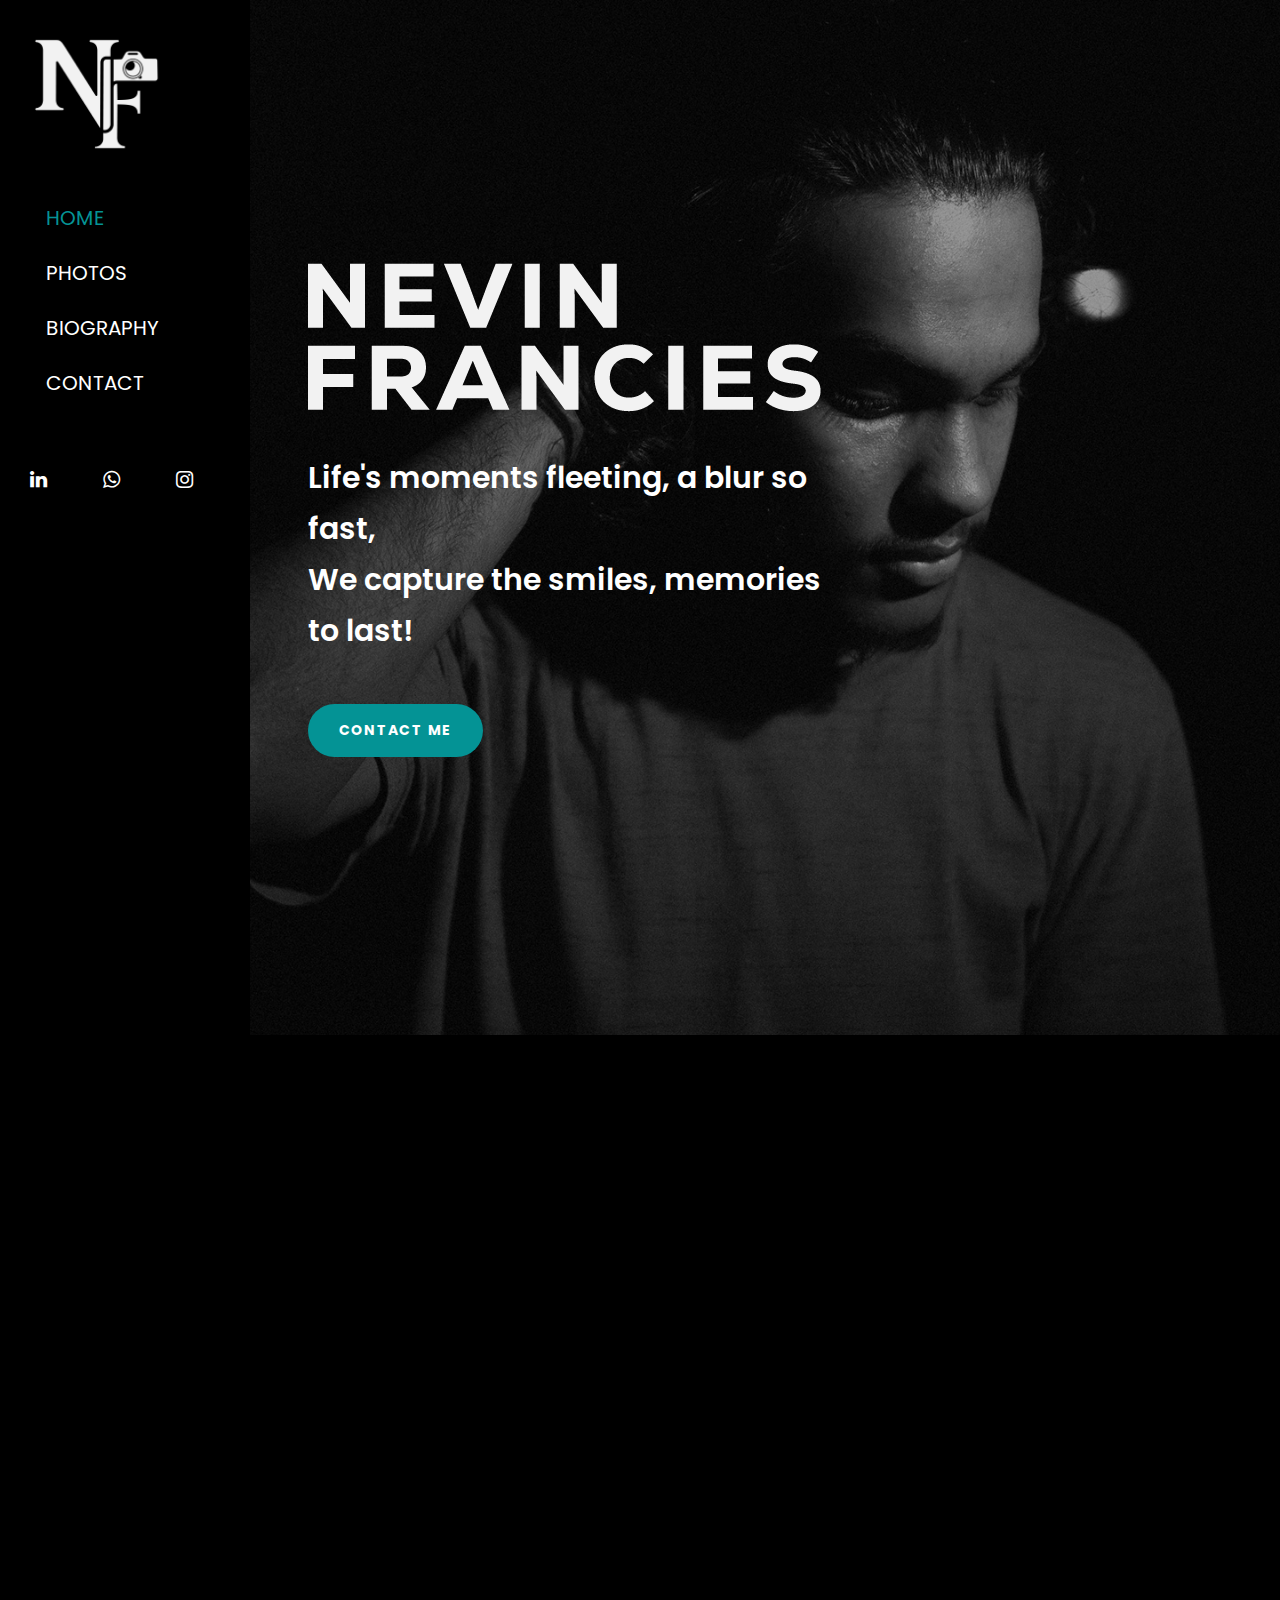
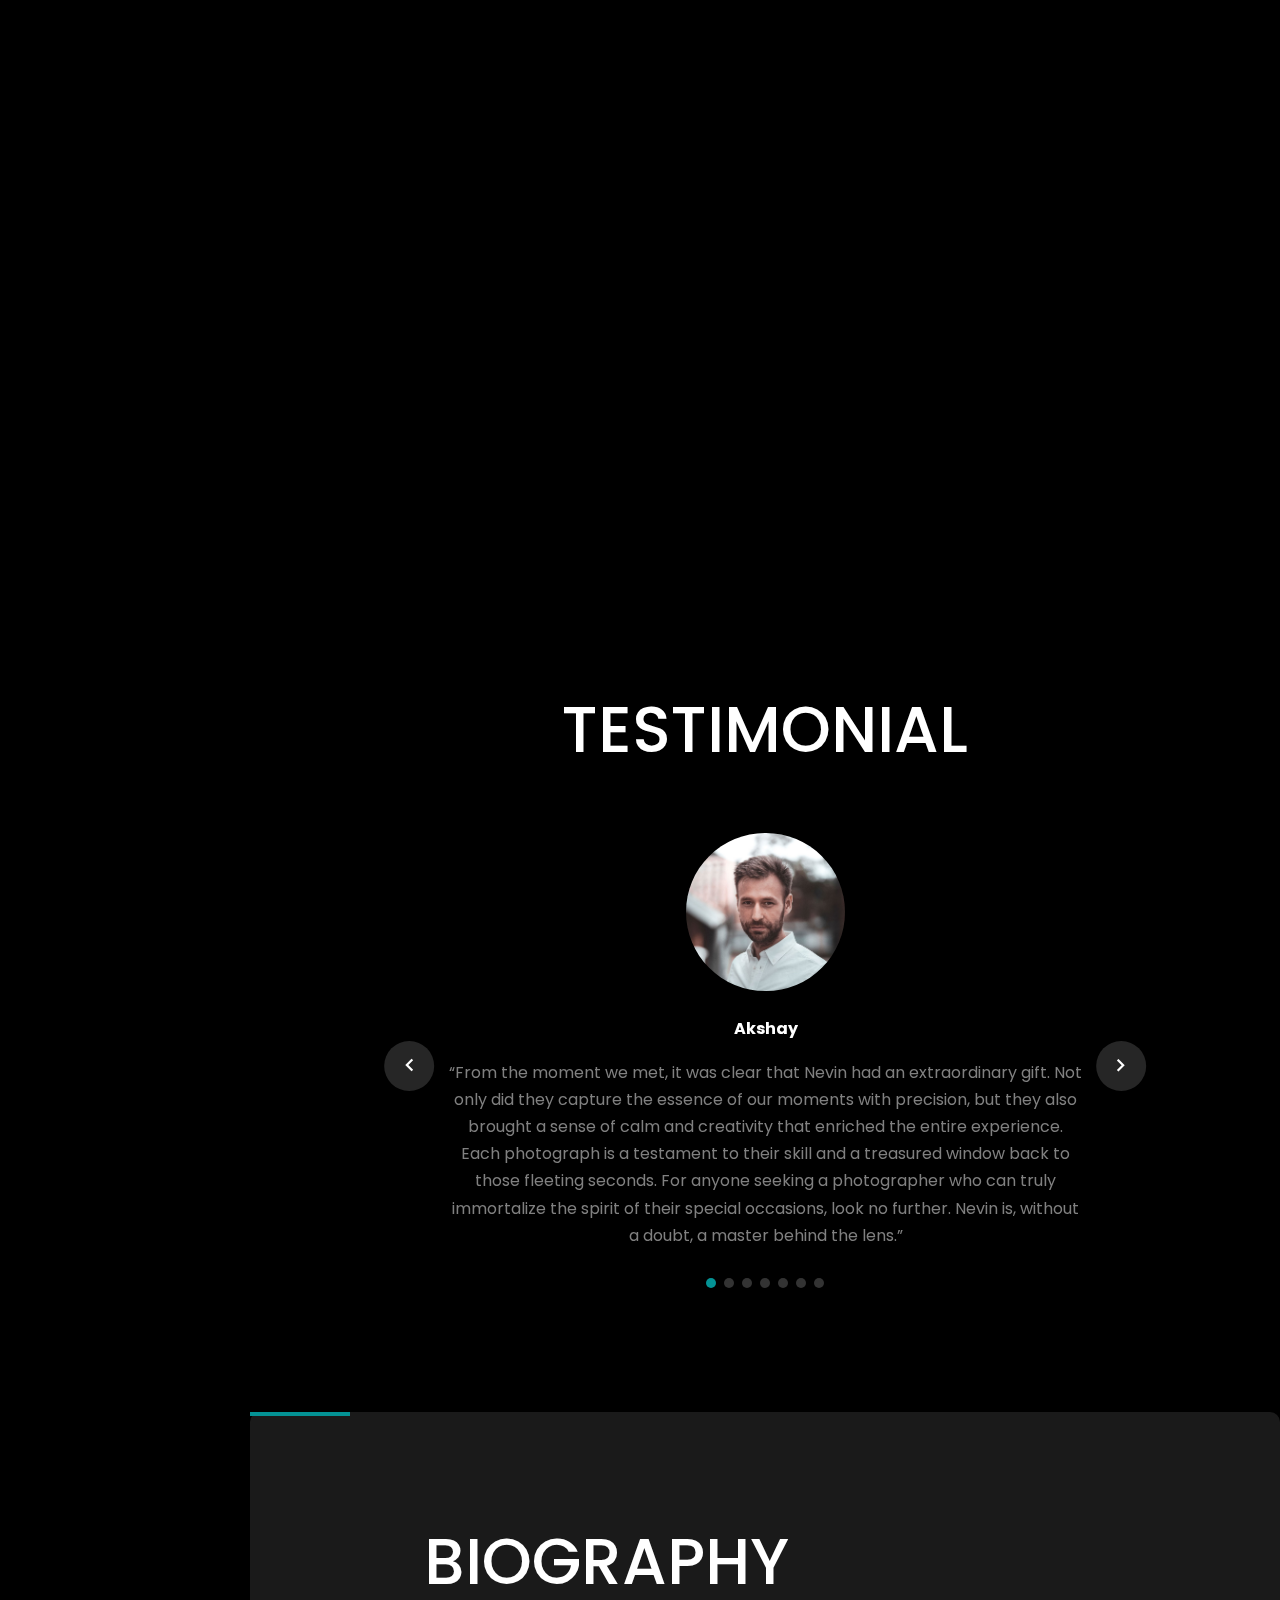
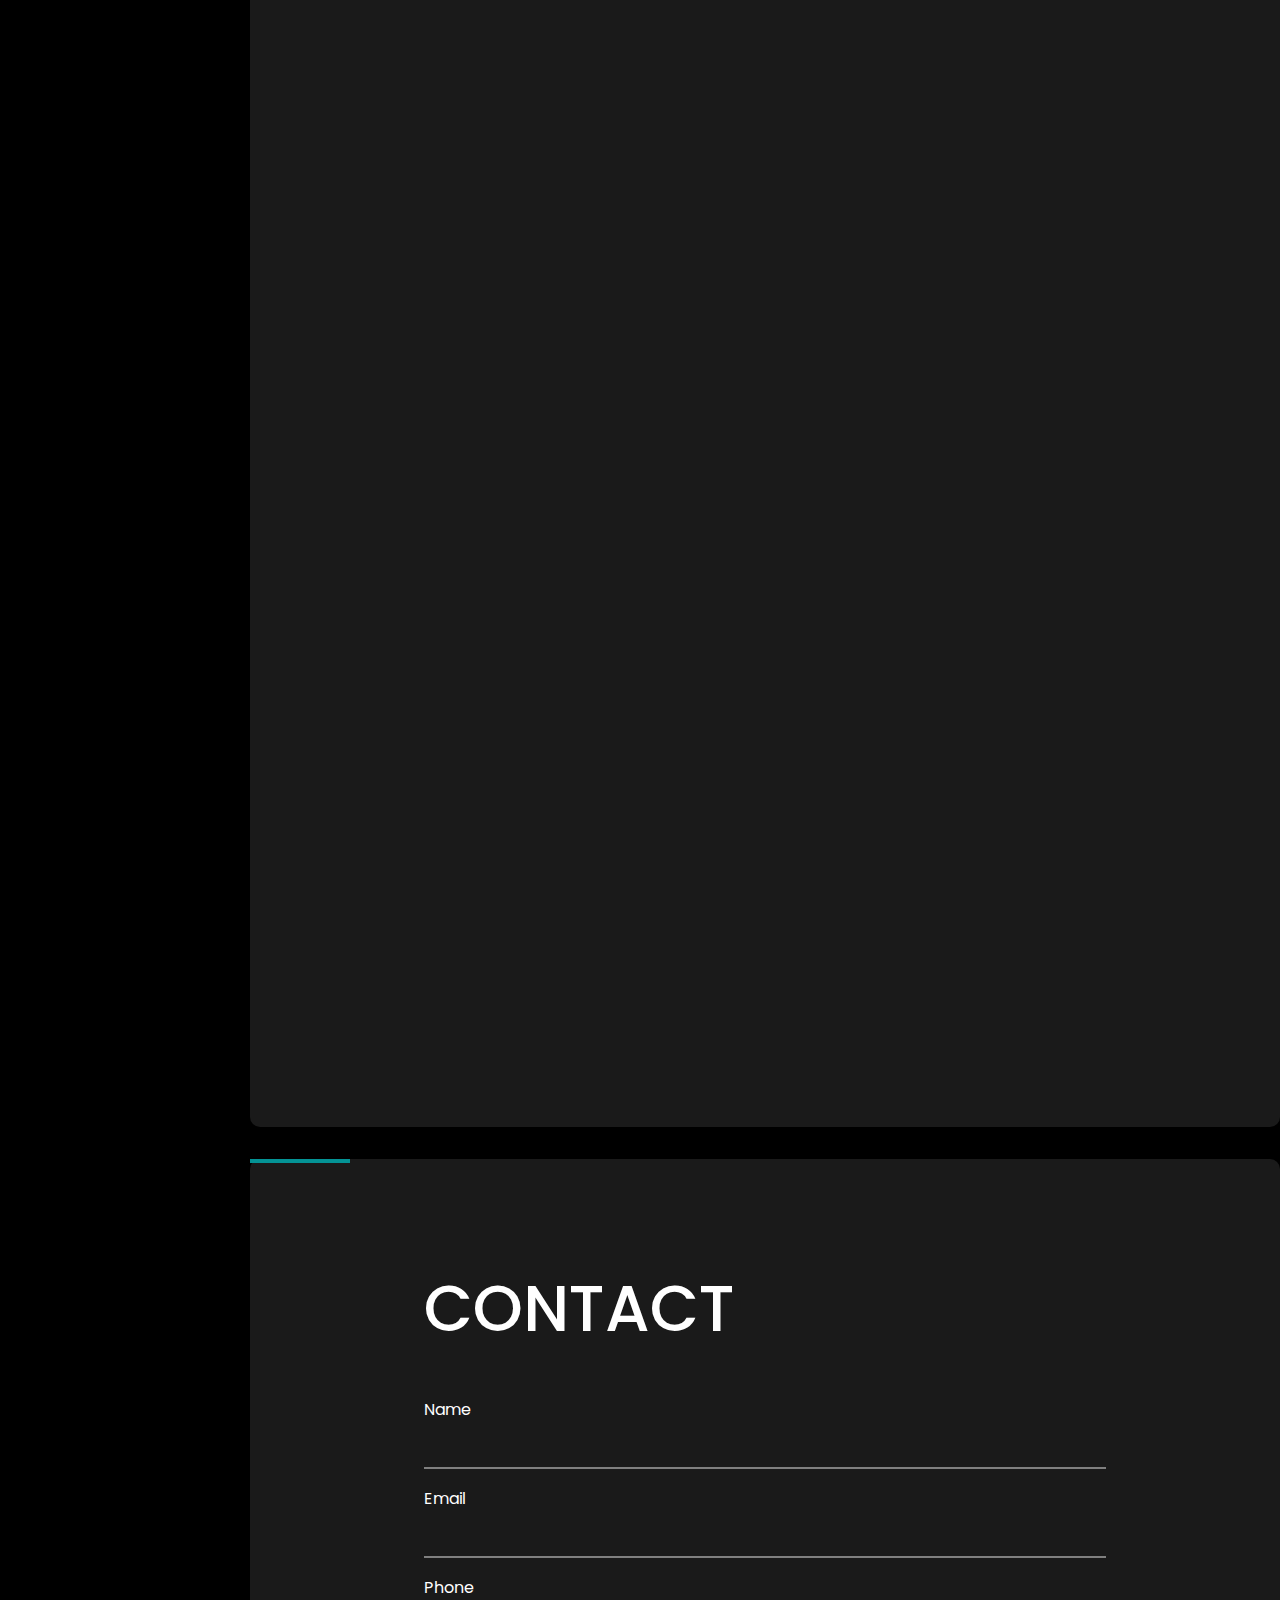
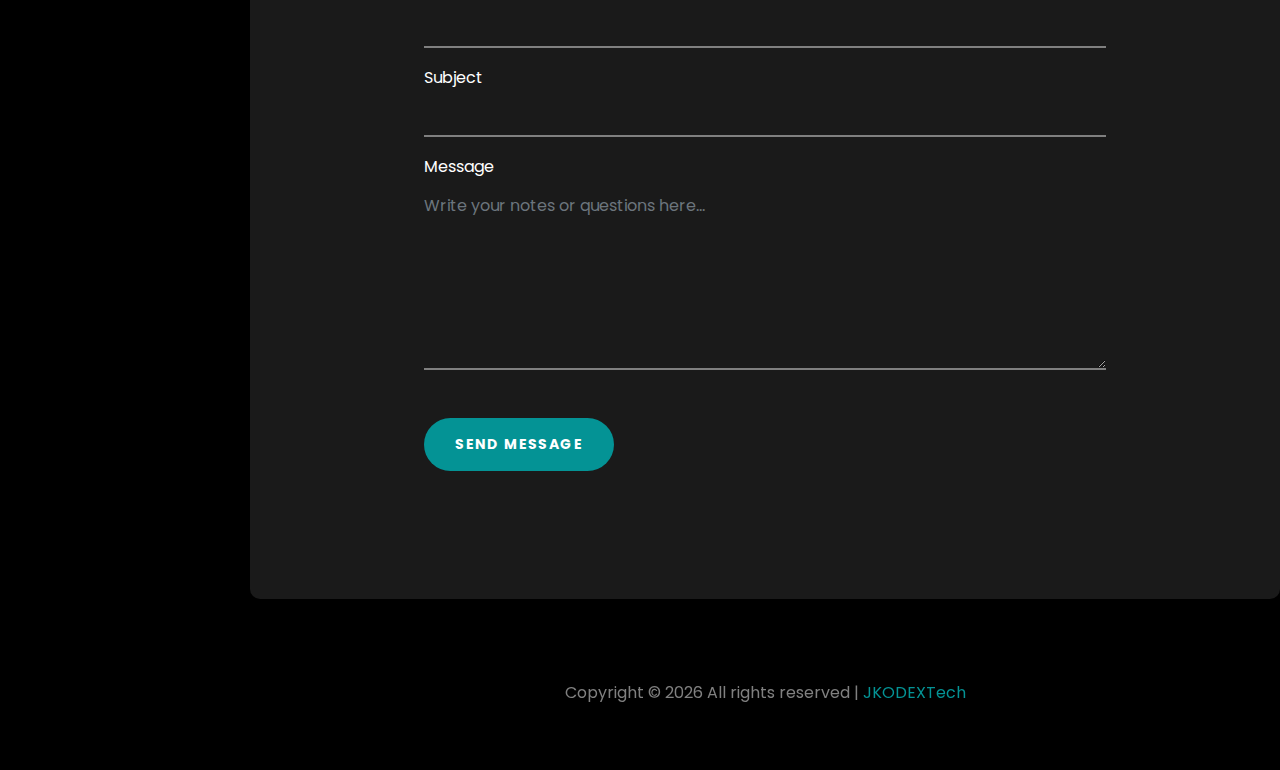
==== index.html @ c33f91d9 "Border radius added,gap added between sections and logo size reduced for mobile devices" ====
<!DOCTYPE html>
<html lang="en">
  <head>
    <title>NFJ Photography</title>
    <link rel="icon" type="image/x-icon" href="images/logo-01.ico" />
    <meta charset="utf-8" />
    <meta
      name="viewport"
      content="width=device-width, initial-scale=1, shrink-to-fit=no"
    />
    <link
      href="../../../fonts.googleapis.com/css9e35.css?family=Quicksand:300,400,500,700,900|Oswald:400,700"
      rel="stylesheet"
    />

    <link rel="preconnect" href="https://fonts.googleapis.com" />
    <link rel="preconnect" href="https://fonts.gstatic.com" crossorigin />
    <link
      href="https://fonts.googleapis.com/css2?family=Poppins:ital,wght@0,100;0,200;0,300;0,400;0,500;0,600;0,700;0,800;0,900;1,100;1,200;1,300;1,400;1,500;1,600;1,700;1,800;1,900&display=swap"
      rel="stylesheet"
    />
    <link
      href="https://fonts.googleapis.com/css2?family=Raleway:ital,wght@0,100..900;1,100..900&display=swap"
      rel="stylesheet"
    />

    <link rel="stylesheet" href="fonts/icomoon/style.css" />
    <link rel="stylesheet" href="css/bootstrap.min.css" />
    <link rel="stylesheet" href="css/magnific-popup.css" />
    <link rel="stylesheet" href="css/jquery-ui.css" />
    <link rel="stylesheet" href="css/owl.carousel.min.css" />
    <link rel="stylesheet" href="css/owl.theme.default.min.css" />
    <link rel="stylesheet" href="css/bootstrap-datepicker.css" />
    <link rel="stylesheet" href="fonts/flaticon/font/flaticon.css" />
    <link rel="stylesheet" href="css/aos.css" />
    <link rel="stylesheet" href="css/fancybox.min.css" />
    <link rel="stylesheet" href="css/style.css" />

    <script src="https://ajax.googleapis.com/ajax/libs/jquery/3.5.1/jquery.min.js"></script>
  </head>
  <body data-spy="scroll" data-target=".site-navbar-target" data-offset="200">
    <div class="site-wrap">
      <div class="site-mobile-menu site-navbar-target">
        <div class="site-mobile-menu-header">
          <div class="site-mobile-menu-close mt-3">
            <span class="icon-close2 js-menu-toggle"></span>
          </div>
        </div>
        <div class="site-mobile-menu-body"></div>
      </div>
      <header
        class="header-bar d-flex d-lg-block align-items-center site-navbar-target"
        data-aos="fade-right"
      >
        <a href="#section-home" class="smoothscroll"
          ><img src="images/logo-01.png" alt="Your Logo" class="main-logo"
        /></a>

        <div
          class="d-inline-block d-lg-none ml-md-0 ml-auto py-3"
          style="position: relative; top: 3px"
        >
          <a href="#" class="site-menu-toggle js-menu-toggle text-white"
            ><span class="icon-menu h3"></span
          ></a>
        </div>
        <div class="main-menu">
          <ul class="js-clone-nav">
            <li><a href="#section-home" class="nav-link">Home</a></li>
            <li><a href="#section-photos" class="nav-link">Photos</a></li>
            <li><a href="#section-bio" class="nav-link">Biography</a></li>
            <!-- <li><a href="#section-blog" class="nav-link">Blog</a></li> -->
            <li><a href="#section-contact" class="nav-link">Contact</a></li>
          </ul>
          <ul class="social js-clone-nav">
            <li>
              <a href="https://www.facebook.com/profile.php?id=61561003379955"><span class="icon-linkedin iconsz"></span></a>
            </li>
            <li>
              <a href="https://api.whatsapp.com/send/?phone=9961477968&text&type=phone_number&app_absent=0"><span class="icon-whatsapp iconsz"></span></a>
            </li>
            <li>
              <a href="https://www.instagram.com/nevin_francies/"><span class="icon-instagram iconsz"></span></a>
            </li>
          </ul>
        </div>
      </header>
      <main class="main-content">
        <section
          class="site-section-hero bg-image"
          style="background-image: url('images/website_bg_2.jpg')"
          data-stellar-background-ratio="0.5"
          id="section-home"
        >
          <div class="row justify-content-left align-items-center">
            <div class="col-md-7 text-logo-alig">
              <!-- align text to left and add padding left 50px -->

              <!-- <h1 class="text-white heading text-uppercase wel" data-aos="fade-up">
                Nevin FRANCIES
              </h1> -->

              <img
                class="text-logo"
                src="images/text_logo-01-03.png"
                alt="Your Logo"
                ;
              />
              <p
                align="left"
                class="lead text-white mb-5 wel-sub"
                data-aos="fade-up"
                data-aos-delay="100"
              >
                Life's moments fleeting, a blur so fast,
                <br />
                We capture the smiles, memories to last!
              </p>
              <p data-aos="fade-up" data-aos-delay="100">
                <a
                  href="#section-contact"
                  class="btn btn-primary btn-md smoothscroll"
                  >Contact Me</a
                >
              </p>
            </div>
          </div>
        </section>
        <div class="container-fluid">
          <section class="row align-items-stretch photos" id="section-photos">
            <div class="col-12">
              <div class="row align-items-stretch">
                <div class="col-6 col-md-6 col-lg-4" data-aos="fade-up">
                  <a
                    href="images/NFJ002.jpg"
                    class="d-block photo-item"
                    data-fancybox="gallery"
                  >
                    <img
                      src="images/NFJ002.jpg"
                      alt="Image"
                      class="img-fluid"
                      loading="lazy"
                    />
                    <div class="photo-text-more">
                      <span class="icon icon-search"></span>
                    </div>
                  </a>
                </div>
                <div
                  class="col-6 col-md-6 col-lg-4"
                  data-aos="fade-up"
                  data-aos-delay="100"
                >
                  <a
                    href="images/NFJ003.jpg"
                    class="d-block photo-item"
                    data-fancybox="gallery"
                  >
                    <img
                      src="images/NFJ003.jpg"
                      alt="Image"
                      class="img-fluid"
                      loading="lazy"
                    />
                    <div class="photo-text-more">
                      <span class="icon icon-search"></span>
                    </div>
                  </a>
                </div>
                <div
                  class="col-6 col-md-6 col-lg-4"
                  data-aos="fade-up"
                  data-aos-delay="200"
                >
                  <a
                    href="images/NFJ004.jpg"
                    class="d-block photo-item"
                    data-fancybox="gallery"
                  >
                    <img
                      src="images/NFJ004.jpg"
                      alt="Image"
                      class="img-fluid"
                      loading="lazy"
                    />
                    <div class="photo-text-more">
                      <span class="icon icon-search"></span>
                    </div>
                  </a>
                </div>
                <div class="col-6 col-md-6 col-lg-4" data-aos="fade-up">
                  <a
                    href="images/NFJ005.jpg"
                    class="d-block photo-item"
                    data-fancybox="gallery"
                  >
                    <img
                      src="images/NFJ005.jpg"
                      alt="Image"
                      class="img-fluid"
                      loading="lazy"
                    />
                    <div class="photo-text-more">
                      <span class="icon icon-search"></span>
                    </div>
                  </a>
                </div>
                <div
                  class="col-6 col-md-6 col-lg-4"
                  data-aos="fade-up"
                  data-aos-delay="100"
                >
                  <a
                    href="images/NFJ006.jpg"
                    class="d-block photo-item"
                    data-fancybox="gallery"
                  >
                    <img
                      src="images/NFJ006.jpg"
                      alt="Image"
                      class="img-fluid"
                      loading="lazy"
                    />
                    <div class="photo-text-more">
                      <span class="icon icon-search"></span>
                    </div>
                  </a>
                </div>
                <div
                  class="col-6 col-md-6 col-lg-4"
                  data-aos="fade-up"
                  data-aos-delay="200"
                >
                  <a
                    href="images/NFJ007.jpg"
                    class="d-block photo-item"
                    data-fancybox="gallery"
                  >
                    <img
                      src="images/NFJ007.jpg"
                      alt="Image"
                      class="img-fluid"
                      loading="lazy"
                    />
                    <div class="photo-text-more">
                      <span class="icon icon-search"></span>
                    </div>
                  </a>
                </div>
                <div class="col-6 col-md-6 col-lg-4" data-aos="fade-up">
                  <a
                    href="images/NFJ008.jpg"
                    class="d-block photo-item"
                    data-fancybox="gallery"
                  >
                    <img
                      src="images/NFJ008.jpg"
                      alt="Image"
                      class="img-fluid"
                      loading="lazy"
                    />
                    <div class="photo-text-more">
                      <span class="icon icon-search"></span>
                    </div>
                  </a>
                </div>
                <div
                  class="col-6 col-md-6 col-lg-4"
                  data-aos="fade-up"
                  data-aos-delay="100"
                >
                  <a
                    href="images/NFJ009.jpg"
                    class="d-block photo-item"
                    data-fancybox="gallery"
                  >
                    <img
                      src="images/NFJ009.jpg"
                      alt="Image"
                      class="img-fluid"
                      loading="lazy"
                    />
                    <div class="photo-text-more">
                      <span class="icon icon-search"></span>
                    </div>
                  </a>
                </div>
                <div
                  class="col-6 col-md-6 col-lg-4"
                  data-aos="fade-up"
                  data-aos-delay="200"
                >
                  <a
                    href="images/NFJ010.jpg"
                    class="d-block photo-item"
                    data-fancybox="gallery"
                  >
                    <img
                      src="images/NFJ010.jpg"
                      alt="Image"
                      class="img-fluid"
                      loading="lazy"
                    />
                    <div class="photo-text-more">
                      <span class="icon icon-search"></span>
                    </div>
                  </a>
                </div>
                <div class="col-6 col-md-6 col-lg-4" data-aos="fade-up">
                  <a
                    href="images/NFJ011.jpg"
                    class="d-block photo-item"
                    data-fancybox="gallery"
                  >
                    <img
                      src="images/NFJ011.jpg"
                      alt="Image"
                      class="img-fluid"
                      loading="lazy"
                    />
                    <div class="photo-text-more">
                      <span class="icon icon-search"></span>
                    </div>
                  </a>
                </div>
                <div
                  class="col-6 col-md-6 col-lg-4"
                  data-aos="fade-up"
                  data-aos-delay="100"
                >
                  <a
                    href="images/NFJ012.jpg"
                    class="d-block photo-item"
                    data-fancybox="gallery"
                  >
                    <img
                      src="images/NFJ012.jpg"
                      alt="Image"
                      class="img-fluid"
                      loading="lazy"
                    />
                    <div class="photo-text-more">
                      <span class="icon icon-search"></span>
                    </div>
                  </a>
                </div>
                <div
                  class="col-6 col-md-6 col-lg-4"
                  data-aos="fade-up"
                  data-aos-delay="200"
                >
                  <a
                    href="images/NFJ013.jpg"
                    class="d-block photo-item"
                    data-fancybox="gallery"
                  >
                    <img
                      src="images/NFJ013.jpg"
                      alt="Image"
                      class="img-fluid"
                      loading="lazy"
                    />
                    <div class="photo-text-more">
                      <span class="icon icon-search"></span>
                    </div>
                  </a>
                </div>
                <div class="col-6 col-md-6 col-lg-4" data-aos="fade-up">
                  <a
                    href="images/NFJ014.jpg"
                    class="d-block photo-item"
                    data-fancybox="gallery"
                  >
                    <img
                      src="images/NFJ014.jpg"
                      alt="Image"
                      class="img-fluid"
                      loading="lazy"
                    />
                    <div class="photo-text-more">
                      <span class="icon icon-search"></span>
                    </div>
                  </a>
                </div>
                <div
                  class="col-6 col-md-6 col-lg-4"
                  data-aos="fade-up"
                  data-aos-delay="100"
                >
                  <a
                    href="images/NFJ015.jpg"
                    class="d-block photo-item"
                    data-fancybox="gallery"
                  >
                    <img
                      src="images/NFJ015.jpg"
                      alt="Image"
                      class="img-fluid"
                      loading="lazy"
                    />
                    <div class="photo-text-more">
                      <span class="icon icon-search"></span>
                    </div>
                  </a>
                </div>
                <div
                  class="col-6 col-md-6 col-lg-4"
                  data-aos="fade-up"
                  data-aos-delay="200"
                >
                  <a
                    href="images/NFJ016.jpg"
                    class="d-block photo-item"
                    data-fancybox="gallery"
                  >
                    <img
                      src="images/NFJ016.jpg"
                      alt="Image"
                      class="img-fluid"
                      loading="lazy"
                    />
                    <div class="photo-text-more">
                      <span class="icon icon-search"></span>
                    </div>
                  </a>
                </div>
                <div class="col-6 col-md-6 col-lg-4" data-aos="fade-up">
                  <a
                    href="images/NFJ017.jpg"
                    class="d-block photo-item"
                    data-fancybox="gallery"
                  >
                    <img
                      src="images/NFJ017.jpg"
                      alt="Image"
                      class="img-fluid"
                      loading="lazy"
                    />
                    <div class="photo-text-more">
                      <span class="icon icon-search"></span>
                    </div>
                  </a>
                </div>
                <div
                  class="col-6 col-md-6 col-lg-4"
                  data-aos="fade-up"
                  data-aos-delay="200"
                >
                  <a
                    href="images/NFJ019.jpg"
                    class="d-block photo-item"
                    data-fancybox="gallery"
                  >
                    <img
                      src="images/NFJ019.jpg"
                      alt="Image"
                      class="img-fluid"
                      loading="lazy"
                    />
                    <div class="photo-text-more">
                      <span class="icon icon-search"></span>
                    </div>
                  </a>
                </div>
                <div
                  class="col-6 col-md-6 col-lg-4"
                  data-aos="fade-up"
                  data-aos-delay="100"
                >
                  <a
                    href="images/NFJ020.jpg"
                    class="d-block photo-item"
                    data-fancybox="gallery"
                  >
                    <img
                      src="images/NFJ020.jpg"
                      alt="Image"
                      class="img-fluid"
                      loading="lazy"
                    />
                    <div class="photo-text-more">
                      <span class="icon icon-search"></span>
                    </div>
                  </a>
                </div>
                <div
                  class="col-6 col-md-6 col-lg-4"
                  data-aos="fade-up"
                  data-aos-delay="100"
                >
                  <a
                    href="images/NFJ021.jpg"
                    class="d-block photo-item"
                    data-fancybox="gallery"
                  >
                    <img
                      src="images/NFJ021.jpg"
                      alt="Image"
                      class="img-fluid"
                      loading="lazy"
                    />
                    <div class="photo-text-more">
                      <span class="icon icon-search"></span>
                    </div>
                  </a>
                </div>
                <div
                  class="col-6 col-md-6 col-lg-4"
                  data-aos="fade-up"
                  data-aos-delay="200"
                >
                  <a
                    href="images/NFJ022.jpg"
                    class="d-block photo-item"
                    data-fancybox="gallery"
                  >
                    <img
                      src="images/NFJ022.jpg"
                      alt="Image"
                      class="img-fluid"
                      loading="lazy"
                    />
                    <div class="photo-text-more">
                      <span class="icon icon-search"></span>
                    </div>
                  </a>
                </div>
                <div
                  class="col-6 col-md-6 col-lg-4"
                  data-aos="fade-up"
                  data-aos-delay="100"
                >
                  <a
                    href="images/NFJ023.jpg"
                    class="d-block photo-item"
                    data-fancybox="gallery"
                  >
                    <img
                      src="images/NFJ023.jpg"
                      alt="Image"
                      class="img-fluid"
                      loading="lazy"
                    />
                    <div class="photo-text-more">
                      <span class="icon icon-search"></span>
                    </div>
                  </a>
                </div>
                <div
                  class="col-6 col-md-6 col-lg-4"
                  data-aos="fade-up"
                  data-aos-delay="100"
                >
                  <a
                    href="images/NFJ024.jpg"
                    class="d-block photo-item"
                    data-fancybox="gallery"
                  >
                    <img
                      src="images/NFJ024.jpg"
                      alt="Image"
                      class="img-fluid"
                      loading="lazy"
                    />
                    <div class="photo-text-more">
                      <span class="icon icon-search"></span>
                    </div>
                  </a>
                </div>
                <div
                  class="col-6 col-md-6 col-lg-4"
                  data-aos="fade-up"
                  data-aos-delay="100"
                >
                  <a
                    href="images/NFJ025.jpg"
                    class="d-block photo-item"
                    data-fancybox="gallery"
                  >
                    <img
                      src="images/NFJ025.jpg"
                      alt="Image"
                      class="img-fluid"
                      loading="lazy"
                    />
                    <div class="photo-text-more">
                      <span class="icon icon-search"></span>
                    </div>
                  </a>
                </div>
                <div
                  class="col-6 col-md-6 col-lg-4"
                  data-aos="fade-up"
                  data-aos-delay="100"
                >
                  <a
                    href="images/NFJ026.jpg"
                    class="d-block photo-item"
                    data-fancybox="gallery"
                  >
                    <img
                      src="images/NFJ026.jpg"
                      alt="Image"
                      class="img-fluid"
                      loading="lazy"
                    />
                    <div class="photo-text-more">
                      <span class="icon icon-search"></span>
                    </div>
                  </a>
                </div>
                <div
                  class="col-6 col-md-6 col-lg-4"
                  data-aos="fade-up"
                  data-aos-delay="100"
                >
                  <a
                    href="images/NFJ027.jpg"
                    class="d-block photo-item"
                    data-fancybox="gallery"
                  >
                    <img
                      src="images/NFJ027.jpg"
                      alt="Image"
                      class="img-fluid"
                      loading="lazy"
                    />
                    <div class="photo-text-more">
                      <span class="icon icon-search"></span>
                    </div>
                  </a>
                </div>
                <div
                  class="col-6 col-md-6 col-lg-4"
                  data-aos="fade-up"
                  data-aos-delay="100"
                >
                  <a
                    href="images/NFJ028.jpg"
                    class="d-block photo-item"
                    data-fancybox="gallery"
                  >
                    <img
                      src="images/NFJ028.jpg"
                      alt="Image"
                      class="img-fluid"
                      loading="lazy"
                    />
                    <div class="photo-text-more">
                      <span class="icon icon-search"></span>
                    </div>
                  </a>
                </div>
                <div
                  class="col-6 col-md-6 col-lg-4"
                  data-aos="fade-up"
                  data-aos-delay="100"
                >
                  <a
                    href="images/NFJ029.jpg"
                    class="d-block photo-item"
                    data-fancybox="gallery"
                  >
                    <img
                      src="images/NFJ029.jpg"
                      alt="Image"
                      class="img-fluid"
                      loading="lazy"
                    />
                    <div class="photo-text-more">
                      <span class="icon icon-search"></span>
                    </div>
                  </a>
                </div>
              </div>
            </div>
          </section>
          <section class="site-section" id="section-testimonial">
            <div class="container">
              <div class="row justify-content-center">
                <div class="col-md-8 text-center">
                  <h2 class="heading text-uppercase text-white">Testimonial</h2>
                  <div class="row justify-content-center">
                    <div class="col-md-12">
                      <div class="owl-carousel slide-one-item home-slider">
                        <div class="testimony text-center px-md-4">
                          <figure class="mx-auto d-inline-block">
                            <img
                              src="images/person_3.jpg"
                              alt="Image"
                              class="mx-auto img-fluid w-25 rounded-circle"
                            />
                          </figure>
                          <p class="text-white"><strong>Akshay</strong></p>
                          <blockquote>
                            <p>
                              “From the moment we met, it was clear that Nevin
                              had an extraordinary gift. Not only did they
                              capture the essence of our moments with precision,
                              but they also brought a sense of calm and
                              creativity that enriched the entire experience.
                              Each photograph is a testament to their skill and
                              a treasured window back to those fleeting seconds.
                              For anyone seeking a photographer who can truly
                              immortalize the spirit of their special occasions,
                              look no further. Nevin is, without a doubt, a
                              master behind the lens.”
                            </p>
                          </blockquote>
                        </div>
                        <div class="testimony text-center px-md-4">
                          <figure class="mx-auto d-inline-block">
                            <img
                              src="images/person_2.jpg"
                              alt="Image"
                              class="mx-auto img-fluid w-25 rounded-circle"
                            />
                          </figure>
                          <p class="text-white"><strong>Jumana</strong></p>
                          <blockquote>
                            <p>Very good photography</p>
                          </blockquote>
                        </div>
                        <div class="testimony text-center px-md-4">
                          <figure class="mx-auto d-inline-block">
                            <img
                              src="images/person_3.jpg"
                              alt="Image"
                              class="mx-auto img-fluid w-25 rounded-circle"
                            />
                          </figure>
                          <p class="text-white"><strong>Ancy</strong></p>
                          <blockquote>
                            <p>Awesome</p>
                          </blockquote>
                        </div>
                        <div class="testimony text-center px-md-4">
                          <figure class="mx-auto d-inline-block">
                            <img
                              src="images/person_3.jpg"
                              alt="Image"
                              class="mx-auto img-fluid w-25 rounded-circle"
                            />
                          </figure>
                          <p class="text-white"><strong>Minnu Paul </strong></p>
                          <blockquote>
                            <p>
                              Your photos are absolutely stunning, well-exposed
                              and perfectly focused.
                            </p>
                          </blockquote>
                        </div>
                        <div class="testimony text-center px-md-4">
                          <figure class="mx-auto d-inline-block">
                            <img
                              src="images/person_3.jpg"
                              alt="Image"
                              class="mx-auto img-fluid w-25 rounded-circle"
                            />
                          </figure>
                          <p class="text-white">
                            <strong>Anagha Sunil </strong>
                          </p>
                          <blockquote>
                            <p>Very good</p>
                          </blockquote>
                        </div>
                        <div class="testimony text-center px-md-4">
                          <figure class="mx-auto d-inline-block">
                            <img
                              src="images/person_3.jpg"
                              alt="Image"
                              class="mx-auto img-fluid w-25 rounded-circle"
                            />
                          </figure>
                          <p class="text-white">
                            <strong>Reshma Joseph </strong>
                          </p>
                          <blockquote>
                            <p>
                              Your photos are absolutely beautiful and all
                              clicks are just awesome
                            </p>
                          </blockquote>
                        </div>
                        <div class="testimony text-center px-md-4">
                          <figure class="mx-auto d-inline-block">
                            <img
                              src="images/person_3.jpg"
                              alt="Image"
                              class="mx-auto img-fluid w-25 rounded-circle"
                            />
                          </figure>
                          <p class="text-white"><strong>Rose Mary </strong></p>
                          <blockquote>
                            <p>
                              Thank you for capturing the joy and happiness in
                              each picture 😘😘
                            </p>
                          </blockquote>
                        </div>
                      </div>
                    </div>
                  </div>
                </div>
              </div>
            </div>
          </section>
          <section class="site-section darken-bg" id="section-bio">
            <div class="container">
              <div class="row justify-content-center contact-align">
                <div class="col-md-8">
                  <h2 class="heading text-uppercase text-white">Biography</h2>
                  <figure class="mb-5" data-aos="fade-up">
                    <img
                      src="images/dp.jpg"
                      alt="Image"
                      class="img-fluid w-50 rounded"
                    />
                  </figure>
                  <div data-aos="fade-up" data-aos-delay="100">
                    <h2 class="text-white">Hi I'm Nevin</h2>
                    <p>
                      Hi, I'm Nevin, a passionate photographer based in
                      Ernakulam, Kerala. I thrive on capturing life's diverse
                      moments, from the vibrant energy of Ernakulam's streets to
                      the intimate connections in family portraits. With a keen
                      eye for detail, I craft candid shots that tell a story and
                      document precious memories, like those at birthday
                      celebrations. Fashion photography allows me to express my
                      creativity, while landscapes inspire awe.
                    </p>
                    <p>
                      I'm dedicated to pushing boundaries and sharing the
                      world's beauty, one frame at a time. Let's collaborate!
                    </p>
                    <h3 class="text-white mt-5">
                      Crafting Narratives Through Photography
                    </h3>
                    <div class="d-block d-md-flex mt-5">
                      <div class="mr-md-auto mr-2">
                        <ul class="ul-check list-unstyled success">
                          <li>Portrait photography</li>
                          <li>Fashion photography</li>
                          <li>Nature photography</li>
                        </ul>
                      </div>
                      <div class="mr-md-auto">
                        <ul class="ul-check list-unstyled success">
                          <li>Candid photography</li>
                          <li>Newborn photography</li>
                          <li>events photography</li>
                        </ul>
                      </div>
                    </div>
                  </div>
                </div>
              </div>
            </div>
          </section>
          
          <section class="site-section darken-bg" id="section-contact">
            <div class="container">
              <div class="row justify-content-center contact-align">
                <div class="col-md-8">
                  <h2 class="text-white mb-5 heading">Contact</h2>
                  <form id="submit-form" action="">
                    <div class="row form-group">
                      <div class="col-md-12 mb-3 mb-md-0">
                        <label class="text-white" for="name">Name</label>
                        <input
                          type="text"
                          id="name"
                          name="name"
                          class="form-control"
                        />
                      </div>
                    </div>
                    <div class="row form-group">
                      <div class="col-md-12">
                        <label class="text-white" for="email">Email</label>
                        <input
                          type="email"
                          id="email"
                          name="email"
                          class="form-control"
                        />
                      </div>
                    </div>
                    <div class="row form-group">
                      <div class="col-md-12">
                        <label class="text-white" for="phone">Phone</label>
                        <input
                          type="phone"
                          id="phone"
                          name="phone"
                          class="form-control"
                        />
                      </div>
                    </div>
                    <div class="row form-group">
                      <div class="col-md-12">
                        <label class="text-white" for="subject">Subject</label>
                        <input
                          type="subject"
                          id="subject"
                          name="subject"
                          class="form-control"
                        />
                      </div>
                    </div>
                    <div class="row form-group mb-5">
                      <div class="col-md-12">
                        <label class="text-white" for="message">Message</label>
                        <textarea
                          name="message"
                          id="message"
                          cols="30"
                          rows="7"
                          class="form-control"
                          placeholder="Write your notes or questions here..."
                        ></textarea>
                      </div>
                    </div>
                    <div class="row form-group">
                      <div class="col-md-12">
                        <input
                          type="submit"
                          value="Send Message"
                          class="btn btn-primary btn-md text-white"
                        />
                      </div>
                    </div>
                  </form>
                </div>
              </div>
            </div>
          </section>
          <div class="row justify-content-center">
            <div class="col-md-12 text-center py-5">
              <p>
                Copyright &copy;
                <script>
                  document.write(new Date().getFullYear());
                </script>
                All rights reserved | <a href="https://www.jkodextech.com">JKODEXTech</a>
              </p>
            </div>
          </div>
        </div>
      </main>
    </div>
    <script src="js/jquery-3.3.1.min.js"></script>
    <script src="js/jquery-migrate-3.0.1.min.js"></script>
    <script src="js/jquery.easing.1.3.js"></script>
    <script src="js/jquery-ui.js"></script>
    <script src="js/popper.min.js"></script>
    <script src="js/bootstrap.min.js"></script>
    <script src="js/owl.carousel.min.js"></script>
    <script src="js/jquery.stellar.min.js"></script>
    <script src="js/jquery.countdown.min.js"></script>
    <script src="js/jquery.magnific-popup.min.js"></script>
    <script src="js/bootstrap-datepicker.min.js"></script>
    <script src="js/aos.js"></script>
    <script src="js/jquery.fancybox.min.js"></script>
    <script src="js/main.js"></script>

    <script
      async
      src="https://www.googletagmanager.com/gtag/js?id=UA-23581568-13"
    ></script>
    <script>
      window.dataLayer = window.dataLayer || [];
      function gtag() {
        dataLayer.push(arguments);
      }
      gtag("js", new Date());

      gtag("config", "UA-23581568-13");
    </script>
    <script
      defer
      src="https://static.cloudflareinsights.com/beacon.min.js/vedd3670a3b1c4e178fdfb0cc912d969e1713874337387"
      integrity="sha512-EzCudv2gYygrCcVhu65FkAxclf3mYM6BCwiGUm6BEuLzSb5ulVhgokzCZED7yMIkzYVg65mxfIBNdNra5ZFNyQ=="
      data-cf-beacon='{"rayId":"88202d536ddb3d54","b":1,"version":"2024.4.1","token":"cd0b4b3a733644fc843ef0b185f98241"}'
      crossorigin="anonymous"
    ></script>

    <!-- Script after form submission -->
    <script>
      $("#submit-form").submit((e) => {
        e.preventDefault();
        $.ajax({
          url: "https://script.google.com/macros/s/AKfycbwB5C5xrIpTIA58jWBDSEsx_fPNNC9eyO7BMMleY-UmWCZhG5f9aoxW40RG9Nn7u8zSQg/exec",
          data: $("#submit-form").serialize(),
          method: "post",
          success: function (response) {
            // alert("Your Message has been Sent successfully");
            window.location.reload();
            //window.location.href="https://google.com"
          },
          error: function (err) {
            alert("Something Error");
          },
        });
      });
    </script>
  </body>
</html>
---- fonts/icomoon/style.css ----
@font-face {
  font-family: 'icomoon';
  src:  url('fonts/icomoon1a44.eot?10si43');
  src:  url('fonts/icomoon1a44.eot?10si43#iefix') format('embedded-opentype'),
    url('fonts/icomoon1a44.ttf?10si43') format('truetype'),
    url('fonts/icomoon1a44.woff?10si43') format('woff'),
    url('fonts/icomoon1a44.svg?10si43#icomoon') format('svg');
  font-weight: normal;
  font-style: normal;
}

[class^="icon-"], [class*=" icon-"] {
  /* use !important to prevent issues with browser extensions that change fonts */
  font-family: 'icomoon' !important;
  speak: none;
  font-style: normal;
  font-weight: normal;
  font-variant: normal;
  text-transform: none;
  line-height: 1;

  /* Better Font Rendering =========== */
  -webkit-font-smoothing: antialiased;
  -moz-osx-font-smoothing: grayscale;
}

.icon-asterisk:before {
  content: "\f069";
}
.icon-plus:before {
  content: "\f067";
}
.icon-question:before {
  content: "\f128";
}
.icon-minus:before {
  content: "\f068";
}
.icon-glass:before {
  content: "\f000";
}
.icon-music:before {
  content: "\f001";
}
.icon-search:before {
  content: "\f002";
}
.icon-envelope-o:before {
  content: "\f003";
}
.icon-heart:before {
  content: "\f004";
}
.icon-star:before {
  content: "\f005";
}
.icon-star-o:before {
  content: "\f006";
}
.icon-user:before {
  content: "\f007";
}
.icon-film:before {
  content: "\f008";
}
.icon-th-large:before {
  content: "\f009";
}
.icon-th:before {
  content: "\f00a";
}
.icon-th-list:before {
  content: "\f00b";
}
.icon-check:before {
  content: "\f00c";
}
.icon-close:before {
  content: "\f00d";
}
.icon-remove:before {
  content: "\f00d";
}
.icon-times:before {
  content: "\f00d";
}
.icon-search-plus:before {
  content: "\f00e";
}
.icon-search-minus:before {
  content: "\f010";
}
.icon-power-off:before {
  content: "\f011";
}
.icon-signal:before {
  content: "\f012";
}
.icon-cog:before {
  content: "\f013";
}
.icon-gear:before {
  content: "\f013";
}
.icon-trash-o:before {
  content: "\f014";
}
.icon-home:before {
  content: "\f015";
}
.icon-file-o:before {
  content: "\f016";
}
.icon-clock-o:before {
  content: "\f017";
}
.icon-road:before {
  content: "\f018";
}
.icon-download:before {
  content: "\f019";
}
.icon-arrow-circle-o-down:before {
  content: "\f01a";
}
.icon-arrow-circle-o-up:before {
  content: "\f01b";
}
.icon-inbox:before {
  content: "\f01c";
}
.icon-play-circle-o:before {
  content: "\f01d";
}
.icon-repeat:before {
  content: "\f01e";
}
.icon-rotate-right:before {
  content: "\f01e";
}
.icon-refresh:before {
  content: "\f021";
}
.icon-list-alt:before {
  content: "\f022";
}
.icon-lock:before {
  content: "\f023";
}
.icon-flag:before {
  content: "\f024";
}
.icon-headphones:before {
  content: "\f025";
}
.icon-volume-off:before {
  content: "\f026";
}
.icon-volume-down:before {
  content: "\f027";
}
.icon-volume-up:before {
  content: "\f028";
}
.icon-qrcode:before {
  content: "\f029";
}
.icon-barcode:before {
  content: "\f02a";
}
.icon-tag:before {
  content: "\f02b";
}
.icon-tags:before {
  content: "\f02c";
}
.icon-book:before {
  content: "\f02d";
}
.icon-bookmark:before {
  content: "\f02e";
}
.icon-print:before {
  content: "\f02f";
}
.icon-camera:before {
  content: "\f030";
}
.icon-font:before {
  content: "\f031";
}
.icon-bold:before {
  content: "\f032";
}
.icon-italic:before {
  content: "\f033";
}
.icon-text-height:before {
  content: "\f034";
}
.icon-text-width:before {
  content: "\f035";
}
.icon-align-left:before {
  content: "\f036";
}
.icon-align-center:before {
  content: "\f037";
}
.icon-align-right:before {
  content: "\f038";
}
.icon-align-justify:before {
  content: "\f039";
}
.icon-list:before {
  content: "\f03a";
}
.icon-dedent:before {
  content: "\f03b";
}
.icon-outdent:before {
  content: "\f03b";
}
.icon-indent:before {
  content: "\f03c";
}
.icon-video-camera:before {
  content: "\f03d";
}
.icon-image:before {
  content: "\f03e";
}
.icon-photo:before {
  content: "\f03e";
}
.icon-picture-o:before {
  content: "\f03e";
}
.icon-pencil:before {
  content: "\f040";
}
.icon-map-marker:before {
  content: "\f041";
}
.icon-adjust:before {
  content: "\f042";
}
.icon-tint:before {
  content: "\f043";
}
.icon-edit:before {
  content: "\f044";
}
.icon-pencil-square-o:before {
  content: "\f044";
}
.icon-share-square-o:before {
  content: "\f045";
}
.icon-check-square-o:before {
  content: "\f046";
}
.icon-arrows:before {
  content: "\f047";
}
.icon-step-backward:before {
  content: "\f048";
}
.icon-fast-backward:before {
  content: "\f049";
}
.icon-backward:before {
  content: "\f04a";
}
.icon-play:before {
  content: "\f04b";
}
.icon-pause:before {
  content: "\f04c";
}
.icon-stop:before {
  content: "\f04d";
}
.icon-forward:before {
  content: "\f04e";
}
.icon-fast-forward:before {
  content: "\f050";
}
.icon-step-forward:before {
  content: "\f051";
}
.icon-eject:before {
  content: "\f052";
}
.icon-chevron-left:before {
  content: "\f053";
}
.icon-chevron-right:before {
  content: "\f054";
}
.icon-plus-circle:before {
  content: "\f055";
}
.icon-minus-circle:before {
  content: "\f056";
}
.icon-times-circle:before {
  content: "\f057";
}
.icon-check-circle:before {
  content: "\f058";
}
.icon-question-circle:before {
  content: "\f059";
}
.icon-info-circle:before {
  content: "\f05a";
}
.icon-crosshairs:before {
  content: "\f05b";
}
.icon-times-circle-o:before {
  content: "\f05c";
}
.icon-check-circle-o:before {
  content: "\f05d";
}
.icon-ban:before {
  content: "\f05e";
}
.icon-arrow-left:before {
  content: "\f060";
}
.icon-arrow-right:before {
  content: "\f061";
}
.icon-arrow-up:before {
  content: "\f062";
}
.icon-arrow-down:before {
  content: "\f063";
}
.icon-mail-forward:before {
  content: "\f064";
}
.icon-share:before {
  content: "\f064";
}
.icon-expand:before {
  content: "\f065";
}
.icon-compress:before {
  content: "\f066";
}
.icon-exclamation-circle:before {
  content: "\f06a";
}
.icon-gift:before {
  content: "\f06b";
}
.icon-leaf:before {
  content: "\f06c";
}
.icon-fire:before {
  content: "\f06d";
}
.icon-eye:before {
  content: "\f06e";
}
.icon-eye-slash:before {
  content: "\f070";
}
.icon-exclamation-triangle:before {
  content: "\f071";
}
.icon-warning:before {
  content: "\f071";
}
.icon-plane:before {
  content: "\f072";
}
.icon-calendar:before {
  content: "\f073";
}
.icon-random:before {
  content: "\f074";
}
.icon-comment:before {
  content: "\f075";
}
.icon-magnet:before {
  content: "\f076";
}
.icon-chevron-up:before {
  content: "\f077";
}
.icon-chevron-down:before {
  content: "\f078";
}
.icon-retweet:before {
  content: "\f079";
}
.icon-shopping-cart:before {
  content: "\f07a";
}
.icon-folder:before {
  content: "\f07b";
}
.icon-folder-open:before {
  content: "\f07c";
}
.icon-arrows-v:before {
  content: "\f07d";
}
.icon-arrows-h:before {
  content: "\f07e";
}
.icon-bar-chart:before {
  content: "\f080";
}
.icon-bar-chart-o:before {
  content: "\f080";
}
.icon-twitter-square:before {
  content: "\f081";
}
.icon-facebook-square:before {
  content: "\f082";
}
.icon-camera-retro:before {
  content: "\f083";
}
.icon-key:before {
  content: "\f084";
}
.icon-cogs:before {
  content: "\f085";
}
.icon-gears:before {
  content: "\f085";
}
.icon-comments:before {
  content: "\f086";
}
.icon-thumbs-o-up:before {
  content: "\f087";
}
.icon-thumbs-o-down:before {
  content: "\f088";
}
.icon-star-half:before {
  content: "\f089";
}
.icon-heart-o:before {
  content: "\f08a";
}
.icon-sign-out:before {
  content: "\f08b";
}
.icon-linkedin-square:before {
  content: "\f08c";
}
.icon-thumb-tack:before {
  content: "\f08d";
}
.icon-external-link:before {
  content: "\f08e";
}
.icon-sign-in:before {
  content: "\f090";
}
.icon-trophy:before {
  content: "\f091";
}
.icon-github-square:before {
  content: "\f092";
}
.icon-upload:before {
  content: "\f093";
}
.icon-lemon-o:before {
  content: "\f094";
}
.icon-phone:before {
  content: "\f095";
}
.icon-square-o:before {
  content: "\f096";
}
.icon-bookmark-o:before {
  content: "\f097";
}
.icon-phone-square:before {
  content: "\f098";
}
.icon-twitter:before {
  content: "\f099";
}
.icon-facebook:before {
  content: "\f09a";
}
.icon-facebook-f:before {
  content: "\f09a";
}
.icon-github:before {
  content: "\f09b";
}
.icon-unlock:before {
  content: "\f09c";
}
.icon-credit-card:before {
  content: "\f09d";
}
.icon-feed:before {
  content: "\f09e";
}
.icon-rss:before {
  content: "\f09e";
}
.icon-hdd-o:before {
  content: "\f0a0";
}
.icon-bullhorn:before {
  content: "\f0a1";
}
.icon-bell-o:before {
  content: "\f0a2";
}
.icon-certificate:before {
  content: "\f0a3";
}
.icon-hand-o-right:before {
  content: "\f0a4";
}
.icon-hand-o-left:before {
  content: "\f0a5";
}
.icon-hand-o-up:before {
  content: "\f0a6";
}
.icon-hand-o-down:before {
  content: "\f0a7";
}
.icon-arrow-circle-left:before {
  content: "\f0a8";
}
.icon-arrow-circle-right:before {
  content: "\f0a9";
}
.icon-arrow-circle-up:before {
  content: "\f0aa";
}
.icon-arrow-circle-down:before {
  content: "\f0ab";
}
.icon-globe:before {
  content: "\f0ac";
}
.icon-wrench:before {
  content: "\f0ad";
}
.icon-tasks:before {
  content: "\f0ae";
}
.icon-filter:before {
  content: "\f0b0";
}
.icon-briefcase:before {
  content: "\f0b1";
}
.icon-arrows-alt:before {
  content: "\f0b2";
}
.icon-group:before {
  content: "\f0c0";
}
.icon-users:before {
  content: "\f0c0";
}
.icon-chain:before {
  content: "\f0c1";
}
.icon-link:before {
  content: "\f0c1";
}
.icon-cloud:before {
  content: "\f0c2";
}
.icon-flask:before {
  content: "\f0c3";
}
.icon-cut:before {
  content: "\f0c4";
}
.icon-scissors:before {
  content: "\f0c4";
}
.icon-copy:before {
  content: "\f0c5";
}
.icon-files-o:before {
  content: "\f0c5";
}
.icon-paperclip:before {
  content: "\f0c6";
}
.icon-floppy-o:before {
  content: "\f0c7";
}
.icon-save:before {
  content: "\f0c7";
}
.icon-square:before {
  content: "\f0c8";
}
.icon-bars:before {
  content: "\f0c9";
}
.icon-navicon:before {
  content: "\f0c9";
}
.icon-reorder:before {
  content: "\f0c9";
}
.icon-list-ul:before {
  content: "\f0ca";
}
.icon-list-ol:before {
  content: "\f0cb";
}
.icon-strikethrough:before {
  content: "\f0cc";
}
.icon-underline:before {
  content: "\f0cd";
}
.icon-table:before {
  content: "\f0ce";
}
.icon-magic:before {
  content: "\f0d0";
}
.icon-truck:before {
  content: "\f0d1";
}
.icon-pinterest:before {
  content: "\f0d2";
}
.icon-pinterest-square:before {
  content: "\f0d3";
}
.icon-google-plus-square:before {
  content: "\f0d4";
}
.icon-google-plus:before {
  content: "\f0d5";
}
.icon-money:before {
  content: "\f0d6";
}
.icon-caret-down:before {
  content: "\f0d7";
}
.icon-caret-up:before {
  content: "\f0d8";
}
.icon-caret-left:before {
  content: "\f0d9";
}
.icon-caret-right:before {
  content: "\f0da";
}
.icon-columns:before {
  content: "\f0db";
}
.icon-sort:before {
  content: "\f0dc";
}
.icon-unsorted:before {
  content: "\f0dc";
}
.icon-sort-desc:before {
  content: "\f0dd";
}
.icon-sort-down:before {
  content: "\f0dd";
}
.icon-sort-asc:before {
  content: "\f0de";
}
.icon-sort-up:before {
  content: "\f0de";
}
.icon-envelope:before {
  content: "\f0e0";
}
.icon-linkedin:before {
  content: "\f0e1";
}
.icon-rotate-left:before {
  content: "\f0e2";
}
.icon-undo:before {
  content: "\f0e2";
}
.icon-gavel:before {
  content: "\f0e3";
}
.icon-legal:before {
  content: "\f0e3";
}
.icon-dashboard:before {
  content: "\f0e4";
}
.icon-tachometer:before {
  content: "\f0e4";
}
.icon-comment-o:before {
  content: "\f0e5";
}
.icon-comments-o:before {
  content: "\f0e6";
}
.icon-bolt:before {
  content: "\f0e7";
}
.icon-flash:before {
  content: "\f0e7";
}
.icon-sitemap:before {
  content: "\f0e8";
}
.icon-umbrella:before {
  content: "\f0e9";
}
.icon-clipboard:before {
  content: "\f0ea";
}
.icon-paste:before {
  content: "\f0ea";
}
.icon-lightbulb-o:before {
  content: "\f0eb";
}
.icon-exchange:before {
  content: "\f0ec";
}
.icon-cloud-download:before {
  content: "\f0ed";
}
.icon-cloud-upload:before {
  content: "\f0ee";
}
.icon-user-md:before {
  content: "\f0f0";
}
.icon-stethoscope:before {
  content: "\f0f1";
}
.icon-suitcase:before {
  content: "\f0f2";
}
.icon-bell:before {
  content: "\f0f3";
}
.icon-coffee:before {
  content: "\f0f4";
}
.icon-cutlery:before {
  content: "\f0f5";
}
.icon-file-text-o:before {
  content: "\f0f6";
}
.icon-building-o:before {
  content: "\f0f7";
}
.icon-hospital-o:before {
  content: "\f0f8";
}
.icon-ambulance:before {
  content: "\f0f9";
}
.icon-medkit:before {
  content: "\f0fa";
}
.icon-fighter-jet:before {
  content: "\f0fb";
}
.icon-beer:before {
  content: "\f0fc";
}
.icon-h-square:before {
  content: "\f0fd";
}
.icon-plus-square:before {
  content: "\f0fe";
}
.icon-angle-double-left:before {
  content: "\f100";
}
.icon-angle-double-right:before {
  content: "\f101";
}
.icon-angle-double-up:before {
  content: "\f102";
}
.icon-angle-double-down:before {
  content: "\f103";
}
.icon-angle-left:before {
  content: "\f104";
}
.icon-angle-right:before {
  content: "\f105";
}
.icon-angle-up:before {
  content: "\f106";
}
.icon-angle-down:before {
  content: "\f107";
}
.icon-desktop:before {
  content: "\f108";
}
.icon-laptop:before {
  content: "\f109";
}
.icon-tablet:before {
  content: "\f10a";
}
.icon-mobile:before {
  content: "\f10b";
}
.icon-mobile-phone:before {
  content: "\f10b";
}
.icon-circle-o:before {
  content: "\f10c";
}
.icon-quote-left:before {
  content: "\f10d";
}
.icon-quote-right:before {
  content: "\f10e";
}
.icon-spinner:before {
  content: "\f110";
}
.icon-circle:before {
  content: "\f111";
}
.icon-mail-reply:before {
  content: "\f112";
}
.icon-reply:before {
  content: "\f112";
}
.icon-github-alt:before {
  content: "\f113";
}
.icon-folder-o:before {
  content: "\f114";
}
.icon-folder-open-o:before {
  content: "\f115";
}
.icon-smile-o:before {
  content: "\f118";
}
.icon-frown-o:before {
  content: "\f119";
}
.icon-meh-o:before {
  content: "\f11a";
}
.icon-gamepad:before {
  content: "\f11b";
}
.icon-keyboard-o:before {
  content: "\f11c";
}
.icon-flag-o:before {
  content: "\f11d";
}
.icon-flag-checkered:before {
  content: "\f11e";
}
.icon-terminal:before {
  content: "\f120";
}
.icon-code:before {
  content: "\f121";
}
.icon-mail-reply-all:before {
  content: "\f122";
}
.icon-reply-all:before {
  content: "\f122";
}
.icon-star-half-empty:before {
  content: "\f123";
}
.icon-star-half-full:before {
  content: "\f123";
}
.icon-star-half-o:before {
  content: "\f123";
}
.icon-location-arrow:before {
  content: "\f124";
}
.icon-crop:before {
  content: "\f125";
}
.icon-code-fork:before {
  content: "\f126";
}
.icon-chain-broken:before {
  content: "\f127";
}
.icon-unlink:before {
  content: "\f127";
}
.icon-info:before {
  content: "\f129";
}
.icon-exclamation:before {
  content: "\f12a";
}
.icon-superscript:before {
  content: "\f12b";
}
.icon-subscript:before {
  content: "\f12c";
}
.icon-eraser:before {
  content: "\f12d";
}
.icon-puzzle-piece:before {
  content: "\f12e";
}
.icon-microphone:before {
  content: "\f130";
}
.icon-microphone-slash:before {
  content: "\f131";
}
.icon-shield:before {
  content: "\f132";
}
.icon-calendar-o:before {
  content: "\f133";
}
.icon-fire-extinguisher:before {
  content: "\f134";
}
.icon-rocket:before {
  content: "\f135";
}
.icon-maxcdn:before {
  content: "\f136";
}
.icon-chevron-circle-left:before {
  content: "\f137";
}
.icon-chevron-circle-right:before {
  content: "\f138";
}
.icon-chevron-circle-up:before {
  content: "\f139";
}
.icon-chevron-circle-down:before {
  content: "\f13a";
}
.icon-html5:before {
  content: "\f13b";
}
.icon-css3:before {
  content: "\f13c";
}
.icon-anchor:before {
  content: "\f13d";
}
.icon-unlock-alt:before {
  content: "\f13e";
}
.icon-bullseye:before {
  content: "\f140";
}
.icon-ellipsis-h:before {
  content: "\f141";
}
.icon-ellipsis-v:before {
  content: "\f142";
}
.icon-rss-square:before {
  content: "\f143";
}
.icon-play-circle:before {
  content: "\f144";
}
.icon-ticket:before {
  content: "\f145";
}
.icon-minus-square:before {
  content: "\f146";
}
.icon-minus-square-o:before {
  content: "\f147";
}
.icon-level-up:before {
  content: "\f148";
}
.icon-level-down:before {
  content: "\f149";
}
.icon-check-square:before {
  content: "\f14a";
}
.icon-pencil-square:before {
  content: "\f14b";
}
.icon-external-link-square:before {
  content: "\f14c";
}
.icon-share-square:before {
  content: "\f14d";
}
.icon-compass:before {
  content: "\f14e";
}
.icon-caret-square-o-down:before {
  content: "\f150";
}
.icon-toggle-down:before {
  content: "\f150";
}
.icon-caret-square-o-up:before {
  content: "\f151";
}
.icon-toggle-up:before {
  content: "\f151";
}
.icon-caret-square-o-right:before {
  content: "\f152";
}
.icon-toggle-right:before {
  content: "\f152";
}
.icon-eur:before {
  content: "\f153";
}
.icon-euro:before {
  content: "\f153";
}
.icon-gbp:before {
  content: "\f154";
}
.icon-dollar:before {
  content: "\f155";
}
.icon-usd:before {
  content: "\f155";
}
.icon-inr:before {
  content: "\f156";
}
.icon-rupee:before {
  content: "\f156";
}
.icon-cny:before {
  content: "\f157";
}
.icon-jpy:before {
  content: "\f157";
}
.icon-rmb:before {
  content: "\f157";
}
.icon-yen:before {
  content: "\f157";
}
.icon-rouble:before {
  content: "\f158";
}
.icon-rub:before {
  content: "\f158";
}
.icon-ruble:before {
  content: "\f158";
}
.icon-krw:before {
  content: "\f159";
}
.icon-won:before {
  content: "\f159";
}
.icon-bitcoin:before {
  content: "\f15a";
}
.icon-btc:before {
  content: "\f15a";
}
.icon-file:before {
  content: "\f15b";
}
.icon-file-text:before {
  content: "\f15c";
}
.icon-sort-alpha-asc:before {
  content: "\f15d";
}
.icon-sort-alpha-desc:before {
  content: "\f15e";
}
.icon-sort-amount-asc:before {
  content: "\f160";
}
.icon-sort-amount-desc:before {
  content: "\f161";
}
.icon-sort-numeric-asc:before {
  content: "\f162";
}
.icon-sort-numeric-desc:before {
  content: "\f163";
}
.icon-thumbs-up:before {
  content: "\f164";
}
.icon-thumbs-down:before {
  content: "\f165";
}
.icon-youtube-square:before {
  content: "\f166";
}
.icon-youtube:before {
  content: "\f167";
}
.icon-xing:before {
  content: "\f168";
}
.icon-xing-square:before {
  content: "\f169";
}
.icon-youtube-play:before {
  content: "\f16a";
}
.icon-dropbox:before {
  content: "\f16b";
}
.icon-stack-overflow:before {
  content: "\f16c";
}
.icon-instagram:before {
  content: "\f16d";
}
.icon-flickr:before {
  content: "\f16e";
}
.icon-adn:before {
  content: "\f170";
}
.icon-bitbucket:before {
  content: "\f171";
}
.icon-bitbucket-square:before {
  content: "\f172";
}
.icon-tumblr:before {
  content: "\f173";
}
.icon-tumblr-square:before {
  content: "\f174";
}
.icon-long-arrow-down:before {
  content: "\f175";
}
.icon-long-arrow-up:before {
  content: "\f176";
}
.icon-long-arrow-left:before {
  content: "\f177";
}
.icon-long-arrow-right:before {
  content: "\f178";
}
.icon-apple:before {
  content: "\f179";
}
.icon-windows:before {
  content: "\f17a";
}
.icon-android:before {
  content: "\f17b";
}
.icon-linux:before {
  content: "\f17c";
}
.icon-dribbble:before {
  content: "\f17d";
}
.icon-skype:before {
  content: "\f17e";
}
.icon-foursquare:before {
  content: "\f180";
}
.icon-trello:before {
  content: "\f181";
}
.icon-female:before {
  content: "\f182";
}
.icon-male:before {
  content: "\f183";
}
.icon-gittip:before {
  content: "\f184";
}
.icon-gratipay:before {
  content: "\f184";
}
.icon-sun-o:before {
  content: "\f185";
}
.icon-moon-o:before {
  content: "\f186";
}
.icon-archive:before {
  content: "\f187";
}
.icon-bug:before {
  content: "\f188";
}
.icon-vk:before {
  content: "\f189";
}
.icon-weibo:before {
  content: "\f18a";
}
.icon-renren:before {
  content: "\f18b";
}
.icon-pagelines:before {
  content: "\f18c";
}
.icon-stack-exchange:before {
  content: "\f18d";
}
.icon-arrow-circle-o-right:before {
  content: "\f18e";
}
.icon-arrow-circle-o-left:before {
  content: "\f190";
}
.icon-caret-square-o-left:before {
  content: "\f191";
}
.icon-toggle-left:before {
  content: "\f191";
}
.icon-dot-circle-o:before {
  content: "\f192";
}
.icon-wheelchair:before {
  content: "\f193";
}
.icon-vimeo-square:before {
  content: "\f194";
}
.icon-try:before {
  content: "\f195";
}
.icon-turkish-lira:before {
  content: "\f195";
}
.icon-plus-square-o:before {
  content: "\f196";
}
.icon-space-shuttle:before {
  content: "\f197";
}
.icon-slack:before {
  content: "\f198";
}
.icon-envelope-square:before {
  content: "\f199";
}
.icon-wordpress:before {
  content: "\f19a";
}
.icon-openid:before {
  content: "\f19b";
}
.icon-bank:before {
  content: "\f19c";
}
.icon-institution:before {
  content: "\f19c";
}
.icon-university:before {
  content: "\f19c";
}
.icon-graduation-cap:before {
  content: "\f19d";
}
.icon-mortar-board:before {
  content: "\f19d";
}
.icon-yahoo:before {
  content: "\f19e";
}
.icon-google:before {
  content: "\f1a0";
}
.icon-reddit:before {
  content: "\f1a1";
}
.icon-reddit-square:before {
  content: "\f1a2";
}
.icon-stumbleupon-circle:before {
  content: "\f1a3";
}
.icon-stumbleupon:before {
  content: "\f1a4";
}
.icon-delicious:before {
  content: "\f1a5";
}
.icon-digg:before {
  content: "\f1a6";
}
.icon-pied-piper-pp:before {
  content: "\f1a7";
}
.icon-pied-piper-alt:before {
  content: "\f1a8";
}
.icon-drupal:before {
  content: "\f1a9";
}
.icon-joomla:before {
  content: "\f1aa";
}
.icon-language:before {
  content: "\f1ab";
}
.icon-fax:before {
  content: "\f1ac";
}
.icon-building:before {
  content: "\f1ad";
}
.icon-child:before {
  content: "\f1ae";
}
.icon-paw:before {
  content: "\f1b0";
}
.icon-spoon:before {
  content: "\f1b1";
}
.icon-cube:before {
  content: "\f1b2";
}
.icon-cubes:before {
  content: "\f1b3";
}
.icon-behance:before {
  content: "\f1b4";
}
.icon-behance-square:before {
  content: "\f1b5";
}
.icon-steam:before {
  content: "\f1b6";
}
.icon-steam-square:before {
  content: "\f1b7";
}
.icon-recycle:before {
  content: "\f1b8";
}
.icon-automobile:before {
  content: "\f1b9";
}
.icon-car:before {
  content: "\f1b9";
}
.icon-cab:before {
  content: "\f1ba";
}
.icon-taxi:before {
  content: "\f1ba";
}
.icon-tree:before {
  content: "\f1bb";
}
.icon-spotify:before {
  content: "\f1bc";
}
.icon-deviantart:before {
  content: "\f1bd";
}
.icon-soundcloud:before {
  content: "\f1be";
}
.icon-database:before {
  content: "\f1c0";
}
.icon-file-pdf-o:before {
  content: "\f1c1";
}
.icon-file-word-o:before {
  content: "\f1c2";
}
.icon-file-excel-o:before {
  content: "\f1c3";
}
.icon-file-powerpoint-o:before {
  content: "\f1c4";
}
.icon-file-image-o:before {
  content: "\f1c5";
}
.icon-file-photo-o:before {
  content: "\f1c5";
}
.icon-file-picture-o:before {
  content: "\f1c5";
}
.icon-file-archive-o:before {
  content: "\f1c6";
}
.icon-file-zip-o:before {
  content: "\f1c6";
}
.icon-file-audio-o:before {
  content: "\f1c7";
}
.icon-file-sound-o:before {
  content: "\f1c7";
}
.icon-file-movie-o:before {
  content: "\f1c8";
}
.icon-file-video-o:before {
  content: "\f1c8";
}
.icon-file-code-o:before {
  content: "\f1c9";
}
.icon-vine:before {
  content: "\f1ca";
}
.icon-codepen:before {
  content: "\f1cb";
}
.icon-jsfiddle:before {
  content: "\f1cc";
}
.icon-life-bouy:before {
  content: "\f1cd";
}
.icon-life-buoy:before {
  content: "\f1cd";
}
.icon-life-ring:before {
  content: "\f1cd";
}
.icon-life-saver:before {
  content: "\f1cd";
}
.icon-support:before {
  content: "\f1cd";
}
.icon-circle-o-notch:before {
  content: "\f1ce";
}
.icon-ra:before {
  content: "\f1d0";
}
.icon-rebel:before {
  content: "\f1d0";
}
.icon-resistance:before {
  content: "\f1d0";
}
.icon-empire:before {
  content: "\f1d1";
}
.icon-ge:before {
  content: "\f1d1";
}
.icon-git-square:before {
  content: "\f1d2";
}
.icon-git:before {
  content: "\f1d3";
}
.icon-hacker-news:before {
  content: "\f1d4";
}
.icon-y-combinator-square:before {
  content: "\f1d4";
}
.icon-yc-square:before {
  content: "\f1d4";
}
.icon-tencent-weibo:before {
  content: "\f1d5";
}
.icon-qq:before {
  content: "\f1d6";
}
.icon-wechat:before {
  content: "\f1d7";
}
.icon-weixin:before {
  content: "\f1d7";
}
.icon-paper-plane:before {
  content: "\f1d8";
}
.icon-send:before {
  content: "\f1d8";
}
.icon-paper-plane-o:before {
  content: "\f1d9";
}
.icon-send-o:before {
  content: "\f1d9";
}
.icon-history:before {
  content: "\f1da";
}
.icon-circle-thin:before {
  content: "\f1db";
}
.icon-header:before {
  content: "\f1dc";
}
.icon-paragraph:before {
  content: "\f1dd";
}
.icon-sliders:before {
  content: "\f1de";
}
.icon-share-alt:before {
  content: "\f1e0";
}
.icon-share-alt-square:before {
  content: "\f1e1";
}
.icon-bomb:before {
  content: "\f1e2";
}
.icon-futbol-o:before {
  content: "\f1e3";
}
.icon-soccer-ball-o:before {
  content: "\f1e3";
}
.icon-tty:before {
  content: "\f1e4";
}
.icon-binoculars:before {
  content: "\f1e5";
}
.icon-plug:before {
  content: "\f1e6";
}
.icon-slideshare:before {
  content: "\f1e7";
}
.icon-twitch:before {
  content: "\f1e8";
}
.icon-yelp:before {
  content: "\f1e9";
}
.icon-newspaper-o:before {
  content: "\f1ea";
}
.icon-wifi:before {
  content: "\f1eb";
}
.icon-calculator:before {
  content: "\f1ec";
}
.icon-paypal:before {
  content: "\f1ed";
}
.icon-google-wallet:before {
  content: "\f1ee";
}
.icon-cc-visa:before {
  content: "\f1f0";
}
.icon-cc-mastercard:before {
  content: "\f1f1";
}
.icon-cc-discover:before {
  content: "\f1f2";
}
.icon-cc-amex:before {
  content: "\f1f3";
}
.icon-cc-paypal:before {
  content: "\f1f4";
}
.icon-cc-stripe:before {
  content: "\f1f5";
}
.icon-bell-slash:before {
  content: "\f1f6";
}
.icon-bell-slash-o:before {
  content: "\f1f7";
}
.icon-trash:before {
  content: "\f1f8";
}
.icon-copyright:before {
  content: "\f1f9";
}
.icon-at:before {
  content: "\f1fa";
}
.icon-eyedropper:before {
  content: "\f1fb";
}
.icon-paint-brush:before {
  content: "\f1fc";
}
.icon-birthday-cake:before {
  content: "\f1fd";
}
.icon-area-chart:before {
  content: "\f1fe";
}
.icon-pie-chart:before {
  content: "\f200";
}
.icon-line-chart:before {
  content: "\f201";
}
.icon-lastfm:before {
  content: "\f202";
}
.icon-lastfm-square:before {
  content: "\f203";
}
.icon-toggle-off:before {
  content: "\f204";
}
.icon-toggle-on:before {
  content: "\f205";
}
.icon-bicycle:before {
  content: "\f206";
}
.icon-bus:before {
  content: "\f207";
}
.icon-ioxhost:before {
  content: "\f208";
}
.icon-angellist:before {
  content: "\f209";
}
.icon-cc:before {
  content: "\f20a";
}
.icon-ils:before {
  content: "\f20b";
}
.icon-shekel:before {
  content: "\f20b";
}
.icon-sheqel:before {
  content: "\f20b";
}
.icon-meanpath:before {
  content: "\f20c";
}
.icon-buysellads:before {
  content: "\f20d";
}
.icon-connectdevelop:before {
  content: "\f20e";
}
.icon-dashcube:before {
  content: "\f210";
}
.icon-forumbee:before {
  content: "\f211";
}
.icon-leanpub:before {
  content: "\f212";
}
.icon-sellsy:before {
  content: "\f213";
}
.icon-shirtsinbulk:before {
  content: "\f214";
}
.icon-simplybuilt:before {
  content: "\f215";
}
.icon-skyatlas:before {
  content: "\f216";
}
.icon-cart-plus:before {
  content: "\f217";
}
.icon-cart-arrow-down:before {
  content: "\f218";
}
.icon-diamond:before {
  content: "\f219";
}
.icon-ship:before {
  content: "\f21a";
}
.icon-user-secret:before {
  content: "\f21b";
}
.icon-motorcycle:before {
  content: "\f21c";
}
.icon-street-view:before {
  content: "\f21d";
}
.icon-heartbeat:before {
  content: "\f21e";
}
.icon-venus:before {
  content: "\f221";
}
.icon-mars:before {
  content: "\f222";
}
.icon-mercury:before {
  content: "\f223";
}
.icon-intersex:before {
  content: "\f224";
}
.icon-transgender:before {
  content: "\f224";
}
.icon-transgender-alt:before {
  content: "\f225";
}
.icon-venus-double:before {
  content: "\f226";
}
.icon-mars-double:before {
  content: "\f227";
}
.icon-venus-mars:before {
  content: "\f228";
}
.icon-mars-stroke:before {
  content: "\f229";
}
.icon-mars-stroke-v:before {
  content: "\f22a";
}
.icon-mars-stroke-h:before {
  content: "\f22b";
}
.icon-neuter:before {
  content: "\f22c";
}
.icon-genderless:before {
  content: "\f22d";
}
.icon-facebook-official:before {
  content: "\f230";
}
.icon-pinterest-p:before {
  content: "\f231";
}
.icon-whatsapp:before {
  content: "\f232";
}
.icon-server:before {
  content: "\f233";
}
.icon-user-plus:before {
  content: "\f234";
}
.icon-user-times:before {
  content: "\f235";
}
.icon-bed:before {
  content: "\f236";
}
.icon-hotel:before {
  content: "\f236";
}
.icon-viacoin:before {
  content: "\f237";
}
.icon-train:before {
  content: "\f238";
}
.icon-subway:before {
  content: "\f239";
}
.icon-medium:before {
  content: "\f23a";
}
.icon-y-combinator:before {
  content: "\f23b";
}
.icon-yc:before {
  content: "\f23b";
}
.icon-optin-monster:before {
  content: "\f23c";
}
.icon-opencart:before {
  content: "\f23d";
}
.icon-expeditedssl:before {
  content: "\f23e";
}
.icon-battery:before {
  content: "\f240";
}
.icon-battery-4:before {
  content: "\f240";
}
.icon-battery-full:before {
  content: "\f240";
}
.icon-battery-3:before {
  content: "\f241";
}
.icon-battery-three-quarters:before {
  content: "\f241";
}
.icon-battery-2:before {
  content: "\f242";
}
.icon-battery-half:before {
  content: "\f242";
}
.icon-battery-1:before {
  content: "\f243";
}
.icon-battery-quarter:before {
  content: "\f243";
}
.icon-battery-0:before {
  content: "\f244";
}
.icon-battery-empty:before {
  content: "\f244";
}
.icon-mouse-pointer:before {
  content: "\f245";
}
.icon-i-cursor:before {
  content: "\f246";
}
.icon-object-group:before {
  content: "\f247";
}
.icon-object-ungroup:before {
  content: "\f248";
}
.icon-sticky-note:before {
  content: "\f249";
}
.icon-sticky-note-o:before {
  content: "\f24a";
}
.icon-cc-jcb:before {
  content: "\f24b";
}
.icon-cc-diners-club:before {
  content: "\f24c";
}
.icon-clone:before {
  content: "\f24d";
}
.icon-balance-scale:before {
  content: "\f24e";
}
.icon-hourglass-o:before {
  content: "\f250";
}
.icon-hourglass-1:before {
  content: "\f251";
}
.icon-hourglass-start:before {
  content: "\f251";
}
.icon-hourglass-2:before {
  content: "\f252";
}
.icon-hourglass-half:before {
  content: "\f252";
}
.icon-hourglass-3:before {
  content: "\f253";
}
.icon-hourglass-end:before {
  content: "\f253";
}
.icon-hourglass:before {
  content: "\f254";
}
.icon-hand-grab-o:before {
  content: "\f255";
}
.icon-hand-rock-o:before {
  content: "\f255";
}
.icon-hand-paper-o:before {
  content: "\f256";
}
.icon-hand-stop-o:before {
  content: "\f256";
}
.icon-hand-scissors-o:before {
  content: "\f257";
}
.icon-hand-lizard-o:before {
  content: "\f258";
}
.icon-hand-spock-o:before {
  content: "\f259";
}
.icon-hand-pointer-o:before {
  content: "\f25a";
}
.icon-hand-peace-o:before {
  content: "\f25b";
}
.icon-trademark:before {
  content: "\f25c";
}
.icon-registered:before {
  content: "\f25d";
}
.icon-creative-commons:before {
  content: "\f25e";
}
.icon-gg:before {
  content: "\f260";
}
.icon-gg-circle:before {
  content: "\f261";
}
.icon-tripadvisor:before {
  content: "\f262";
}
.icon-odnoklassniki:before {
  content: "\f263";
}
.icon-odnoklassniki-square:before {
  content: "\f264";
}
.icon-get-pocket:before {
  content: "\f265";
}
.icon-wikipedia-w:before {
  content: "\f266";
}
.icon-safari:before {
  content: "\f267";
}
.icon-chrome:before {
  content: "\f268";
}
.icon-firefox:before {
  content: "\f269";
}
.icon-opera:before {
  content: "\f26a";
}
.icon-internet-explorer:before {
  content: "\f26b";
}
.icon-television:before {
  content: "\f26c";
}
.icon-tv:before {
  content: "\f26c";
}
.icon-contao:before {
  content: "\f26d";
}
.icon-500px:before {
  content: "\f26e";
}
.icon-amazon:before {
  content: "\f270";
}
.icon-calendar-plus-o:before {
  content: "\f271";
}
.icon-calendar-minus-o:before {
  content: "\f272";
}
.icon-calendar-times-o:before {
  content: "\f273";
}
.icon-calendar-check-o:before {
  content: "\f274";
}
.icon-industry:before {
  content: "\f275";
}
.icon-map-pin:before {
  content: "\f276";
}
.icon-map-signs:before {
  content: "\f277";
}
.icon-map-o:before {
  content: "\f278";
}
.icon-map:before {
  content: "\f279";
}
.icon-commenting:before {
  content: "\f27a";
}
.icon-commenting-o:before {
  content: "\f27b";
}
.icon-houzz:before {
  content: "\f27c";
}
.icon-vimeo:before {
  content: "\f27d";
}
.icon-black-tie:before {
  content: "\f27e";
}
.icon-fonticons:before {
  content: "\f280";
}
.icon-reddit-alien:before {
  content: "\f281";
}
.icon-edge:before {
  content: "\f282";
}
.icon-credit-card-alt:before {
  content: "\f283";
}
.icon-codiepie:before {
  content: "\f284";
}
.icon-modx:before {
  content: "\f285";
}
.icon-fort-awesome:before {
  content: "\f286";
}
.icon-usb:before {
  content: "\f287";
}
.icon-product-hunt:before {
  content: "\f288";
}
.icon-mixcloud:before {
  content: "\f289";
}
.icon-scribd:before {
  content: "\f28a";
}
.icon-pause-circle:before {
  content: "\f28b";
}
.icon-pause-circle-o:before {
  content: "\f28c";
}
.icon-stop-circle:before {
  content: "\f28d";
}
.icon-stop-circle-o:before {
  content: "\f28e";
}
.icon-shopping-bag:before {
  content: "\f290";
}
.icon-shopping-basket:before {
  content: "\f291";
}
.icon-hashtag:before {
  content: "\f292";
}
.icon-bluetooth:before {
  content: "\f293";
}
.icon-bluetooth-b:before {
  content: "\f294";
}
.icon-percent:before {
  content: "\f295";
}
.icon-gitlab:before {
  content: "\f296";
}
.icon-wpbeginner:before {
  content: "\f297";
}
.icon-wpforms:before {
  content: "\f298";
}
.icon-envira:before {
  content: "\f299";
}
.icon-universal-access:before {
  content: "\f29a";
}
.icon-wheelchair-alt:before {
  content: "\f29b";
}
.icon-question-circle-o:before {
  content: "\f29c";
}
.icon-blind:before {
  content: "\f29d";
}
.icon-audio-description:before {
  content: "\f29e";
}
.icon-volume-control-phone:before {
  content: "\f2a0";
}
.icon-braille:before {
  content: "\f2a1";
}
.icon-assistive-listening-systems:before {
  content: "\f2a2";
}
.icon-american-sign-language-interpreting:before {
  content: "\f2a3";
}
.icon-asl-interpreting:before {
  content: "\f2a3";
}
.icon-deaf:before {
  content: "\f2a4";
}
.icon-deafness:before {
  content: "\f2a4";
}
.icon-hard-of-hearing:before {
  content: "\f2a4";
}
.icon-glide:before {
  content: "\f2a5";
}
.icon-glide-g:before {
  content: "\f2a6";
}
.icon-sign-language:before {
  content: "\f2a7";
}
.icon-signing:before {
  content: "\f2a7";
}
.icon-low-vision:before {
  content: "\f2a8";
}
.icon-viadeo:before {
  content: "\f2a9";
}
.icon-viadeo-square:before {
  content: "\f2aa";
}
.icon-snapchat:before {
  content: "\f2ab";
}
.icon-snapchat-ghost:before {
  content: "\f2ac";
}
.icon-snapchat-square:before {
  content: "\f2ad";
}
.icon-pied-piper:before {
  content: "\f2ae";
}
.icon-first-order:before {
  content: "\f2b0";
}
.icon-yoast:before {
  content: "\f2b1";
}
.icon-themeisle:before {
  content: "\f2b2";
}
.icon-google-plus-circle:before {
  content: "\f2b3";
}
.icon-google-plus-official:before {
  content: "\f2b3";
}
.icon-fa:before {
  content: "\f2b4";
}
.icon-font-awesome:before {
  content: "\f2b4";
}
.icon-handshake-o:before {
  content: "\f2b5";
}
.icon-envelope-open:before {
  content: "\f2b6";
}
.icon-envelope-open-o:before {
  content: "\f2b7";
}
.icon-linode:before {
  content: "\f2b8";
}
.icon-address-book:before {
  content: "\f2b9";
}
.icon-address-book-o:before {
  content: "\f2ba";
}
.icon-address-card:before {
  content: "\f2bb";
}
.icon-vcard:before {
  content: "\f2bb";
}
.icon-address-card-o:before {
  content: "\f2bc";
}
.icon-vcard-o:before {
  content: "\f2bc";
}
.icon-user-circle:before {
  content: "\f2bd";
}
.icon-user-circle-o:before {
  content: "\f2be";
}
.icon-user-o:before {
  content: "\f2c0";
}
.icon-id-badge:before {
  content: "\f2c1";
}
.icon-drivers-license:before {
  content: "\f2c2";
}
.icon-id-card:before {
  content: "\f2c2";
}
.icon-drivers-license-o:before {
  content: "\f2c3";
}
.icon-id-card-o:before {
  content: "\f2c3";
}
.icon-quora:before {
  content: "\f2c4";
}
.icon-free-code-camp:before {
  content: "\f2c5";
}
.icon-telegram:before {
  content: "\f2c6";
}
.icon-thermometer:before {
  content: "\f2c7";
}
.icon-thermometer-4:before {
  content: "\f2c7";
}
.icon-thermometer-full:before {
  content: "\f2c7";
}
.icon-thermometer-3:before {
  content: "\f2c8";
}
.icon-thermometer-three-quarters:before {
  content: "\f2c8";
}
.icon-thermometer-2:before {
  content: "\f2c9";
}
.icon-thermometer-half:before {
  content: "\f2c9";
}
.icon-thermometer-1:before {
  content: "\f2ca";
}
.icon-thermometer-quarter:before {
  content: "\f2ca";
}
.icon-thermometer-0:before {
  content: "\f2cb";
}
.icon-thermometer-empty:before {
  content: "\f2cb";
}
.icon-shower:before {
  content: "\f2cc";
}
.icon-bath:before {
  content: "\f2cd";
}
.icon-bathtub:before {
  content: "\f2cd";
}
.icon-s15:before {
  content: "\f2cd";
}
.icon-podcast:before {
  content: "\f2ce";
}
.icon-window-maximize:before {
  content: "\f2d0";
}
.icon-window-minimize:before {
  content: "\f2d1";
}
.icon-window-restore:before {
  content: "\f2d2";
}
.icon-times-rectangle:before {
  content: "\f2d3";
}
.icon-window-close:before {
  content: "\f2d3";
}
.icon-times-rectangle-o:before {
  content: "\f2d4";
}
.icon-window-close-o:before {
  content: "\f2d4";
}
.icon-bandcamp:before {
  content: "\f2d5";
}
.icon-grav:before {
  content: "\f2d6";
}
.icon-etsy:before {
  content: "\f2d7";
}
.icon-imdb:before {
  content: "\f2d8";
}
.icon-ravelry:before {
  content: "\f2d9";
}
.icon-eercast:before {
  content: "\f2da";
}
.icon-microchip:before {
  content: "\f2db";
}
.icon-snowflake-o:before {
  content: "\f2dc";
}
.icon-superpowers:before {
  content: "\f2dd";
}
.icon-wpexplorer:before {
  content: "\f2de";
}
.icon-meetup:before {
  content: "\f2e0";
}
.icon-3d_rotation:before {
  content: "\e84d";
}
.icon-ac_unit:before {
  content: "\eb3b";
}
.icon-alarm:before {
  content: "\e855";
}
.icon-access_alarms:before {
  content: "\e191";
}
.icon-schedule:before {
  content: "\e8b5";
}
.icon-accessibility:before {
  content: "\e84e";
}
.icon-accessible:before {
  content: "\e914";
}
.icon-account_balance:before {
  content: "\e84f";
}
.icon-account_balance_wallet:before {
  content: "\e850";
}
.icon-account_box:before {
  content: "\e851";
}
.icon-account_circle:before {
  content: "\e853";
}
.icon-adb:before {
  content: "\e60e";
}
.icon-add:before {
  content: "\e145";
}
.icon-add_a_photo:before {
  content: "\e439";
}
.icon-alarm_add:before {
  content: "\e856";
}
.icon-add_alert:before {
  content: "\e003";
}
.icon-add_box:before {
  content: "\e146";
}
.icon-add_circle:before {
  content: "\e147";
}
.icon-control_point:before {
  content: "\e3ba";
}
.icon-add_location:before {
  content: "\e567";
}
.icon-add_shopping_cart:before {
  content: "\e854";
}
.icon-queue:before {
  content: "\e03c";
}
.icon-add_to_queue:before {
  content: "\e05c";
}
.icon-adjust2:before {
  content: "\e39e";
}
.icon-airline_seat_flat:before {
  content: "\e630";
}
.icon-airline_seat_flat_angled:before {
  content: "\e631";
}
.icon-airline_seat_individual_suite:before {
  content: "\e632";
}
.icon-airline_seat_legroom_extra:before {
  content: "\e633";
}
.icon-airline_seat_legroom_normal:before {
  content: "\e634";
}
.icon-airline_seat_legroom_reduced:before {
  content: "\e635";
}
.icon-airline_seat_recline_extra:before {
  content: "\e636";
}
.icon-airline_seat_recline_normal:before {
  content: "\e637";
}
.icon-flight:before {
  content: "\e539";
}
.icon-airplanemode_inactive:before {
  content: "\e194";
}
.icon-airplay:before {
  content: "\e055";
}
.icon-airport_shuttle:before {
  content: "\eb3c";
}
.icon-alarm_off:before {
  content: "\e857";
}
.icon-alarm_on:before {
  content: "\e858";
}
.icon-album:before {
  content: "\e019";
}
.icon-all_inclusive:before {
  content: "\eb3d";
}
.icon-all_out:before {
  content: "\e90b";
}
.icon-android2:before {
  content: "\e859";
}
.icon-announcement:before {
  content: "\e85a";
}
.icon-apps:before {
  content: "\e5c3";
}
.icon-archive2:before {
  content: "\e149";
}
.icon-arrow_back:before {
  content: "\e5c4";
}
.icon-arrow_downward:before {
  content: "\e5db";
}
.icon-arrow_drop_down:before {
  content: "\e5c5";
}
.icon-arrow_drop_down_circle:before {
  content: "\e5c6";
}
.icon-arrow_drop_up:before {
  content: "\e5c7";
}
.icon-arrow_forward:before {
  content: "\e5c8";
}
.icon-arrow_upward:before {
  content: "\e5d8";
}
.icon-art_track:before {
  content: "\e060";
}
.icon-aspect_ratio:before {
  content: "\e85b";
}
.icon-poll:before {
  content: "\e801";
}
.icon-assignment:before {
  content: "\e85d";
}
.icon-assignment_ind:before {
  content: "\e85e";
}
.icon-assignment_late:before {
  content: "\e85f";
}
.icon-assignment_return:before {
  content: "\e860";
}
.icon-assignment_returned:before {
  content: "\e861";
}
.icon-assignment_turned_in:before {
  content: "\e862";
}
.icon-assistant:before {
  content: "\e39f";
}
.icon-flag2:before {
  content: "\e153";
}
.icon-attach_file:before {
  content: "\e226";
}
.icon-attach_money:before {
  content: "\e227";
}
.icon-attachment:before {
  content: "\e2bc";
}
.icon-audiotrack:before {
  content: "\e3a1";
}
.icon-autorenew:before {
  content: "\e863";
}
.icon-av_timer:before {
  content: "\e01b";
}
.icon-backspace:before {
  content: "\e14a";
}
.icon-cloud_upload:before {
  content: "\e2c3";
}
.icon-battery_alert:before {
  content: "\e19c";
}
.icon-battery_charging_full:before {
  content: "\e1a3";
}
.icon-battery_std:before {
  content: "\e1a5";
}
.icon-battery_unknown:before {
  content: "\e1a6";
}
.icon-beach_access:before {
  content: "\eb3e";
}
.icon-beenhere:before {
  content: "\e52d";
}
.icon-block:before {
  content: "\e14b";
}
.icon-bluetooth2:before {
  content: "\e1a7";
}
.icon-bluetooth_searching:before {
  content: "\e1aa";
}
.icon-bluetooth_connected:before {
  content: "\e1a8";
}
.icon-bluetooth_disabled:before {
  content: "\e1a9";
}
.icon-blur_circular:before {
  content: "\e3a2";
}
.icon-blur_linear:before {
  content: "\e3a3";
}
.icon-blur_off:before {
  content: "\e3a4";
}
.icon-blur_on:before {
  content: "\e3a5";
}
.icon-class:before {
  content: "\e86e";
}
.icon-turned_in:before {
  content: "\e8e6";
}
.icon-turned_in_not:before {
  content: "\e8e7";
}
.icon-border_all:before {
  content: "\e228";
}
.icon-border_bottom:before {
  content: "\e229";
}
.icon-border_clear:before {
  content: "\e22a";
}
.icon-border_color:before {
  content: "\e22b";
}
.icon-border_horizontal:before {
  content: "\e22c";
}
.icon-border_inner:before {
  content: "\e22d";
}
.icon-border_left:before {
  content: "\e22e";
}
.icon-border_outer:before {
  content: "\e22f";
}
.icon-border_right:before {
  content: "\e230";
}
.icon-border_style:before {
  content: "\e231";
}
.icon-border_top:before {
  content: "\e232";
}
.icon-border_vertical:before {
  content: "\e233";
}
.icon-branding_watermark:before {
  content: "\e06b";
}
.icon-brightness_1:before {
  content: "\e3a6";
}
.icon-brightness_2:before {
  content: "\e3a7";
}
.icon-brightness_3:before {
  content: "\e3a8";
}
.icon-brightness_4:before {
  content: "\e3a9";
}
.icon-brightness_low:before {
  content: "\e1ad";
}
.icon-brightness_medium:before {
  content: "\e1ae";
}
.icon-brightness_high:before {
  content: "\e1ac";
}
.icon-brightness_auto:before {
  content: "\e1ab";
}
.icon-broken_image:before {
  content: "\e3ad";
}
.icon-brush:before {
  content: "\e3ae";
}
.icon-bubble_chart:before {
  content: "\e6dd";
}
.icon-bug_report:before {
  content: "\e868";
}
.icon-build:before {
  content: "\e869";
}
.icon-burst_mode:before {
  content: "\e43c";
}
.icon-domain:before {
  content: "\e7ee";
}
.icon-business_center:before {
  content: "\eb3f";
}
.icon-cached:before {
  content: "\e86a";
}
.icon-cake:before {
  content: "\e7e9";
}
.icon-phone2:before {
  content: "\e0cd";
}
.icon-call_end:before {
  content: "\e0b1";
}
.icon-call_made:before {
  content: "\e0b2";
}
.icon-merge_type:before {
  content: "\e252";
}
.icon-call_missed:before {
  content: "\e0b4";
}
.icon-call_missed_outgoing:before {
  content: "\e0e4";
}
.icon-call_received:before {
  content: "\e0b5";
}
.icon-call_split:before {
  content: "\e0b6";
}
.icon-call_to_action:before {
  content: "\e06c";
}
.icon-camera2:before {
  content: "\e3af";
}
.icon-photo_camera:before {
  content: "\e412";
}
.icon-camera_enhance:before {
  content: "\e8fc";
}
.icon-camera_front:before {
  content: "\e3b1";
}
.icon-camera_rear:before {
  content: "\e3b2";
}
.icon-camera_roll:before {
  content: "\e3b3";
}
.icon-cancel:before {
  content: "\e5c9";
}
.icon-redeem:before {
  content: "\e8b1";
}
.icon-card_membership:before {
  content: "\e8f7";
}
.icon-card_travel:before {
  content: "\e8f8";
}
.icon-casino:before {
  content: "\eb40";
}
.icon-cast:before {
  content: "\e307";
}
.icon-cast_connected:before {
  content: "\e308";
}
.icon-center_focus_strong:before {
  content: "\e3b4";
}
.icon-center_focus_weak:before {
  content: "\e3b5";
}
.icon-change_history:before {
  content: "\e86b";
}
.icon-chat:before {
  content: "\e0b7";
}
.icon-chat_bubble:before {
  content: "\e0ca";
}
.icon-chat_bubble_outline:before {
  content: "\e0cb";
}
.icon-check2:before {
  content: "\e5ca";
}
.icon-check_box:before {
  content: "\e834";
}
.icon-check_box_outline_blank:before {
  content: "\e835";
}
.icon-check_circle:before {
  content: "\e86c";
}
.icon-navigate_before:before {
  content: "\e408";
}
.icon-navigate_next:before {
  content: "\e409";
}
.icon-child_care:before {
  content: "\eb41";
}
.icon-child_friendly:before {
  content: "\eb42";
}
.icon-chrome_reader_mode:before {
  content: "\e86d";
}
.icon-close2:before {
  content: "\e5cd";
}
.icon-clear_all:before {
  content: "\e0b8";
}
.icon-closed_caption:before {
  content: "\e01c";
}
.icon-wb_cloudy:before {
  content: "\e42d";
}
.icon-cloud_circle:before {
  content: "\e2be";
}
.icon-cloud_done:before {
  content: "\e2bf";
}
.icon-cloud_download:before {
  content: "\e2c0";
}
.icon-cloud_off:before {
  content: "\e2c1";
}
.icon-cloud_queue:before {
  content: "\e2c2";
}
.icon-code2:before {
  content: "\e86f";
}
.icon-photo_library:before {
  content: "\e413";
}
.icon-collections_bookmark:before {
  content: "\e431";
}
.icon-palette:before {
  content: "\e40a";
}
.icon-colorize:before {
  content: "\e3b8";
}
.icon-comment2:before {
  content: "\e0b9";
}
.icon-compare:before {
  content: "\e3b9";
}
.icon-compare_arrows:before {
  content: "\e915";
}
.icon-laptop2:before {
  content: "\e31e";
}
.icon-confirmation_number:before {
  content: "\e638";
}
.icon-contact_mail:before {
  content: "\e0d0";
}
.icon-contact_phone:before {
  content: "\e0cf";
}
.icon-contacts:before {
  content: "\e0ba";
}
.icon-content_copy:before {
  content: "\e14d";
}
.icon-content_cut:before {
  content: "\e14e";
}
.icon-content_paste:before {
  content: "\e14f";
}
.icon-control_point_duplicate:before {
  content: "\e3bb";
}
.icon-copyright2:before {
  content: "\e90c";
}
.icon-mode_edit:before {
  content: "\e254";
}
.icon-create_new_folder:before {
  content: "\e2cc";
}
.icon-payment:before {
  content: "\e8a1";
}
.icon-crop2:before {
  content: "\e3be";
}
.icon-crop_16_9:before {
  content: "\e3bc";
}
.icon-crop_3_2:before {
  content: "\e3bd";
}
.icon-crop_landscape:before {
  content: "\e3c3";
}
.icon-crop_7_5:before {
  content: "\e3c0";
}
.icon-crop_din:before {
  content: "\e3c1";
}
.icon-crop_free:before {
  content: "\e3c2";
}
.icon-crop_original:before {
  content: "\e3c4";
}
.icon-crop_portrait:before {
  content: "\e3c5";
}
.icon-crop_rotate:before {
  content: "\e437";
}
.icon-crop_square:before {
  content: "\e3c6";
}
.icon-dashboard2:before {
  content: "\e871";
}
.icon-data_usage:before {
  content: "\e1af";
}
.icon-date_range:before {
  content: "\e916";
}
.icon-dehaze:before {
  content: "\e3c7";
}
.icon-delete:before {
  content: "\e872";
}
.icon-delete_forever:before {
  content: "\e92b";
}
.icon-delete_sweep:before {
  content: "\e16c";
}
.icon-description:before {
  content: "\e873";
}
.icon-desktop_mac:before {
  content: "\e30b";
}
.icon-desktop_windows:before {
  content: "\e30c";
}
.icon-details:before {
  content: "\e3c8";
}
.icon-developer_board:before {
  content: "\e30d";
}
.icon-developer_mode:before {
  content: "\e1b0";
}
.icon-device_hub:before {
  content: "\e335";
}
.icon-phonelink:before {
  content: "\e326";
}
.icon-devices_other:before {
  content: "\e337";
}
.icon-dialer_sip:before {
  content: "\e0bb";
}
.icon-dialpad:before {
  content: "\e0bc";
}
.icon-directions:before {
  content: "\e52e";
}
.icon-directions_bike:before {
  content: "\e52f";
}
.icon-directions_boat:before {
  content: "\e532";
}
.icon-directions_bus:before {
  content: "\e530";
}
.icon-directions_car:before {
  content: "\e531";
}
.icon-directions_railway:before {
  content: "\e534";
}
.icon-directions_run:before {
  content: "\e566";
}
.icon-directions_transit:before {
  content: "\e535";
}
.icon-directions_walk:before {
  content: "\e536";
}
.icon-disc_full:before {
  content: "\e610";
}
.icon-dns:before {
  content: "\e875";
}
.icon-not_interested:before {
  content: "\e033";
}
.icon-do_not_disturb_alt:before {
  content: "\e611";
}
.icon-do_not_disturb_off:before {
  content: "\e643";
}
.icon-remove_circle:before {
  content: "\e15c";
}
.icon-dock:before {
  content: "\e30e";
}
.icon-done:before {
  content: "\e876";
}
.icon-done_all:before {
  content: "\e877";
}
.icon-donut_large:before {
  content: "\e917";
}
.icon-donut_small:before {
  content: "\e918";
}
.icon-drafts:before {
  content: "\e151";
}
.icon-drag_handle:before {
  content: "\e25d";
}
.icon-time_to_leave:before {
  content: "\e62c";
}
.icon-dvr:before {
  content: "\e1b2";
}
.icon-edit_location:before {
  content: "\e568";
}
.icon-eject2:before {
  content: "\e8fb";
}
.icon-markunread:before {
  content: "\e159";
}
.icon-enhanced_encryption:before {
  content: "\e63f";
}
.icon-equalizer:before {
  content: "\e01d";
}
.icon-error:before {
  content: "\e000";
}
.icon-error_outline:before {
  content: "\e001";
}
.icon-euro_symbol:before {
  content: "\e926";
}
.icon-ev_station:before {
  content: "\e56d";
}
.icon-insert_invitation:before {
  content: "\e24f";
}
.icon-event_available:before {
  content: "\e614";
}
.icon-event_busy:before {
  content: "\e615";
}
.icon-event_note:before {
  content: "\e616";
}
.icon-event_seat:before {
  content: "\e903";
}
.icon-exit_to_app:before {
  content: "\e879";
}
.icon-expand_less:before {
  content: "\e5ce";
}
.icon-expand_more:before {
  content: "\e5cf";
}
.icon-explicit:before {
  content: "\e01e";
}
.icon-explore:before {
  content: "\e87a";
}
.icon-exposure:before {
  content: "\e3ca";
}
.icon-exposure_neg_1:before {
  content: "\e3cb";
}
.icon-exposure_neg_2:before {
  content: "\e3cc";
}
.icon-exposure_plus_1:before {
  content: "\e3cd";
}
.icon-exposure_plus_2:before {
  content: "\e3ce";
}
.icon-exposure_zero:before {
  content: "\e3cf";
}
.icon-extension:before {
  content: "\e87b";
}
.icon-face:before {
  content: "\e87c";
}
.icon-fast_forward:before {
  content: "\e01f";
}
.icon-fast_rewind:before {
  content: "\e020";
}
.icon-favorite:before {
  content: "\e87d";
}
.icon-favorite_border:before {
  content: "\e87e";
}
.icon-featured_play_list:before {
  content: "\e06d";
}
.icon-featured_video:before {
  content: "\e06e";
}
.icon-sms_failed:before {
  content: "\e626";
}
.icon-fiber_dvr:before {
  content: "\e05d";
}
.icon-fiber_manual_record:before {
  content: "\e061";
}
.icon-fiber_new:before {
  content: "\e05e";
}
.icon-fiber_pin:before {
  content: "\e06a";
}
.icon-fiber_smart_record:before {
  content: "\e062";
}
.icon-get_app:before {
  content: "\e884";
}
.icon-file_upload:before {
  content: "\e2c6";
}
.icon-filter2:before {
  content: "\e3d3";
}
.icon-filter_1:before {
  content: "\e3d0";
}
.icon-filter_2:before {
  content: "\e3d1";
}
.icon-filter_3:before {
  content: "\e3d2";
}
.icon-filter_4:before {
  content: "\e3d4";
}
.icon-filter_5:before {
  content: "\e3d5";
}
.icon-filter_6:before {
  content: "\e3d6";
}
.icon-filter_7:before {
  content: "\e3d7";
}
.icon-filter_8:before {
  content: "\e3d8";
}
.icon-filter_9:before {
  content: "\e3d9";
}
.icon-filter_9_plus:before {
  content: "\e3da";
}
.icon-filter_b_and_w:before {
  content: "\e3db";
}
.icon-filter_center_focus:before {
  content: "\e3dc";
}
.icon-filter_drama:before {
  content: "\e3dd";
}
.icon-filter_frames:before {
  content: "\e3de";
}
.icon-terrain:before {
  content: "\e564";
}
.icon-filter_list:before {
  content: "\e152";
}
.icon-filter_none:before {
  content: "\e3e0";
}
.icon-filter_tilt_shift:before {
  content: "\e3e2";
}
.icon-filter_vintage:before {
  content: "\e3e3";
}
.icon-find_in_page:before {
  content: "\e880";
}
.icon-find_replace:before {
  content: "\e881";
}
.icon-fingerprint:before {
  content: "\e90d";
}
.icon-first_page:before {
  content: "\e5dc";
}
.icon-fitness_center:before {
  content: "\eb43";
}
.icon-flare:before {
  content: "\e3e4";
}
.icon-flash_auto:before {
  content: "\e3e5";
}
.icon-flash_off:before {
  content: "\e3e6";
}
.icon-flash_on:before {
  content: "\e3e7";
}
.icon-flight_land:before {
  content: "\e904";
}
.icon-flight_takeoff:before {
  content: "\e905";
}
.icon-flip:before {
  content: "\e3e8";
}
.icon-flip_to_back:before {
  content: "\e882";
}
.icon-flip_to_front:before {
  content: "\e883";
}
.icon-folder2:before {
  content: "\e2c7";
}
.icon-folder_open:before {
  content: "\e2c8";
}
.icon-folder_shared:before {
  content: "\e2c9";
}
.icon-folder_special:before {
  content: "\e617";
}
.icon-font_download:before {
  content: "\e167";
}
.icon-format_align_center:before {
  content: "\e234";
}
.icon-format_align_justify:before {
  content: "\e235";
}
.icon-format_align_left:before {
  content: "\e236";
}
.icon-format_align_right:before {
  content: "\e237";
}
.icon-format_bold:before {
  content: "\e238";
}
.icon-format_clear:before {
  content: "\e239";
}
.icon-format_color_fill:before {
  content: "\e23a";
}
.icon-format_color_reset:before {
  content: "\e23b";
}
.icon-format_color_text:before {
  content: "\e23c";
}
.icon-format_indent_decrease:before {
  content: "\e23d";
}
.icon-format_indent_increase:before {
  content: "\e23e";
}
.icon-format_italic:before {
  content: "\e23f";
}
.icon-format_line_spacing:before {
  content: "\e240";
}
.icon-format_list_bulleted:before {
  content: "\e241";
}
.icon-format_list_numbered:before {
  content: "\e242";
}
.icon-format_paint:before {
  content: "\e243";
}
.icon-format_quote:before {
  content: "\e244";
}
.icon-format_shapes:before {
  content: "\e25e";
}
.icon-format_size:before {
  content: "\e245";
}
.icon-format_strikethrough:before {
  content: "\e246";
}
.icon-format_textdirection_l_to_r:before {
  content: "\e247";
}
.icon-format_textdirection_r_to_l:before {
  content: "\e248";
}
.icon-format_underlined:before {
  content: "\e249";
}
.icon-question_answer:before {
  content: "\e8af";
}
.icon-forward2:before {
  content: "\e154";
}
.icon-forward_10:before {
  content: "\e056";
}
.icon-forward_30:before {
  content: "\e057";
}
.icon-forward_5:before {
  content: "\e058";
}
.icon-free_breakfast:before {
  content: "\eb44";
}
.icon-fullscreen:before {
  content: "\e5d0";
}
.icon-fullscreen_exit:before {
  content: "\e5d1";
}
.icon-functions:before {
  content: "\e24a";
}
.icon-g_translate:before {
  content: "\e927";
}
.icon-games:before {
  content: "\e021";
}
.icon-gavel2:before {
  content: "\e90e";
}
.icon-gesture:before {
  content: "\e155";
}
.icon-gif:before {
  content: "\e908";
}
.icon-goat:before {
  content: "\e900";
}
.icon-golf_course:before {
  content: "\eb45";
}
.icon-my_location:before {
  content: "\e55c";
}
.icon-location_searching:before {
  content: "\e1b7";
}
.icon-location_disabled:before {
  content: "\e1b6";
}
.icon-star2:before {
  content: "\e838";
}
.icon-gradient:before {
  content: "\e3e9";
}
.icon-grain:before {
  content: "\e3ea";
}
.icon-graphic_eq:before {
  content: "\e1b8";
}
.icon-grid_off:before {
  content: "\e3eb";
}
.icon-grid_on:before {
  content: "\e3ec";
}
.icon-people:before {
  content: "\e7fb";
}
.icon-group_add:before {
  content: "\e7f0";
}
.icon-group_work:before {
  content: "\e886";
}
.icon-hd:before {
  content: "\e052";
}
.icon-hdr_off:before {
  content: "\e3ed";
}
.icon-hdr_on:before {
  content: "\e3ee";
}
.icon-hdr_strong:before {
  content: "\e3f1";
}
.icon-hdr_weak:before {
  content: "\e3f2";
}
.icon-headset:before {
  content: "\e310";
}
.icon-headset_mic:before {
  content: "\e311";
}
.icon-healing:before {
  content: "\e3f3";
}
.icon-hearing:before {
  content: "\e023";
}
.icon-help:before {
  content: "\e887";
}
.icon-help_outline:before {
  content: "\e8fd";
}
.icon-high_quality:before {
  content: "\e024";
}
.icon-highlight:before {
  content: "\e25f";
}
.icon-highlight_off:before {
  content: "\e888";
}
.icon-restore:before {
  content: "\e8b3";
}
.icon-home2:before {
  content: "\e88a";
}
.icon-hot_tub:before {
  content: "\eb46";
}
.icon-local_hotel:before {
  content: "\e549";
}
.icon-hourglass_empty:before {
  content: "\e88b";
}
.icon-hourglass_full:before {
  content: "\e88c";
}
.icon-http:before {
  content: "\e902";
}
.icon-lock2:before {
  content: "\e897";
}
.icon-photo2:before {
  content: "\e410";
}
.icon-image_aspect_ratio:before {
  content: "\e3f5";
}
.icon-import_contacts:before {
  content: "\e0e0";
}
.icon-import_export:before {
  content: "\e0c3";
}
.icon-important_devices:before {
  content: "\e912";
}
.icon-inbox2:before {
  content: "\e156";
}
.icon-indeterminate_check_box:before {
  content: "\e909";
}
.icon-info2:before {
  content: "\e88e";
}
.icon-info_outline:before {
  content: "\e88f";
}
.icon-input:before {
  content: "\e890";
}
.icon-insert_comment:before {
  content: "\e24c";
}
.icon-insert_drive_file:before {
  content: "\e24d";
}
.icon-tag_faces:before {
  content: "\e420";
}
.icon-link2:before {
  content: "\e157";
}
.icon-invert_colors:before {
  content: "\e891";
}
.icon-invert_colors_off:before {
  content: "\e0c4";
}
.icon-iso:before {
  content: "\e3f6";
}
.icon-keyboard:before {
  content: "\e312";
}
.icon-keyboard_arrow_down:before {
  content: "\e313";
}
.icon-keyboard_arrow_left:before {
  content: "\e314";
}
.icon-keyboard_arrow_right:before {
  content: "\e315";
}
.icon-keyboard_arrow_up:before {
  content: "\e316";
}
.icon-keyboard_backspace:before {
  content: "\e317";
}
.icon-keyboard_capslock:before {
  content: "\e318";
}
.icon-keyboard_hide:before {
  content: "\e31a";
}
.icon-keyboard_return:before {
  content: "\e31b";
}
.icon-keyboard_tab:before {
  content: "\e31c";
}
.icon-keyboard_voice:before {
  content: "\e31d";
}
.icon-kitchen:before {
  content: "\eb47";
}
.icon-label:before {
  content: "\e892";
}
.icon-label_outline:before {
  content: "\e893";
}
.icon-language2:before {
  content: "\e894";
}
.icon-laptop_chromebook:before {
  content: "\e31f";
}
.icon-laptop_mac:before {
  content: "\e320";
}
.icon-laptop_windows:before {
  content: "\e321";
}
.icon-last_page:before {
  content: "\e5dd";
}
.icon-open_in_new:before {
  content: "\e89e";
}
.icon-layers:before {
  content: "\e53b";
}
.icon-layers_clear:before {
  content: "\e53c";
}
.icon-leak_add:before {
  content: "\e3f8";
}
.icon-leak_remove:before {
  content: "\e3f9";
}
.icon-lens:before {
  content: "\e3fa";
}
.icon-library_books:before {
  content: "\e02f";
}
.icon-library_music:before {
  content: "\e030";
}
.icon-lightbulb_outline:before {
  content: "\e90f";
}
.icon-line_style:before {
  content: "\e919";
}
.icon-line_weight:before {
  content: "\e91a";
}
.icon-linear_scale:before {
  content: "\e260";
}
.icon-linked_camera:before {
  content: "\e438";
}
.icon-list2:before {
  content: "\e896";
}
.icon-live_help:before {
  content: "\e0c6";
}
.icon-live_tv:before {
  content: "\e639";
}
.icon-local_play:before {
  content: "\e553";
}
.icon-local_airport:before {
  content: "\e53d";
}
.icon-local_atm:before {
  content: "\e53e";
}
.icon-local_bar:before {
  content: "\e540";
}
.icon-local_cafe:before {
  content: "\e541";
}
.icon-local_car_wash:before {
  content: "\e542";
}
.icon-local_convenience_store:before {
  content: "\e543";
}
.icon-restaurant_menu:before {
  content: "\e561";
}
.icon-local_drink:before {
  content: "\e544";
}
.icon-local_florist:before {
  content: "\e545";
}
.icon-local_gas_station:before {
  content: "\e546";
}
.icon-shopping_cart:before {
  content: "\e8cc";
}
.icon-local_hospital:before {
  content: "\e548";
}
.icon-local_laundry_service:before {
  content: "\e54a";
}
.icon-local_library:before {
  content: "\e54b";
}
.icon-local_mall:before {
  content: "\e54c";
}
.icon-theaters:before {
  content: "\e8da";
}
.icon-local_offer:before {
  content: "\e54e";
}
.icon-local_parking:before {
  content: "\e54f";
}
.icon-local_pharmacy:before {
  content: "\e550";
}
.icon-local_pizza:before {
  content: "\e552";
}
.icon-print2:before {
  content: "\e8ad";
}
.icon-local_shipping:before {
  content: "\e558";
}
.icon-local_taxi:before {
  content: "\e559";
}
.icon-location_city:before {
  content: "\e7f1";
}
.icon-location_off:before {
  content: "\e0c7";
}
.icon-room:before {
  content: "\e8b4";
}
.icon-lock_open:before {
  content: "\e898";
}
.icon-lock_outline:before {
  content: "\e899";
}
.icon-looks:before {
  content: "\e3fc";
}
.icon-looks_3:before {
  content: "\e3fb";
}
.icon-looks_4:before {
  content: "\e3fd";
}
.icon-looks_5:before {
  content: "\e3fe";
}
.icon-looks_6:before {
  content: "\e3ff";
}
.icon-looks_one:before {
  content: "\e400";
}
.icon-looks_two:before {
  content: "\e401";
}
.icon-sync:before {
  content: "\e627";
}
.icon-loupe:before {
  content: "\e402";
}
.icon-low_priority:before {
  content: "\e16d";
}
.icon-loyalty:before {
  content: "\e89a";
}
.icon-mail_outline:before {
  content: "\e0e1";
}
.icon-map2:before {
  content: "\e55b";
}
.icon-markunread_mailbox:before {
  content: "\e89b";
}
.icon-memory:before {
  content: "\e322";
}
.icon-menu:before {
  content: "\e5d2";
}
.icon-message:before {
  content: "\e0c9";
}
.icon-mic:before {
  content: "\e029";
}
.icon-mic_none:before {
  content: "\e02a";
}
.icon-mic_off:before {
  content: "\e02b";
}
.icon-mms:before {
  content: "\e618";
}
.icon-mode_comment:before {
  content: "\e253";
}
.icon-monetization_on:before {
  content: "\e263";
}
.icon-money_off:before {
  content: "\e25c";
}
.icon-monochrome_photos:before {
  content: "\e403";
}
.icon-mood_bad:before {
  content: "\e7f3";
}
.icon-more:before {
  content: "\e619";
}
.icon-more_horiz:before {
  content: "\e5d3";
}
.icon-more_vert:before {
  content: "\e5d4";
}
.icon-motorcycle2:before {
  content: "\e91b";
}
.icon-mouse:before {
  content: "\e323";
}
.icon-move_to_inbox:before {
  content: "\e168";
}
.icon-movie_creation:before {
  content: "\e404";
}
.icon-movie_filter:before {
  content: "\e43a";
}
.icon-multiline_chart:before {
  content: "\e6df";
}
.icon-music_note:before {
  content: "\e405";
}
.icon-music_video:before {
  content: "\e063";
}
.icon-nature:before {
  content: "\e406";
}
.icon-nature_people:before {
  content: "\e407";
}
.icon-navigation:before {
  content: "\e55d";
}
.icon-near_me:before {
  content: "\e569";
}
.icon-network_cell:before {
  content: "\e1b9";
}
.icon-network_check:before {
  content: "\e640";
}
.icon-network_locked:before {
  content: "\e61a";
}
.icon-network_wifi:before {
  content: "\e1ba";
}
.icon-new_releases:before {
  content: "\e031";
}
.icon-next_week:before {
  content: "\e16a";
}
.icon-nfc:before {
  content: "\e1bb";
}
.icon-no_encryption:before {
  content: "\e641";
}
.icon-signal_cellular_no_sim:before {
  content: "\e1ce";
}
.icon-note:before {
  content: "\e06f";
}
.icon-note_add:before {
  content: "\e89c";
}
.icon-notifications:before {
  content: "\e7f4";
}
.icon-notifications_active:before {
  content: "\e7f7";
}
.icon-notifications_none:before {
  content: "\e7f5";
}
.icon-notifications_off:before {
  content: "\e7f6";
}
.icon-notifications_paused:before {
  content: "\e7f8";
}
.icon-offline_pin:before {
  content: "\e90a";
}
.icon-ondemand_video:before {
  content: "\e63a";
}
.icon-opacity:before {
  content: "\e91c";
}
.icon-open_in_browser:before {
  content: "\e89d";
}
.icon-open_with:before {
  content: "\e89f";
}
.icon-pages:before {
  content: "\e7f9";
}
.icon-pageview:before {
  content: "\e8a0";
}
.icon-pan_tool:before {
  content: "\e925";
}
.icon-panorama:before {
  content: "\e40b";
}
.icon-radio_button_unchecked:before {
  content: "\e836";
}
.icon-panorama_horizontal:before {
  content: "\e40d";
}
.icon-panorama_vertical:before {
  content: "\e40e";
}
.icon-panorama_wide_angle:before {
  content: "\e40f";
}
.icon-party_mode:before {
  content: "\e7fa";
}
.icon-pause2:before {
  content: "\e034";
}
.icon-pause_circle_filled:before {
  content: "\e035";
}
.icon-pause_circle_outline:before {
  content: "\e036";
}
.icon-people_outline:before {
  content: "\e7fc";
}
.icon-perm_camera_mic:before {
  content: "\e8a2";
}
.icon-perm_contact_calendar:before {
  content: "\e8a3";
}
.icon-perm_data_setting:before {
  content: "\e8a4";
}
.icon-perm_device_information:before {
  content: "\e8a5";
}
.icon-person_outline:before {
  content: "\e7ff";
}
.icon-perm_media:before {
  content: "\e8a7";
}
.icon-perm_phone_msg:before {
  content: "\e8a8";
}
.icon-perm_scan_wifi:before {
  content: "\e8a9";
}
.icon-person:before {
  content: "\e7fd";
}
.icon-person_add:before {
  content: "\e7fe";
}
.icon-person_pin:before {
  content: "\e55a";
}
.icon-person_pin_circle:before {
  content: "\e56a";
}
.icon-personal_video:before {
  content: "\e63b";
}
.icon-pets:before {
  content: "\e91d";
}
.icon-phone_android:before {
  content: "\e324";
}
.icon-phone_bluetooth_speaker:before {
  content: "\e61b";
}
.icon-phone_forwarded:before {
  content: "\e61c";
}
.icon-phone_in_talk:before {
  content: "\e61d";
}
.icon-phone_iphone:before {
  content: "\e325";
}
.icon-phone_locked:before {
  content: "\e61e";
}
.icon-phone_missed:before {
  content: "\e61f";
}
.icon-phone_paused:before {
  content: "\e620";
}
.icon-phonelink_erase:before {
  content: "\e0db";
}
.icon-phonelink_lock:before {
  content: "\e0dc";
}
.icon-phonelink_off:before {
  content: "\e327";
}
.icon-phonelink_ring:before {
  content: "\e0dd";
}
.icon-phonelink_setup:before {
  content: "\e0de";
}
.icon-photo_album:before {
  content: "\e411";
}
.icon-photo_filter:before {
  content: "\e43b";
}
.icon-photo_size_select_actual:before {
  content: "\e432";
}
.icon-photo_size_select_large:before {
  content: "\e433";
}
.icon-photo_size_select_small:before {
  content: "\e434";
}
.icon-picture_as_pdf:before {
  content: "\e415";
}
.icon-picture_in_picture:before {
  content: "\e8aa";
}
.icon-picture_in_picture_alt:before {
  content: "\e911";
}
.icon-pie_chart:before {
  content: "\e6c4";
}
.icon-pie_chart_outlined:before {
  content: "\e6c5";
}
.icon-pin_drop:before {
  content: "\e55e";
}
.icon-play_arrow:before {
  content: "\e037";
}
.icon-play_circle_filled:before {
  content: "\e038";
}
.icon-play_circle_outline:before {
  content: "\e039";
}
.icon-play_for_work:before {
  content: "\e906";
}
.icon-playlist_add:before {
  content: "\e03b";
}
.icon-playlist_add_check:before {
  content: "\e065";
}
.icon-playlist_play:before {
  content: "\e05f";
}
.icon-plus_one:before {
  content: "\e800";
}
.icon-polymer:before {
  content: "\e8ab";
}
.icon-pool:before {
  content: "\eb48";
}
.icon-portable_wifi_off:before {
  content: "\e0ce";
}
.icon-portrait:before {
  content: "\e416";
}
.icon-power:before {
  content: "\e63c";
}
.icon-power_input:before {
  content: "\e336";
}
.icon-power_settings_new:before {
  content: "\e8ac";
}
.icon-pregnant_woman:before {
  content: "\e91e";
}
.icon-present_to_all:before {
  content: "\e0df";
}
.icon-priority_high:before {
  content: "\e645";
}
.icon-public:before {
  content: "\e80b";
}
.icon-publish:before {
  content: "\e255";
}
.icon-queue_music:before {
  content: "\e03d";
}
.icon-queue_play_next:before {
  content: "\e066";
}
.icon-radio:before {
  content: "\e03e";
}
.icon-radio_button_checked:before {
  content: "\e837";
}
.icon-rate_review:before {
  content: "\e560";
}
.icon-receipt:before {
  content: "\e8b0";
}
.icon-recent_actors:before {
  content: "\e03f";
}
.icon-record_voice_over:before {
  content: "\e91f";
}
.icon-redo:before {
  content: "\e15a";
}
.icon-refresh2:before {
  content: "\e5d5";
}
.icon-remove2:before {
  content: "\e15b";
}
.icon-remove_circle_outline:before {
  content: "\e15d";
}
.icon-remove_from_queue:before {
  content: "\e067";
}
.icon-visibility:before {
  content: "\e8f4";
}
.icon-remove_shopping_cart:before {
  content: "\e928";
}
.icon-reorder2:before {
  content: "\e8fe";
}
.icon-repeat2:before {
  content: "\e040";
}
.icon-repeat_one:before {
  content: "\e041";
}
.icon-replay:before {
  content: "\e042";
}
.icon-replay_10:before {
  content: "\e059";
}
.icon-replay_30:before {
  content: "\e05a";
}
.icon-replay_5:before {
  content: "\e05b";
}
.icon-reply2:before {
  content: "\e15e";
}
.icon-reply_all:before {
  content: "\e15f";
}
.icon-report:before {
  content: "\e160";
}
.icon-warning2:before {
  content: "\e002";
}
.icon-restaurant:before {
  content: "\e56c";
}
.icon-restore_page:before {
  content: "\e929";
}
.icon-ring_volume:before {
  content: "\e0d1";
}
.icon-room_service:before {
  content: "\eb49";
}
.icon-rotate_90_degrees_ccw:before {
  content: "\e418";
}
.icon-rotate_left:before {
  content: "\e419";
}
.icon-rotate_right:before {
  content: "\e41a";
}
.icon-rounded_corner:before {
  content: "\e920";
}
.icon-router:before {
  content: "\e328";
}
.icon-rowing:before {
  content: "\e921";
}
.icon-rss_feed:before {
  content: "\e0e5";
}
.icon-rv_hookup:before {
  content: "\e642";
}
.icon-satellite:before {
  content: "\e562";
}
.icon-save2:before {
  content: "\e161";
}
.icon-scanner:before {
  content: "\e329";
}
.icon-school:before {
  content: "\e80c";
}
.icon-screen_lock_landscape:before {
  content: "\e1be";
}
.icon-screen_lock_portrait:before {
  content: "\e1bf";
}
.icon-screen_lock_rotation:before {
  content: "\e1c0";
}
.icon-screen_rotation:before {
  content: "\e1c1";
}
.icon-screen_share:before {
  content: "\e0e2";
}
.icon-sd_storage:before {
  content: "\e1c2";
}
.icon-search2:before {
  content: "\e8b6";
}
.icon-security:before {
  content: "\e32a";
}
.icon-select_all:before {
  content: "\e162";
}
.icon-send2:before {
  content: "\e163";
}
.icon-sentiment_dissatisfied:before {
  content: "\e811";
}
.icon-sentiment_neutral:before {
  content: "\e812";
}
.icon-sentiment_satisfied:before {
  content: "\e813";
}
.icon-sentiment_very_dissatisfied:before {
  content: "\e814";
}
.icon-sentiment_very_satisfied:before {
  content: "\e815";
}
.icon-settings:before {
  content: "\e8b8";
}
.icon-settings_applications:before {
  content: "\e8b9";
}
.icon-settings_backup_restore:before {
  content: "\e8ba";
}
.icon-settings_bluetooth:before {
  content: "\e8bb";
}
.icon-settings_brightness:before {
  content: "\e8bd";
}
.icon-settings_cell:before {
  content: "\e8bc";
}
.icon-settings_ethernet:before {
  content: "\e8be";
}
.icon-settings_input_antenna:before {
  content: "\e8bf";
}
.icon-settings_input_composite:before {
  content: "\e8c1";
}
.icon-settings_input_hdmi:before {
  content: "\e8c2";
}
.icon-settings_input_svideo:before {
  content: "\e8c3";
}
.icon-settings_overscan:before {
  content: "\e8c4";
}
.icon-settings_phone:before {
  content: "\e8c5";
}
.icon-settings_power:before {
  content: "\e8c6";
}
.icon-settings_remote:before {
  content: "\e8c7";
}
.icon-settings_system_daydream:before {
  content: "\e1c3";
}
.icon-settings_voice:before {
  content: "\e8c8";
}
.icon-share2:before {
  content: "\e80d";
}
.icon-shop:before {
  content: "\e8c9";
}
.icon-shop_two:before {
  content: "\e8ca";
}
.icon-shopping_basket:before {
  content: "\e8cb";
}
.icon-short_text:before {
  content: "\e261";
}
.icon-show_chart:before {
  content: "\e6e1";
}
.icon-shuffle:before {
  content: "\e043";
}
.icon-signal_cellular_4_bar:before {
  content: "\e1c8";
}
.icon-signal_cellular_connected_no_internet_4_bar:before {
  content: "\e1cd";
}
.icon-signal_cellular_null:before {
  content: "\e1cf";
}
.icon-signal_cellular_off:before {
  content: "\e1d0";
}
.icon-signal_wifi_4_bar:before {
  content: "\e1d8";
}
.icon-signal_wifi_4_bar_lock:before {
  content: "\e1d9";
}
.icon-signal_wifi_off:before {
  content: "\e1da";
}
.icon-sim_card:before {
  content: "\e32b";
}
.icon-sim_card_alert:before {
  content: "\e624";
}
.icon-skip_next:before {
  content: "\e044";
}
.icon-skip_previous:before {
  content: "\e045";
}
.icon-slideshow:before {
  content: "\e41b";
}
.icon-slow_motion_video:before {
  content: "\e068";
}
.icon-stay_primary_portrait:before {
  content: "\e0d6";
}
.icon-smoke_free:before {
  content: "\eb4a";
}
.icon-smoking_rooms:before {
  content: "\eb4b";
}
.icon-textsms:before {
  content: "\e0d8";
}
.icon-snooze:before {
  content: "\e046";
}
.icon-sort2:before {
  content: "\e164";
}
.icon-sort_by_alpha:before {
  content: "\e053";
}
.icon-spa:before {
  content: "\eb4c";
}
.icon-space_bar:before {
  content: "\e256";
}
.icon-speaker:before {
  content: "\e32d";
}
.icon-speaker_group:before {
  content: "\e32e";
}
.icon-speaker_notes:before {
  content: "\e8cd";
}
.icon-speaker_notes_off:before {
  content: "\e92a";
}
.icon-speaker_phone:before {
  content: "\e0d2";
}
.icon-spellcheck:before {
  content: "\e8ce";
}
.icon-star_border:before {
  content: "\e83a";
}
.icon-star_half:before {
  content: "\e839";
}
.icon-stars:before {
  content: "\e8d0";
}
.icon-stay_primary_landscape:before {
  content: "\e0d5";
}
.icon-stop2:before {
  content: "\e047";
}
.icon-stop_screen_share:before {
  content: "\e0e3";
}
.icon-storage:before {
  content: "\e1db";
}
.icon-store_mall_directory:before {
  content: "\e563";
}
.icon-straighten:before {
  content: "\e41c";
}
.icon-streetview:before {
  content: "\e56e";
}
.icon-strikethrough_s:before {
  content: "\e257";
}
.icon-style:before {
  content: "\e41d";
}
.icon-subdirectory_arrow_left:before {
  content: "\e5d9";
}
.icon-subdirectory_arrow_right:before {
  content: "\e5da";
}
.icon-subject:before {
  content: "\e8d2";
}
.icon-subscriptions:before {
  content: "\e064";
}
.icon-subtitles:before {
  content: "\e048";
}
.icon-subway2:before {
  content: "\e56f";
}
.icon-supervisor_account:before {
  content: "\e8d3";
}
.icon-surround_sound:before {
  content: "\e049";
}
.icon-swap_calls:before {
  content: "\e0d7";
}
.icon-swap_horiz:before {
  content: "\e8d4";
}
.icon-swap_vert:before {
  content: "\e8d5";
}
.icon-swap_vertical_circle:before {
  content: "\e8d6";
}
.icon-switch_camera:before {
  content: "\e41e";
}
.icon-switch_video:before {
  content: "\e41f";
}
.icon-sync_disabled:before {
  content: "\e628";
}
.icon-sync_problem:before {
  content: "\e629";
}
.icon-system_update:before {
  content: "\e62a";
}
.icon-system_update_alt:before {
  content: "\e8d7";
}
.icon-tab:before {
  content: "\e8d8";
}
.icon-tab_unselected:before {
  content: "\e8d9";
}
.icon-tablet2:before {
  content: "\e32f";
}
.icon-tablet_android:before {
  content: "\e330";
}
.icon-tablet_mac:before {
  content: "\e331";
}
.icon-tap_and_play:before {
  content: "\e62b";
}
.icon-text_fields:before {
  content: "\e262";
}
.icon-text_format:before {
  content: "\e165";
}
.icon-texture:before {
  content: "\e421";
}
.icon-thumb_down:before {
  content: "\e8db";
}
.icon-thumb_up:before {
  content: "\e8dc";
}
.icon-thumbs_up_down:before {
  content: "\e8dd";
}
.icon-timelapse:before {
  content: "\e422";
}
.icon-timeline:before {
  content: "\e922";
}
.icon-timer:before {
  content: "\e425";
}
.icon-timer_10:before {
  content: "\e423";
}
.icon-timer_3:before {
  content: "\e424";
}
.icon-timer_off:before {
  content: "\e426";
}
.icon-title:before {
  content: "\e264";
}
.icon-toc:before {
  content: "\e8de";
}
.icon-today:before {
  content: "\e8df";
}
.icon-toll:before {
  content: "\e8e0";
}
.icon-tonality:before {
  content: "\e427";
}
.icon-touch_app:before {
  content: "\e913";
}
.icon-toys:before {
  content: "\e332";
}
.icon-track_changes:before {
  content: "\e8e1";
}
.icon-traffic:before {
  content: "\e565";
}
.icon-train2:before {
  content: "\e570";
}
.icon-tram:before {
  content: "\e571";
}
.icon-transfer_within_a_station:before {
  content: "\e572";
}
.icon-transform:before {
  content: "\e428";
}
.icon-translate:before {
  content: "\e8e2";
}
.icon-trending_down:before {
  content: "\e8e3";
}
.icon-trending_flat:before {
  content: "\e8e4";
}
.icon-trending_up:before {
  content: "\e8e5";
}
.icon-tune:before {
  content: "\e429";
}
.icon-tv2:before {
  content: "\e333";
}
.icon-unarchive:before {
  content: "\e169";
}
.icon-undo2:before {
  content: "\e166";
}
.icon-unfold_less:before {
  content: "\e5d6";
}
.icon-unfold_more:before {
  content: "\e5d7";
}
.icon-update:before {
  content: "\e923";
}
.icon-usb2:before {
  content: "\e1e0";
}
.icon-verified_user:before {
  content: "\e8e8";
}
.icon-vertical_align_bottom:before {
  content: "\e258";
}
.icon-vertical_align_center:before {
  content: "\e259";
}
.icon-vertical_align_top:before {
  content: "\e25a";
}
.icon-vibration:before {
  content: "\e62d";
}
.icon-video_call:before {
  content: "\e070";
}
.icon-video_label:before {
  content: "\e071";
}
.icon-video_library:before {
  content: "\e04a";
}
.icon-videocam:before {
  content: "\e04b";
}
.icon-videocam_off:before {
  content: "\e04c";
}
.icon-videogame_asset:before {
  content: "\e338";
}
.icon-view_agenda:before {
  content: "\e8e9";
}
.icon-view_array:before {
  content: "\e8ea";
}
.icon-view_carousel:before {
  content: "\e8eb";
}
.icon-view_column:before {
  content: "\e8ec";
}
.icon-view_comfy:before {
  content: "\e42a";
}
.icon-view_compact:before {
  content: "\e42b";
}
.icon-view_day:before {
  content: "\e8ed";
}
.icon-view_headline:before {
  content: "\e8ee";
}
.icon-view_list:before {
  content: "\e8ef";
}
.icon-view_module:before {
  content: "\e8f0";
}
.icon-view_quilt:before {
  content: "\e8f1";
}
.icon-view_stream:before {
  content: "\e8f2";
}
.icon-view_week:before {
  content: "\e8f3";
}
.icon-vignette:before {
  content: "\e435";
}
.icon-visibility_off:before {
  content: "\e8f5";
}
.icon-voice_chat:before {
  content: "\e62e";
}
.icon-voicemail:before {
  content: "\e0d9";
}
.icon-volume_down:before {
  content: "\e04d";
}
.icon-volume_mute:before {
  content: "\e04e";
}
.icon-volume_off:before {
  content: "\e04f";
}
.icon-volume_up:before {
  content: "\e050";
}
.icon-vpn_key:before {
  content: "\e0da";
}
.icon-vpn_lock:before {
  content: "\e62f";
}
.icon-wallpaper:before {
  content: "\e1bc";
}
.icon-watch:before {
  content: "\e334";
}
.icon-watch_later:before {
  content: "\e924";
}
.icon-wb_auto:before {
  content: "\e42c";
}
.icon-wb_incandescent:before {
  content: "\e42e";
}
.icon-wb_iridescent:before {
  content: "\e436";
}
.icon-wb_sunny:before {
  content: "\e430";
}
.icon-wc:before {
  content: "\e63d";
}
.icon-web:before {
  content: "\e051";
}
.icon-web_asset:before {
  content: "\e069";
}
.icon-weekend:before {
  content: "\e16b";
}
.icon-whatshot:before {
  content: "\e80e";
}
.icon-widgets:before {
  content: "\e1bd";
}
.icon-wifi2:before {
  content: "\e63e";
}
.icon-wifi_lock:before {
  content: "\e1e1";
}
.icon-wifi_tethering:before {
  content: "\e1e2";
}
.icon-work:before {
  content: "\e8f9";
}
.icon-wrap_text:before {
  content: "\e25b";
}
.icon-youtube_searched_for:before {
  content: "\e8fa";
}
.icon-zoom_in:before {
  content: "\e8ff";
}
.icon-zoom_out:before {
  content: "\e901";
}
.icon-zoom_out_map:before {
  content: "\e56b";
}
---- fonts/flaticon/font/flaticon.css ----
/*
  	Flaticon icon font: Flaticon
  	Creation date: 11/02/2019 11:47
  	*/

@font-face {
  font-family: "Flaticon";
  src: url("Flaticon.eot");
  src: url("Flaticond41d.eot?#iefix") format("embedded-opentype"),
       url("Flaticon.woff2") format("woff2"),
       url("Flaticon.woff") format("woff"),
       url("Flaticon.ttf") format("truetype"),
       url("Flaticon.svg#Flaticon") format("svg");
  font-weight: normal;
  font-style: normal;
}

@media screen and (-webkit-min-device-pixel-ratio:0) {
  @font-face {
    font-family: "Flaticon";
    src: url("Flaticon.svg#Flaticon") format("svg");
  }
}

[class^="flaticon-"]:before, [class*=" flaticon-"]:before,
[class^="flaticon-"]:after, [class*=" flaticon-"]:after {   
  font-family: Flaticon;
        font-style: normal;
  font-weight: normal;
  font-variant: normal;
  text-transform: none;
  line-height: 1;

  /* Better Font Rendering =========== */
  -webkit-font-smoothing: antialiased;
  -moz-osx-font-smoothing: grayscale;
}

.flaticon-mexican-taco:before { content: "\f100"; }
.flaticon-house:before { content: "\f101"; }
.flaticon-guitar:before { content: "\f102"; }
.flaticon-gym:before { content: "\f103"; }
.flaticon-shopping-bag:before { content: "\f104"; }
.flaticon-cocktail:before { content: "\f105"; }
---- css/style.css ----
body {
    font-family: "Poppins", Arial, sans-serif;
    line-height: 1.7;
    color: gray;
    font-weight: 400;
    font-size: 1rem;
    background: #000
}

::selection {
    background: #000;
    color: #fff
}

a {
    -webkit-transition: .3s all ease;
    -o-transition: .3s all ease;
    transition: .3s all ease
}

.main-logo {
    height: auto;
    width: 70%;
}

.wel {
    font-family: "Raleway", Arial, sans-serif;
    font-weight: 800;
}

.wel-sub {
    font-family: "Poppins", Arial, sans-serif;
    font-weight: 600;
    font-size: 30px;
    padding-top: 40px;
}

a:hover {
    text-decoration: none
}

.h1,
.h2,
.h3,
h1,
h2,
h3 {
    font-family: "Poppins", arial, sans-serif
}


.site-wrap:before {
    display: none;
    -webkit-transition: .3s all ease-in-out;
    -o-transition: .3s all ease-in-out;
    transition: .3s all ease-in-out;
    background: rgba(0, 0, 0, 0.6);
    content: "";
    position: absolute;
    z-index: 2000;
    top: 0;
    left: 0;
    right: 0;
    bottom: 0;
    opacity: 0;
    visibility: hidden
}

.offcanvas-menu .site-wrap {
    height: 100%;
    width: 100%;
    z-index: 2
}

.offcanvas-menu .site-wrap:before {
    opacity: 1;
    visibility: visible
}

.btn {
    border-radius: 30px
}

.btn:active,
.btn:focus,
.btn:hover {
    outline: none;
    -webkit-box-shadow: none !important;
    box-shadow: none !important
}

.btn.btn-md {
    padding: 15px 30px;
    font-size: 14px;
    font-weight: bold;
    text-transform: uppercase;
    letter-spacing: .1em
}

.form-control {
    border: none;
    border-bottom: 2px solid gray;
    border-radius: 0;
    background: none;
    color: #fff;
    padding-left: 0;
    padding-right: 0
}

.form-control:active,
.form-control:focus {
    color: #fff;
    background: none;
    -webkit-box-shadow: none;
    box-shadow: none;
    outline: none;
    border-color: #fff
}

.site-section {
    padding: 2.5em 0
}

@media (min-width:768px) {
    .site-section {
        padding: 5em 0
    }
}

.bg-image {
    background-size: cover;
    background-position: center center;
    background-repeat: no-repeat;
    background-attachment: fixed
}

.bg-image.overlay {
    position: relative
}

.bg-image.overlay:after {
    position: absolute;
    content: "";
    top: 0;
    left: 0;
    right: 0;
    bottom: 0;
    z-index: 0;
    width: 100%;
    background: rgba(0, 0, 0, 0.7)
}

.bg-image>.container {
    position: relative;
    z-index: 1
}

.text-logo-alig {
    padding-left: 60px !important;
}

.ul-check {
    margin-bottom: 50px
}

.ul-check li {
    position: relative;
    padding-left: 35px;
    margin-bottom: 15px;
    line-height: 1.5
}

.ul-check li:before {
    left: 0;
    font-size: 20px;
    top: -.3rem;
    font-family: "icomoon";
    content: "\e5ca";
    position: absolute
}

.ul-check.white li:before {
    color: #fff
}

.ul-check.success li:before {
    color: #8bc34a
}

.ul-check.primary li:before {
    color: var(--cyan)
}

.site-mobile-menu {
    width: 300px;
    position: fixed;
    right: 0;
    z-index: 2000;
    padding-top: 20px;
    background: #000000;
    opacity: 0.8;
    height: calc(100vh);
    -webkit-transform: translateX(110%);
    -ms-transform: translateX(110%);
    transform: translateX(110%);
    -webkit-box-shadow: -10px 0 20px -10px rgba(0, 0, 0, 0.1);
    box-shadow: -10px 0 20px -10px rgba(0, 0, 0, 0.1);
    -webkit-transition: .3s all ease-in-out;
    -o-transition: .3s all ease-in-out;
    transition: .3s all ease-in-out
}

.site-mobile-menu:before {
    content: "";
    position: fixed;
    left: 0;
    top: 0;
    bottom: 0;
    right: 0;
    width: 500%;
    -webkit-transform: translateX(-100%);
    -ms-transform: translateX(-100%);
    transform: translateX(-100%);
    -webkit-transition: .3s all ease;
    -o-transition: .3s all ease;
    transition: .3s all ease;
    background: rgba(0, 0, 0, 0.4);
    opacity: 0;
    visibility: hidden
}

.offcanvas-menu .site-mobile-menu {
    -webkit-transform: translateX(0%);
    -ms-transform: translateX(0%);
    transform: translateX(0%)
}

.offcanvas-menu .site-mobile-menu:before {
    opacity: 1;
    visibility: visible
}

.site-mobile-menu .site-mobile-menu-header {
    width: 100%;
    float: left;
    padding-left: 20px;
    padding-right: 20px
}

.site-mobile-menu .site-mobile-menu-header .site-mobile-menu-close {
    float: right;
    margin-top: 8px
}

.site-mobile-menu .site-mobile-menu-header .site-mobile-menu-close span {
    font-size: 30px;
    display: inline-block;
    padding-left: 10px;
    padding-right: 0px;
    line-height: 1;
    cursor: pointer;
    -webkit-transition: .3s all ease;
    -o-transition: .3s all ease;
    transition: .3s all ease
}

.site-mobile-menu .site-mobile-menu-header .site-mobile-menu-close span:hover {
    color: #25262a
}

.site-mobile-menu .site-mobile-menu-body {
    overflow-y: scroll;
    -webkit-overflow-scrolling: touch;
    position: relative;
    padding: 0 20px 20px 20px;
    height: calc(100vh - 52px);
    padding-bottom: 150px
}

.site-mobile-menu .site-nav-wrap {
    padding: 0;
    margin: 0;
    list-style: none;
    position: relative
}

.site-mobile-menu .site-nav-wrap a {
    padding: 10px 20px;
    display: block;
    position: relative;
    color: #ffffff
}

.site-mobile-menu .site-nav-wrap a.active,
.site-mobile-menu .site-nav-wrap a:hover {
    color: var(--cyan)
}

.site-mobile-menu .site-nav-wrap li {
    position: relative;
    display: block
}

.site-mobile-menu .site-nav-wrap li.active>a {
    color: var(--cyan)
}

.site-mobile-menu .site-nav-wrap .arrow-collapse {
    position: absolute;
    right: 0px;
    top: 10px;
    z-index: 20;
    width: 36px;
    height: 36px;
    text-align: center;
    cursor: pointer;
    border-radius: 50%
}

.site-mobile-menu .site-nav-wrap .arrow-collapse:hover {
    background: #f8f9fa
}

.site-mobile-menu .site-nav-wrap .arrow-collapse:before {
    font-size: 12px;
    z-index: 20;
    font-family: "icomoon";
    content: "\f078";
    position: absolute;
    top: 50%;
    left: 50%;
    -webkit-transform: translate(-50%, -50%) rotate(-180deg);
    -ms-transform: translate(-50%, -50%) rotate(-180deg);
    transform: translate(-50%, -50%) rotate(-180deg);
    -webkit-transition: .3s all ease;
    -o-transition: .3s all ease;
    transition: .3s all ease
}

.site-mobile-menu .site-nav-wrap .arrow-collapse.collapsed:before {
    -webkit-transform: translate(-50%, -50%);
    -ms-transform: translate(-50%, -50%);
    transform: translate(-50%, -50%)
}

.site-mobile-menu .site-nav-wrap>li {
    display: block;
    position: relative;
    float: left;
    width: 100%
}

.site-mobile-menu .site-nav-wrap>li>a {
    padding-left: 20px;
    font-size: 20px;
    text-transform: uppercase;
}

.site-mobile-menu .site-nav-wrap>li>ul {
    padding: 0;
    margin: 0;
    list-style: none
}

.site-mobile-menu .site-nav-wrap>li>ul>li {
    display: block
}

.site-mobile-menu .site-nav-wrap>li>ul>li>a {
    padding-left: 40px;
    font-size: 16px
}

.site-mobile-menu .site-nav-wrap>li>ul>li>ul {
    padding: 0;
    margin: 0
}

.site-mobile-menu .site-nav-wrap>li>ul>li>ul>li {
    display: block
}

.site-mobile-menu .site-nav-wrap>li>ul>li>ul>li>a {
    font-size: 16px;
    padding-left: 60px
}

.header-bar {
    float: left;
    width: 250px;
    height: 100vh;
    min-height: 400px;
    overflow: auto;
    background: #000;
    padding: 30px;
    text-align: left;
    position: fixed;
    left: 0;
    top: 0
}

@media (max-width:991.98px) {
    .header-bar {
        width: 100%;
        position: fixed;
        z-index: 99;
        float: none;
        height: 70px !important;
        min-height: 15%
    }
}

@media (max-width:575.98px) {
    .header-bar {
        min-height: 12%
    }
}

@media (max-width:575.98px) {
    .contact-align {
        margin-left: 10px;
        margin-right: 10px;
    }
}


.header-bar .site-logo {
    margin-bottom: 30px
}

@media (max-width:991.98px) {
    .header-bar .site-logo {
        margin-right: auto;
        margin-bottom: 0
    }
}

.header-bar .site-logo a {
    font-size: 20px;
    color: #fff;
    text-transform: uppercase;
    font-weight: bold
}

.header-bar .main-menu {
    margin-right: auto;
    padding-top: 30px;
}

@media (max-width:991.98px) {
    .header-bar .main-menu {
        display: none
    }
}

.header-bar ul {
    text-align: left;
    padding: 0;
    margin: 0 0 30px 0
}

@media (max-width:991.98px) {
    .header-bar ul {
        display: inline-block;
        margin-bottom: 0
    }
}

.header-bar ul li {
    list-style: none;
    margin-bottom: 5px
}

@media (max-width:991.98px) {
    .header-bar ul li {
        display: inline-block
    }
}

.header-bar ul li a {
    display: block;
    color: #fff;
    text-transform: uppercase;
    font-size: 20px;
}

@media (max-width:991.98px) {
    .header-bar ul li a {
        padding: 4px 10px
    }
}

.header-bar ul li a.active {
    color: var(--cyan)
}

.header-bar ul li.active a {
    color: var(--cyan)
}

.header-bar ul.social li {
    display: inline-block;

}

.iconsz {
    font-size: 20px;
}

.header-bar ul.social li a {
    padding: 26px;

}

.header-bar ul.social li a:hover {
    color: var(--cyan)
}

.header-bar ul.social li:first-child a {
    padding-left: 0
}

.main-content {
    float: right;
    width: calc(100% - 250px)
}

@media (max-width:991.98px) {
    .main-content {
        width: 100%;
        position: relative;
        float: none
    }
}

.main-content .container-fluid {
    margin-left: 0;
    margin-right: 0;
    padding-left: 0;
    padding-right: 0
}

@media (max-width:991.98px) {
    .main-content .container-fluid {
        padding-left: 15px;
        padding-right: 15px
    }
}

.main-content .photos .photo-item {
    position: relative
}

.main-content .photos .photo-item:after {
    position: absolute;
    content: "";
    left: 0;
    right: 0;
    bottom: 0;
    top: 0;
    background: rgba(0, 0, 0, 0.6);
    z-index: 1;
    -webkit-transition: .3s all ease;
    -o-transition: .3s all ease;
    transition: .3s all ease;
    opacity: 0;
    visibility: hidden
}

.main-content .photos .photo-item .photo-text-more {
    position: absolute;
    z-index: 3;
    top: 50%;
    left: 50%;
    width: 100%;
    -webkit-transform: translate(-50%, -50%);
    -ms-transform: translate(-50%, -50%);
    transform: translate(-50%, -50%);
    margin-top: 30px;
    -webkit-transition: .3s all ease;
    -o-transition: .3s all ease;
    transition: .3s all ease;
    opacity: 0;
    visibility: hidden;
    text-align: center
}

.main-content .photos .photo-item .photo-text-more .icon {
    color: #fff;
    font-size: 20px
}

.main-content .photos .photo-item .photo-text-more .heading {
    font-size: 16px;
    color: #fff;
    margin-bottom: 0;
    text-transform: uppercase
}

.main-content .photos .photo-item .photo-text-more .meta {
    color: #cccccc;
    text-transform: uppercase;
    font-size: 12px
}

.main-content .photos .photo-item img {
    width: 100%;
    -o-object-fit: cover;
    object-fit: cover;
    height: 300px;
    margin-bottom: 5px
}

@media (max-width:575.98px) {
    .main-content .photos .photo-item img {
        height: 200px
    }
}

@media (max-width:575.98px) {
    .main-logo {
        height: auto;
        width: 20%;
    }
}



/*Text Logo in the Image*/
@media (max-width:575.98px) {
    .text-logo {
        width: 60%;
    }
}

@media (max-width:575.98px) {
    .wel-sub {
        font-size: 20px;
    }

    .text-logo-alig {
        padding-left: 30px !important;
    }
}



@media (max-width:575.98px) {
    .main-content .photos .photo-item img {
        height: 200px
    }
}

.main-content .photos .photo-item:hover:after {
    opacity: 1;
    visibility: visible
}

.main-content .photos .photo-item:hover .photo-text-more {
    margin-top: 0;
    opacity: 1;
    visibility: visible
}

.site-mobile-menu .site-mobile-menu-body ul:first-child {
    margin-bottom: 20px !important;
    float: left
}

.site-mobile-menu .site-mobile-menu-body .site-nav-wrap+.site-nav-wrap {
    float: left;
    display: block;
    position: relative
}

.site-mobile-menu .site-mobile-menu-body .site-nav-wrap+.site-nav-wrap li,
.site-mobile-menu .site-mobile-menu-body .site-nav-wrap+.site-nav-wrap li a {
    float: none;
    width: auto;
    display: inline
}

.blog-entry .img-wrap {
    -webkit-box-flex: 0;
    -ms-flex: 0 0 250px;
    flex: 0 0 250px
}

.blog-entry h2 {
    font-size: 24px
}

.blog-entry h2 a {
    color: #fff
}

.blog-entry .meta {
    color: #737373
}

.custom-pagination {
    margin-top: 50px;
    margin-bottom: 50px
}

.custom-pagination a,
.custom-pagination span {
    display: inline-block;
    width: 40px;
    height: 40px;
    line-height: 40px;
    text-align: center
}

.custom-pagination a {
    border-radius: 50%
}

.custom-pagination a:hover {
    background: var(--cyan);
    color: #fff
}

.site-section-hero {
    position: relative
}

.site-section-hero:before {
    position: absolute;
    content: "";
    left: 0;
    right: 0;
    bottom: 0;
    top: 0;
    background: rgba(0, 0, 0, 0.4);
    z-index: 1
}

.site-section-hero,
.site-section-hero .row {
    height: 115vh;
    min-height: 500px;
    z-index: 2;
    position: relative
}

.site-section-hero .heading {
    font-size: 2.5rem
}

@media (min-width:768px) {
    .site-section-hero .heading {
        font-size: 4rem
    }
}

.bg-image {
    background-size: cover;
    background-position: top center;
    background-repeat: no-repeat
}

.site-section {
    padding: 7em 0
}

.site-section.darken-bg {
    background: #1a1a1a;
    position: relative;
    margin-bottom : 2rem;
    border-radius: 10px;
}

.site-section.darken-bg:before {
    content: "";
    position: absolute;
    left: 0;
    top: 0;
    width: 100px;
    height: 4px;
    background: var(--cyan)
}

.site-section .heading {
    text-transform: uppercase;
    font-size: 4rem;
    margin-bottom: 1em
}

@media (max-width:991.98px) {
    .site-section .heading {
        font-size: 2.5rem
    }
}

.slide-one-item {
    position: relative;
    z-index: 1
}

.slide-one-item .owl-nav {
    position: relative;
    position: absolute;
    bottom: -90px;
    left: 50%;
    -webkit-transform: translateX(-50%);
    -ms-transform: translateX(-50%);
    transform: translateX(-50%)
}

@media (max-width:991.98px) {
    .slide-one-item .owl-nav {
        display: none
    }
}

.slide-one-item .owl-nav .owl-next,
.slide-one-item .owl-nav .owl-prev {
    position: relative;
    display: inline-block;
    padding: 20px;
    font-size: 30px;
    color: #000
}

.slide-one-item .owl-nav .owl-next.disabled,
.slide-one-item .owl-nav .owl-prev.disabled {
    opacity: .2
}

.slide-one-item.home-slider .owl-dots {
    text-align: center
}

.slide-one-item.home-slider .owl-dots .owl-dot {
    display: inline-block;
    margin: 4px
}

.slide-one-item.home-slider .owl-dots .owl-dot span {
    display: inline-block;
    width: 10px;
    height: 10px;
    border-radius: 50%;
    background: #333333;
    -webkit-transition: .3s all ease;
    -o-transition: .3s all ease;
    transition: .3s all ease
}

.slide-one-item.home-slider .owl-dots .owl-dot.active span {
    background: var(--cyan)
}

.slide-one-item.home-slider .owl-nav {
    position: absolute !important;
    top: 50% !important;
    bottom: auto !important;
    width: 100%
}

.slide-one-item.home-slider .owl-prev {
    left: -40px !important
}

.slide-one-item.home-slider .owl-next {
    right: -40px !important
}

.slide-one-item.home-slider .owl-next,
.slide-one-item.home-slider .owl-prev {
    color: #fff;
    position: absolute !important;
    top: 50%;
    padding: 0px;
    height: 50px;
    width: 50px;
    border-radius: 50%;
    -webkit-transform: translateY(-50%);
    -ms-transform: translateY(-50%);
    transform: translateY(-50%);
    background: rgba(255, 255, 255, 0.15);
    -webkit-transition: .3s all ease-in-out;
    -o-transition: .3s all ease-in-out;
    transition: .3s all ease-in-out;
    line-height: 0;
    text-align: center;
    font-size: 25px
}

@media (min-width:768px) {

    .slide-one-item.home-slider .owl-next,
    .slide-one-item.home-slider .owl-prev {
        font-size: 25px
    }
}

.slide-one-item.home-slider .owl-next>span,
.slide-one-item.home-slider .owl-prev>span {
    position: absolute;
    line-height: 0;
    top: 50%;
    left: 50%;
    -webkit-transform: translate(-50%, -50%);
    -ms-transform: translate(-50%, -50%);
    transform: translate(-50%, -50%)
}

.slide-one-item.home-slider .owl-next:focus,
.slide-one-item.home-slider .owl-next:hover,
.slide-one-item.home-slider .owl-prev:focus,
.slide-one-item.home-slider .owl-prev:hover {
    background: var(--cyan)
}

.slide-one-item.home-slider:active .owl-nav,
.slide-one-item.home-slider:focus .owl-nav,
.slide-one-item.home-slider:hover .owl-nav {
    opacity: 10;
    visibility: visible
}

.sidebar-box {
    margin-bottom: 30px;
    padding: 25px;
    font-size: 15px;
    width: 100%;
    float: left
}

.sidebar-box :last-child {
    margin-bottom: 0
}

.sidebar-box h3 {
    font-size: 18px;
    margin-bottom: 15px;
    color: #fff;
    text-transform: uppercase
}

.categories li {
    position: relative;
    margin-bottom: 10px;
    padding-bottom: 10px;
    border-bottom: 1px dotted #dee2e6;
    list-style: none
}

.categories li:last-child {
    margin-bottom: 0;
    border-bottom: none;
    padding-bottom: 0
}

.categories li a {
    display: block
}

.categories li a span {
    position: absolute;
    right: 0;
    top: 0;
    color: #ccc
}

.categories li.active a {
    color: #000;
    font-style: italic
}

.comment-form-wrap {
    clear: both
}

.comment-list {
    padding: 0;
    margin: 0
}

.comment-list .children {
    padding: 50px 0 0 40px;
    margin: 0;
    float: left;
    width: 100%
}

.comment-list li {
    padding: 0;
    margin: 0 0 30px 0;
    float: left;
    width: 100%;
    clear: both;
    list-style: none
}

.comment-list li .vcard {
    width: 80px;
    float: left
}

.comment-list li .vcard img {
    width: 50px;
    border-radius: 50%
}

.comment-list li .comment-body {
    float: right;
    width: calc(100% - 80px)
}

.comment-list li .comment-body h3 {
    font-size: 20px;
    color: #000
}

.comment-list li .comment-body .meta {
    text-transform: uppercase;
    font-size: 13px;
    letter-spacing: .1em;
    color: #ccc
}

.comment-list li .comment-body .reply {
    padding: 5px 10px;
    background: rgba(255, 255, 255, 0.2);
    color: #fff;
    text-transform: uppercase;
    font-size: 14px
}

.comment-list li .comment-body .reply:hover {
    color: #000;
    background: white
}

.search-form .form-group {
    position: relative
}

.search-form .form-group input {
    padding-right: 50px
}

.search-form .icon {
    position: absolute;
    top: 50%;
    right: 20px;
    -webkit-transform: translateY(-50%);
    -ms-transform: translateY(-50%);
    transform: translateY(-50%)
}

/*# sourceMappingURL=style.css.map */
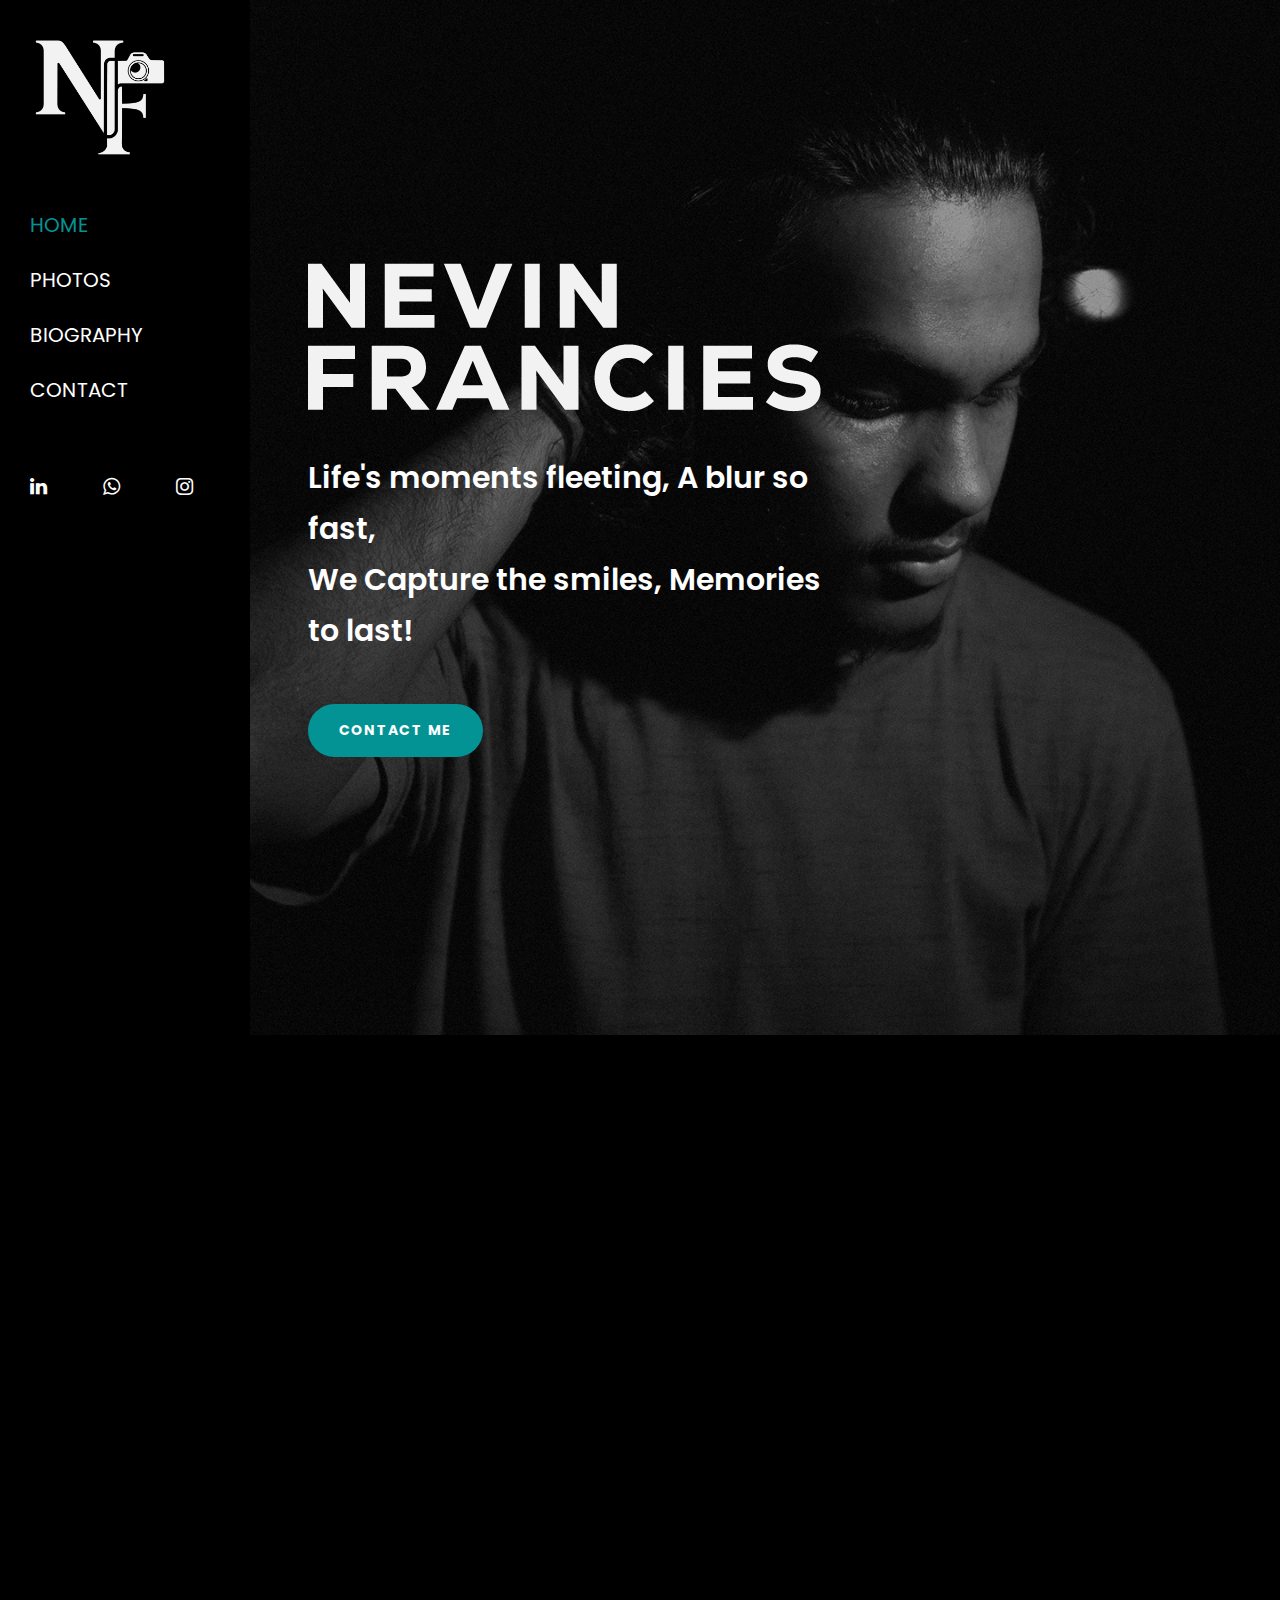
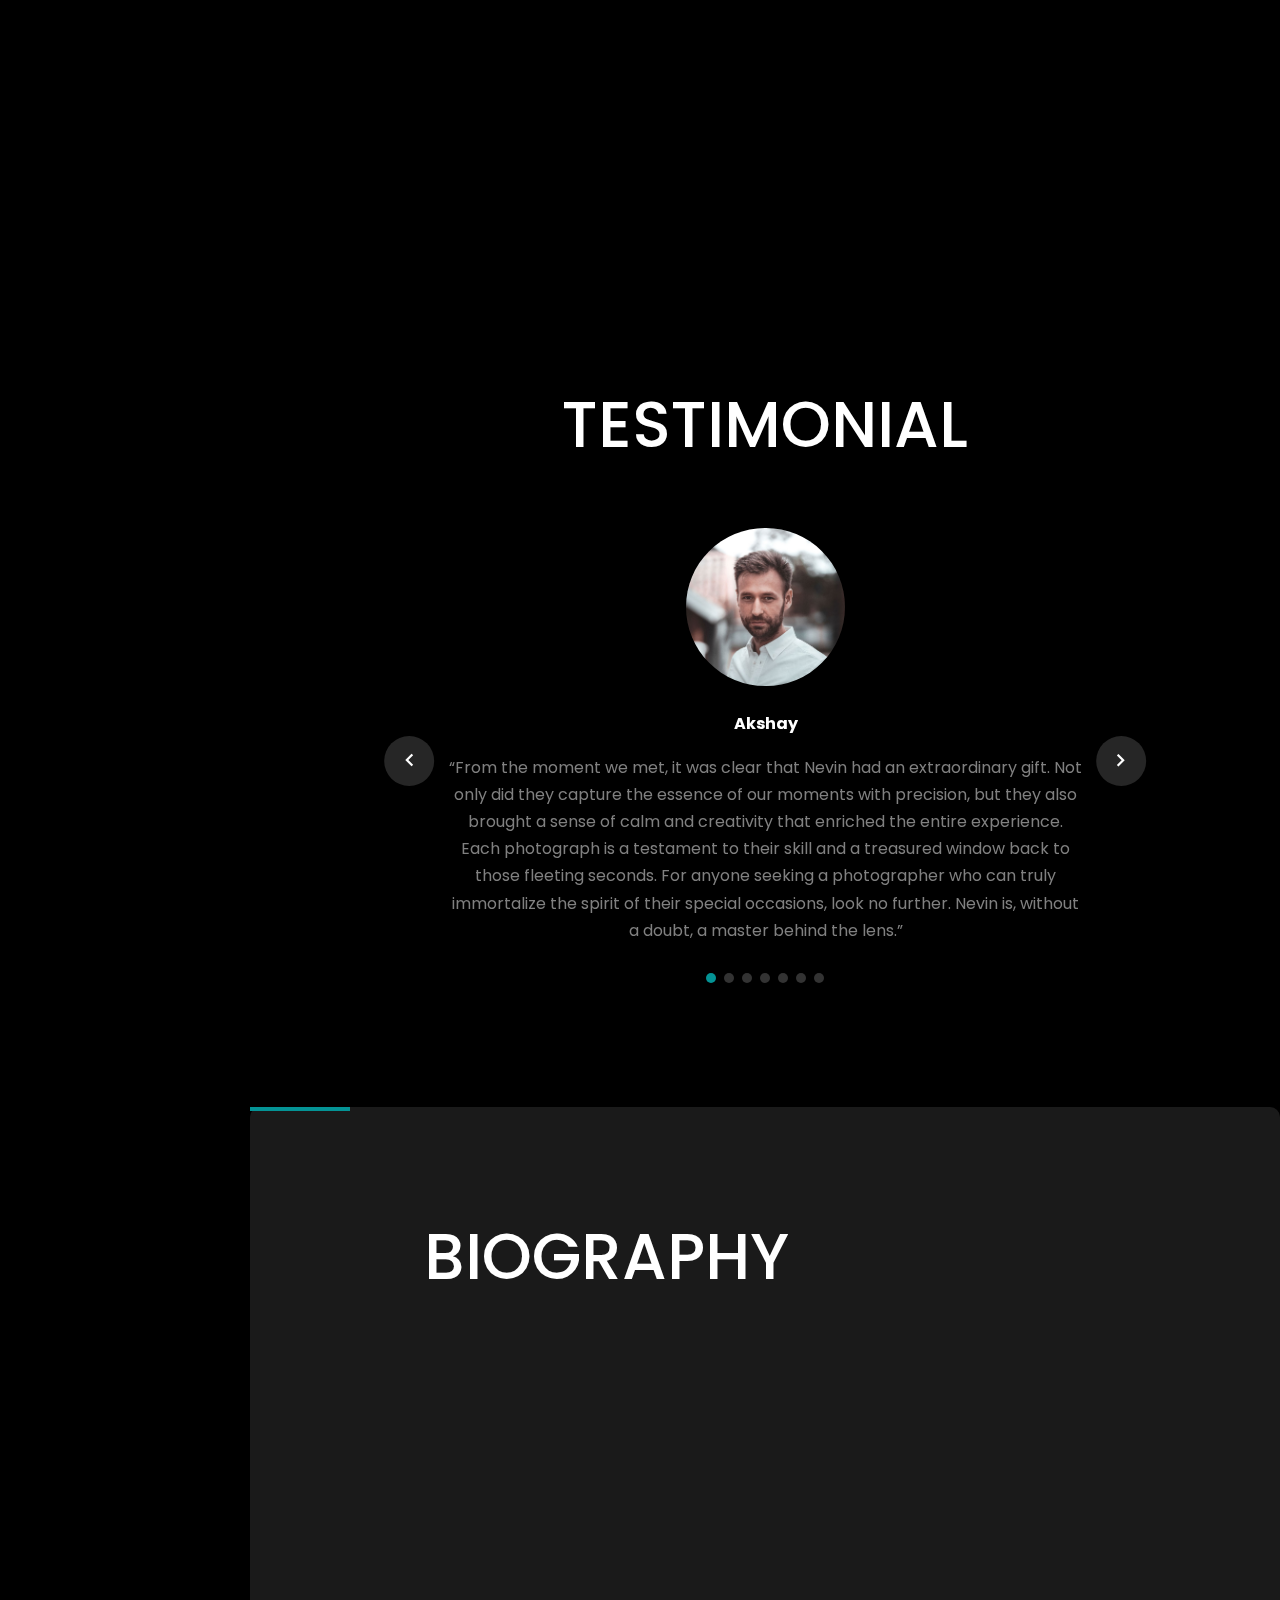
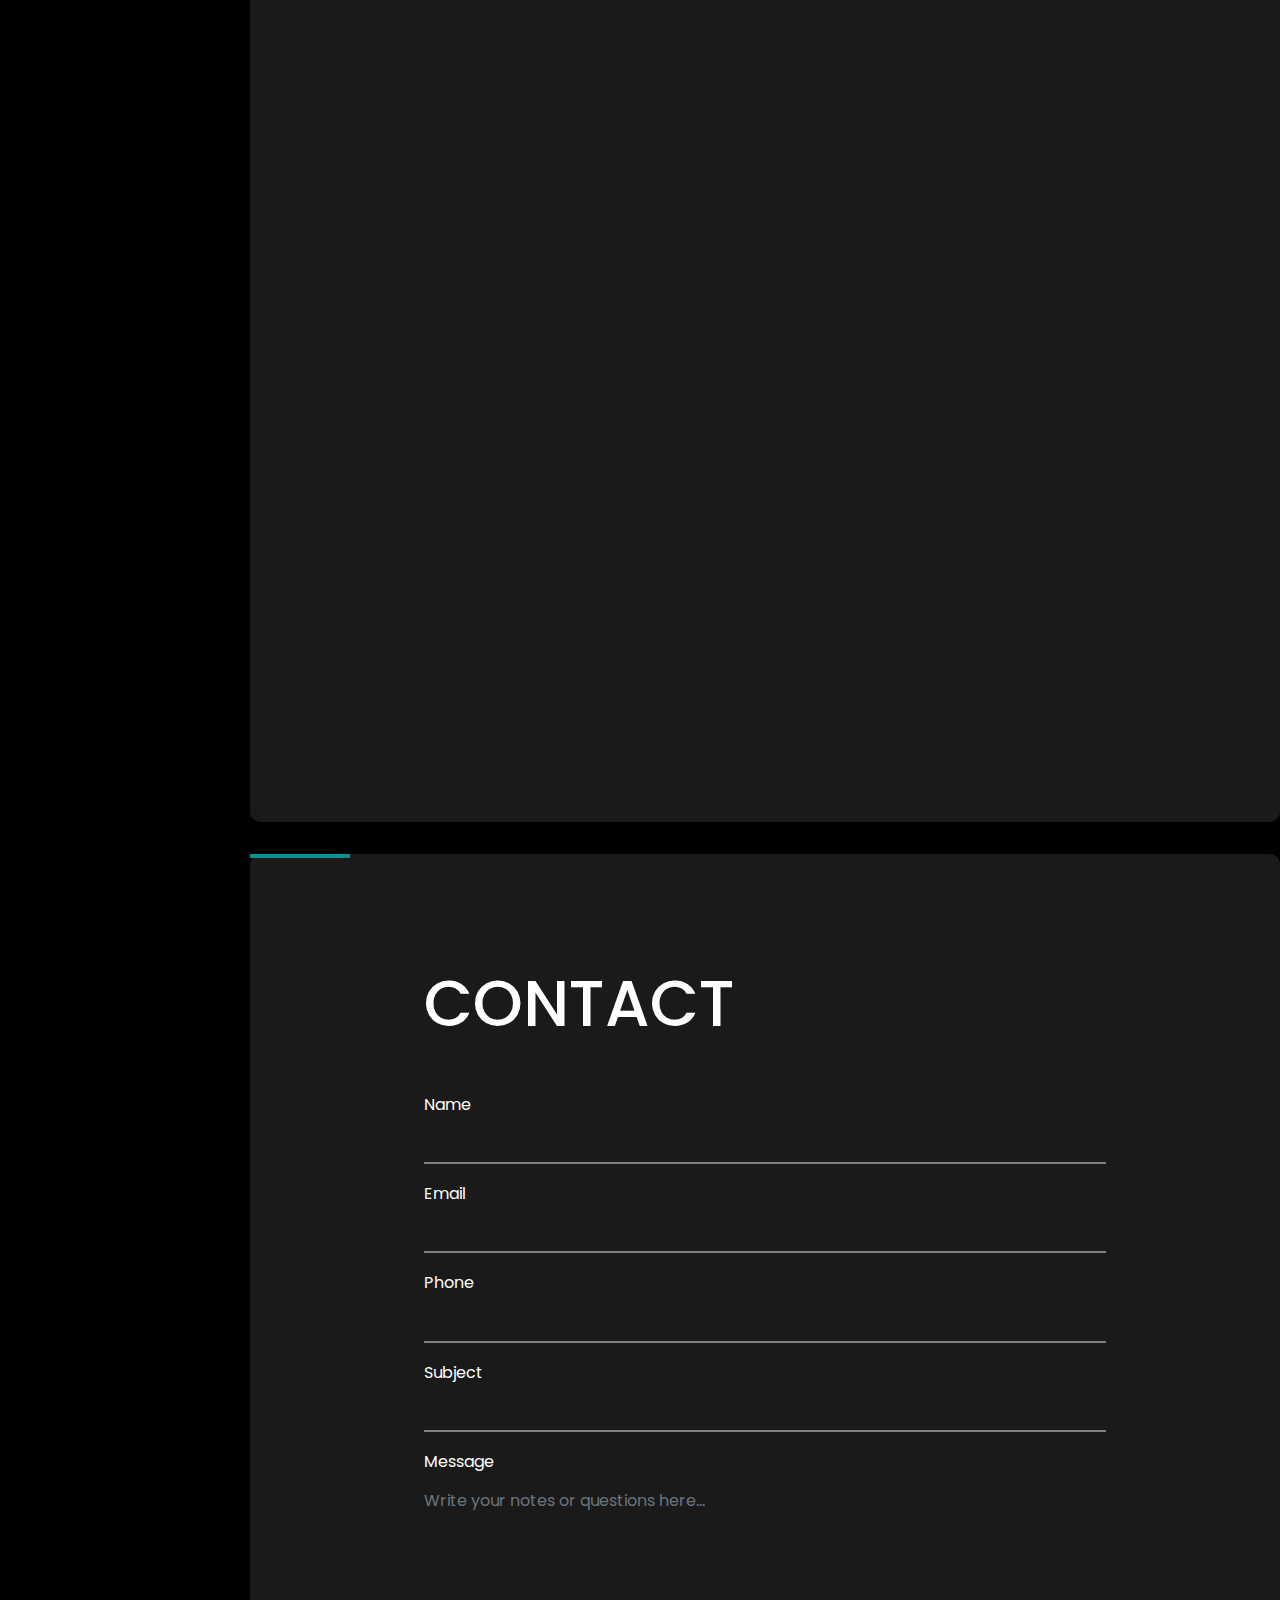
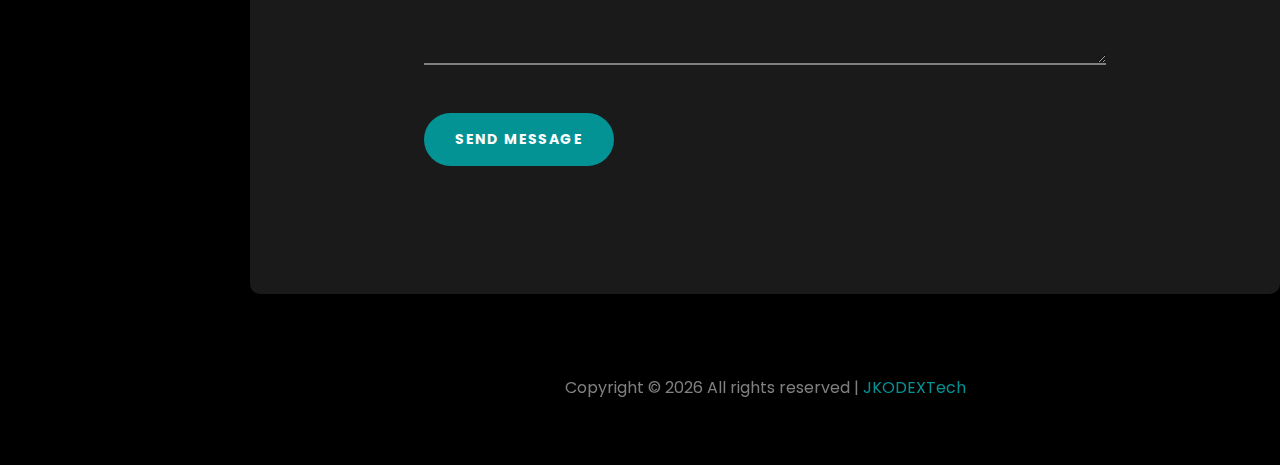
==== commit a72cb700: "Image replaced and items alignment changed in navbar" ====
--- a/index.html
+++ b/index.html
@@ -74,7 +74,7 @@
           </ul>
           <ul class="social js-clone-nav">
             <li>
-              <a href="https://www.facebook.com/profile.php?id=61561003379955"><span class="icon-linkedin iconsz"></span></a>
+              <a href="https://www.linkedin.com/in/nevin-francies-5b69b0144/"><span class="icon-linkedin iconsz"></span></a>
             </li>
             <li>
               <a href="https://api.whatsapp.com/send/?phone=9961477968&text&type=phone_number&app_absent=0"><span class="icon-whatsapp iconsz"></span></a>
@@ -112,9 +112,9 @@
                 data-aos="fade-up"
                 data-aos-delay="100"
               >
-                Life's moments fleeting, a blur so fast,
+                Life's moments fleeting, A blur so fast,
                 <br />
-                We capture the smiles, memories to last!
+                We Capture the smiles, Memories to last!
               </p>
               <p data-aos="fade-up" data-aos-delay="100">
                 <a
@@ -168,18 +168,57 @@
                     </div>
                   </a>
                 </div>
+                
+                <div class="col-6 col-md-6 col-lg-4" data-aos="fade-up">
+                  <a
+                    href="images/NFJ005.jpg"
+                    class="d-block photo-item"
+                    data-fancybox="gallery"
+                  >
+                    <img
+                      src="images/NFJ005.jpg"
+                      alt="Image"
+                      class="img-fluid"
+                      loading="lazy"
+                    />
+                    <div class="photo-text-more">
+                      <span class="icon icon-search"></span>
+                    </div>
+                  </a>
+                </div>
+                <div
+                  class="col-6 col-md-6 col-lg-4"
+                  data-aos="fade-up"
+                  data-aos-delay="100"
+                >
+                  <a
+                    href="images/NFJ006.jpg"
+                    class="d-block photo-item"
+                    data-fancybox="gallery"
+                  >
+                    <img
+                      src="images/NFJ006.jpg"
+                      alt="Image"
+                      class="img-fluid"
+                      loading="lazy"
+                    />
+                    <div class="photo-text-more">
+                      <span class="icon icon-search"></span>
+                    </div>
+                  </a>
+                </div>
                 <div
                   class="col-6 col-md-6 col-lg-4"
                   data-aos="fade-up"
                   data-aos-delay="200"
                 >
                   <a
-                    href="images/NFJ004.jpg"
-                    class="d-block photo-item"
-                    data-fancybox="gallery"
-                  >
-                    <img
-                      src="images/NFJ004.jpg"
+                    href="images/NFJ007.jpg"
+                    class="d-block photo-item"
+                    data-fancybox="gallery"
+                  >
+                    <img
+                      src="images/NFJ007.jpg"
                       alt="Image"
                       class="img-fluid"
                       loading="lazy"
@@ -191,33 +230,33 @@
                 </div>
                 <div class="col-6 col-md-6 col-lg-4" data-aos="fade-up">
                   <a
-                    href="images/NFJ005.jpg"
-                    class="d-block photo-item"
-                    data-fancybox="gallery"
-                  >
-                    <img
-                      src="images/NFJ005.jpg"
-                      alt="Image"
-                      class="img-fluid"
-                      loading="lazy"
-                    />
-                    <div class="photo-text-more">
-                      <span class="icon icon-search"></span>
-                    </div>
-                  </a>
-                </div>
-                <div
-                  class="col-6 col-md-6 col-lg-4"
-                  data-aos="fade-up"
-                  data-aos-delay="100"
-                >
-                  <a
-                    href="images/NFJ006.jpg"
-                    class="d-block photo-item"
-                    data-fancybox="gallery"
-                  >
-                    <img
-                      src="images/NFJ006.jpg"
+                    href="images/NFJ008.jpg"
+                    class="d-block photo-item"
+                    data-fancybox="gallery"
+                  >
+                    <img
+                      src="images/NFJ008.jpg"
+                      alt="Image"
+                      class="img-fluid"
+                      loading="lazy"
+                    />
+                    <div class="photo-text-more">
+                      <span class="icon icon-search"></span>
+                    </div>
+                  </a>
+                </div>
+                <div
+                  class="col-6 col-md-6 col-lg-4"
+                  data-aos="fade-up"
+                  data-aos-delay="100"
+                >
+                  <a
+                    href="images/NFJ009.jpg"
+                    class="d-block photo-item"
+                    data-fancybox="gallery"
+                  >
+                    <img
+                      src="images/NFJ009.jpg"
                       alt="Image"
                       class="img-fluid"
                       loading="lazy"
@@ -233,12 +272,12 @@
                   data-aos-delay="200"
                 >
                   <a
-                    href="images/NFJ007.jpg"
-                    class="d-block photo-item"
-                    data-fancybox="gallery"
-                  >
-                    <img
-                      src="images/NFJ007.jpg"
+                    href="images/NFJ010.jpg"
+                    class="d-block photo-item"
+                    data-fancybox="gallery"
+                  >
+                    <img
+                      src="images/NFJ010.jpg"
                       alt="Image"
                       class="img-fluid"
                       loading="lazy"
@@ -250,33 +289,33 @@
                 </div>
                 <div class="col-6 col-md-6 col-lg-4" data-aos="fade-up">
                   <a
-                    href="images/NFJ008.jpg"
-                    class="d-block photo-item"
-                    data-fancybox="gallery"
-                  >
-                    <img
-                      src="images/NFJ008.jpg"
-                      alt="Image"
-                      class="img-fluid"
-                      loading="lazy"
-                    />
-                    <div class="photo-text-more">
-                      <span class="icon icon-search"></span>
-                    </div>
-                  </a>
-                </div>
-                <div
-                  class="col-6 col-md-6 col-lg-4"
-                  data-aos="fade-up"
-                  data-aos-delay="100"
-                >
-                  <a
-                    href="images/NFJ009.jpg"
-                    class="d-block photo-item"
-                    data-fancybox="gallery"
-                  >
-                    <img
-                      src="images/NFJ009.jpg"
+                    href="images/NFJ011.jpg"
+                    class="d-block photo-item"
+                    data-fancybox="gallery"
+                  >
+                    <img
+                      src="images/NFJ011.jpg"
+                      alt="Image"
+                      class="img-fluid"
+                      loading="lazy"
+                    />
+                    <div class="photo-text-more">
+                      <span class="icon icon-search"></span>
+                    </div>
+                  </a>
+                </div>
+                <div
+                  class="col-6 col-md-6 col-lg-4"
+                  data-aos="fade-up"
+                  data-aos-delay="100"
+                >
+                  <a
+                    href="images/NFJ012.jpg"
+                    class="d-block photo-item"
+                    data-fancybox="gallery"
+                  >
+                    <img
+                      src="images/NFJ012.jpg"
                       alt="Image"
                       class="img-fluid"
                       loading="lazy"
@@ -292,12 +331,12 @@
                   data-aos-delay="200"
                 >
                   <a
-                    href="images/NFJ010.jpg"
-                    class="d-block photo-item"
-                    data-fancybox="gallery"
-                  >
-                    <img
-                      src="images/NFJ010.jpg"
+                    href="images/NFJ027.jpg"
+                    class="d-block photo-item"
+                    data-fancybox="gallery"
+                  >
+                    <img
+                      src="images/NFJ027.jpg"
                       alt="Image"
                       class="img-fluid"
                       loading="lazy"
@@ -309,33 +348,33 @@
                 </div>
                 <div class="col-6 col-md-6 col-lg-4" data-aos="fade-up">
                   <a
-                    href="images/NFJ011.jpg"
-                    class="d-block photo-item"
-                    data-fancybox="gallery"
-                  >
-                    <img
-                      src="images/NFJ011.jpg"
-                      alt="Image"
-                      class="img-fluid"
-                      loading="lazy"
-                    />
-                    <div class="photo-text-more">
-                      <span class="icon icon-search"></span>
-                    </div>
-                  </a>
-                </div>
-                <div
-                  class="col-6 col-md-6 col-lg-4"
-                  data-aos="fade-up"
-                  data-aos-delay="100"
-                >
-                  <a
-                    href="images/NFJ012.jpg"
-                    class="d-block photo-item"
-                    data-fancybox="gallery"
-                  >
-                    <img
-                      src="images/NFJ012.jpg"
+                    href="images/NFJ014.jpg"
+                    class="d-block photo-item"
+                    data-fancybox="gallery"
+                  >
+                    <img
+                      src="images/NFJ014.jpg"
+                      alt="Image"
+                      class="img-fluid"
+                      loading="lazy"
+                    />
+                    <div class="photo-text-more">
+                      <span class="icon icon-search"></span>
+                    </div>
+                  </a>
+                </div>
+                <div
+                  class="col-6 col-md-6 col-lg-4"
+                  data-aos="fade-up"
+                  data-aos-delay="100"
+                >
+                  <a
+                    href="images/NFJ015.jpg"
+                    class="d-block photo-item"
+                    data-fancybox="gallery"
+                  >
+                    <img
+                      src="images/NFJ015.jpg"
                       alt="Image"
                       class="img-fluid"
                       loading="lazy"
@@ -351,6 +390,170 @@
                   data-aos-delay="200"
                 >
                   <a
+                    href="images/NFJ016.jpg"
+                    class="d-block photo-item"
+                    data-fancybox="gallery"
+                  >
+                    <img
+                      src="images/NFJ016.jpg"
+                      alt="Image"
+                      class="img-fluid"
+                      loading="lazy"
+                    />
+                    <div class="photo-text-more">
+                      <span class="icon icon-search"></span>
+                    </div>
+                  </a>
+                </div>
+                <div class="col-6 col-md-6 col-lg-4" data-aos="fade-up">
+                  <a
+                    href="images/NFJ017.jpg"
+                    class="d-block photo-item"
+                    data-fancybox="gallery"
+                  >
+                    <img
+                      src="images/NFJ017.jpg"
+                      alt="Image"
+                      class="img-fluid"
+                      loading="lazy"
+                    />
+                    <div class="photo-text-more">
+                      <span class="icon icon-search"></span>
+                    </div>
+                  </a>
+                </div>
+                <div
+                  class="col-6 col-md-6 col-lg-4"
+                  data-aos="fade-up"
+                  data-aos-delay="200"
+                >
+                  <a
+                    href="images/NFJ019.jpg"
+                    class="d-block photo-item"
+                    data-fancybox="gallery"
+                  >
+                    <img
+                      src="images/NFJ019.jpg"
+                      alt="Image"
+                      class="img-fluid"
+                      loading="lazy"
+                    />
+                    <div class="photo-text-more">
+                      <span class="icon icon-search"></span>
+                    </div>
+                  </a>
+                </div>
+                <div
+                  class="col-6 col-md-6 col-lg-4"
+                  data-aos="fade-up"
+                  data-aos-delay="100"
+                >
+                  <a
+                    href="images/NFJ020.jpg"
+                    class="d-block photo-item"
+                    data-fancybox="gallery"
+                  >
+                    <img
+                      src="images/NFJ020.jpg"
+                      alt="Image"
+                      class="img-fluid"
+                      loading="lazy"
+                    />
+                    <div class="photo-text-more">
+                      <span class="icon icon-search"></span>
+                    </div>
+                  </a>
+                </div>
+                <div
+                  class="col-6 col-md-6 col-lg-4"
+                  data-aos="fade-up"
+                  data-aos-delay="100"
+                >
+                  <a
+                    href="images/NFJ021.jpg"
+                    class="d-block photo-item"
+                    data-fancybox="gallery"
+                  >
+                    <img
+                      src="images/NFJ021.jpg"
+                      alt="Image"
+                      class="img-fluid"
+                      loading="lazy"
+                    />
+                    <div class="photo-text-more">
+                      <span class="icon icon-search"></span>
+                    </div>
+                  </a>
+                </div>
+                <div
+                  class="col-6 col-md-6 col-lg-4"
+                  data-aos="fade-up"
+                  data-aos-delay="200"
+                >
+                  <a
+                    href="images/NFJ023.jpg"
+                    class="d-block photo-item"
+                    data-fancybox="gallery"
+                  >
+                    <img
+                      src="images/NFJ023.jpg"
+                      alt="Image"
+                      class="img-fluid"
+                      loading="lazy"
+                    />
+                    <div class="photo-text-more">
+                      <span class="icon icon-search"></span>
+                    </div>
+                  </a>
+                </div>
+                <div
+                  class="col-6 col-md-6 col-lg-4"
+                  data-aos="fade-up"
+                  data-aos-delay="100"
+                >
+                  <a
+                    href="images/NFJ022.jpg"
+                    class="d-block photo-item"
+                    data-fancybox="gallery"
+                  >
+                    <img
+                      src="images/NFJ022.jpg"
+                      alt="Image"
+                      class="img-fluid"
+                      loading="lazy"
+                    />
+                    <div class="photo-text-more">
+                      <span class="icon icon-search"></span>
+                    </div>
+                  </a>
+                </div>
+                <div
+                  class="col-6 col-md-6 col-lg-4"
+                  data-aos="fade-up"
+                  data-aos-delay="100"
+                >
+                  <a
+                    href="images/NFJ025.jpg"
+                    class="d-block photo-item"
+                    data-fancybox="gallery"
+                  >
+                    <img
+                      src="images/NFJ025.jpg"
+                      alt="Image"
+                      class="img-fluid"
+                      loading="lazy"
+                    />
+                    <div class="photo-text-more">
+                      <span class="icon icon-search"></span>
+                    </div>
+                  </a>
+                </div>
+                <div
+                  class="col-6 col-md-6 col-lg-4"
+                  data-aos="fade-up"
+                  data-aos-delay="100"
+                >
+                  <a
                     href="images/NFJ013.jpg"
                     class="d-block photo-item"
                     data-fancybox="gallery"
@@ -366,292 +569,6 @@
                     </div>
                   </a>
                 </div>
-                <div class="col-6 col-md-6 col-lg-4" data-aos="fade-up">
-                  <a
-                    href="images/NFJ014.jpg"
-                    class="d-block photo-item"
-                    data-fancybox="gallery"
-                  >
-                    <img
-                      src="images/NFJ014.jpg"
-                      alt="Image"
-                      class="img-fluid"
-                      loading="lazy"
-                    />
-                    <div class="photo-text-more">
-                      <span class="icon icon-search"></span>
-                    </div>
-                  </a>
-                </div>
-                <div
-                  class="col-6 col-md-6 col-lg-4"
-                  data-aos="fade-up"
-                  data-aos-delay="100"
-                >
-                  <a
-                    href="images/NFJ015.jpg"
-                    class="d-block photo-item"
-                    data-fancybox="gallery"
-                  >
-                    <img
-                      src="images/NFJ015.jpg"
-                      alt="Image"
-                      class="img-fluid"
-                      loading="lazy"
-                    />
-                    <div class="photo-text-more">
-                      <span class="icon icon-search"></span>
-                    </div>
-                  </a>
-                </div>
-                <div
-                  class="col-6 col-md-6 col-lg-4"
-                  data-aos="fade-up"
-                  data-aos-delay="200"
-                >
-                  <a
-                    href="images/NFJ016.jpg"
-                    class="d-block photo-item"
-                    data-fancybox="gallery"
-                  >
-                    <img
-                      src="images/NFJ016.jpg"
-                      alt="Image"
-                      class="img-fluid"
-                      loading="lazy"
-                    />
-                    <div class="photo-text-more">
-                      <span class="icon icon-search"></span>
-                    </div>
-                  </a>
-                </div>
-                <div class="col-6 col-md-6 col-lg-4" data-aos="fade-up">
-                  <a
-                    href="images/NFJ017.jpg"
-                    class="d-block photo-item"
-                    data-fancybox="gallery"
-                  >
-                    <img
-                      src="images/NFJ017.jpg"
-                      alt="Image"
-                      class="img-fluid"
-                      loading="lazy"
-                    />
-                    <div class="photo-text-more">
-                      <span class="icon icon-search"></span>
-                    </div>
-                  </a>
-                </div>
-                <div
-                  class="col-6 col-md-6 col-lg-4"
-                  data-aos="fade-up"
-                  data-aos-delay="200"
-                >
-                  <a
-                    href="images/NFJ019.jpg"
-                    class="d-block photo-item"
-                    data-fancybox="gallery"
-                  >
-                    <img
-                      src="images/NFJ019.jpg"
-                      alt="Image"
-                      class="img-fluid"
-                      loading="lazy"
-                    />
-                    <div class="photo-text-more">
-                      <span class="icon icon-search"></span>
-                    </div>
-                  </a>
-                </div>
-                <div
-                  class="col-6 col-md-6 col-lg-4"
-                  data-aos="fade-up"
-                  data-aos-delay="100"
-                >
-                  <a
-                    href="images/NFJ020.jpg"
-                    class="d-block photo-item"
-                    data-fancybox="gallery"
-                  >
-                    <img
-                      src="images/NFJ020.jpg"
-                      alt="Image"
-                      class="img-fluid"
-                      loading="lazy"
-                    />
-                    <div class="photo-text-more">
-                      <span class="icon icon-search"></span>
-                    </div>
-                  </a>
-                </div>
-                <div
-                  class="col-6 col-md-6 col-lg-4"
-                  data-aos="fade-up"
-                  data-aos-delay="100"
-                >
-                  <a
-                    href="images/NFJ021.jpg"
-                    class="d-block photo-item"
-                    data-fancybox="gallery"
-                  >
-                    <img
-                      src="images/NFJ021.jpg"
-                      alt="Image"
-                      class="img-fluid"
-                      loading="lazy"
-                    />
-                    <div class="photo-text-more">
-                      <span class="icon icon-search"></span>
-                    </div>
-                  </a>
-                </div>
-                <div
-                  class="col-6 col-md-6 col-lg-4"
-                  data-aos="fade-up"
-                  data-aos-delay="200"
-                >
-                  <a
-                    href="images/NFJ022.jpg"
-                    class="d-block photo-item"
-                    data-fancybox="gallery"
-                  >
-                    <img
-                      src="images/NFJ022.jpg"
-                      alt="Image"
-                      class="img-fluid"
-                      loading="lazy"
-                    />
-                    <div class="photo-text-more">
-                      <span class="icon icon-search"></span>
-                    </div>
-                  </a>
-                </div>
-                <div
-                  class="col-6 col-md-6 col-lg-4"
-                  data-aos="fade-up"
-                  data-aos-delay="100"
-                >
-                  <a
-                    href="images/NFJ023.jpg"
-                    class="d-block photo-item"
-                    data-fancybox="gallery"
-                  >
-                    <img
-                      src="images/NFJ023.jpg"
-                      alt="Image"
-                      class="img-fluid"
-                      loading="lazy"
-                    />
-                    <div class="photo-text-more">
-                      <span class="icon icon-search"></span>
-                    </div>
-                  </a>
-                </div>
-                <div
-                  class="col-6 col-md-6 col-lg-4"
-                  data-aos="fade-up"
-                  data-aos-delay="100"
-                >
-                  <a
-                    href="images/NFJ024.jpg"
-                    class="d-block photo-item"
-                    data-fancybox="gallery"
-                  >
-                    <img
-                      src="images/NFJ024.jpg"
-                      alt="Image"
-                      class="img-fluid"
-                      loading="lazy"
-                    />
-                    <div class="photo-text-more">
-                      <span class="icon icon-search"></span>
-                    </div>
-                  </a>
-                </div>
-                <div
-                  class="col-6 col-md-6 col-lg-4"
-                  data-aos="fade-up"
-                  data-aos-delay="100"
-                >
-                  <a
-                    href="images/NFJ025.jpg"
-                    class="d-block photo-item"
-                    data-fancybox="gallery"
-                  >
-                    <img
-                      src="images/NFJ025.jpg"
-                      alt="Image"
-                      class="img-fluid"
-                      loading="lazy"
-                    />
-                    <div class="photo-text-more">
-                      <span class="icon icon-search"></span>
-                    </div>
-                  </a>
-                </div>
-                <div
-                  class="col-6 col-md-6 col-lg-4"
-                  data-aos="fade-up"
-                  data-aos-delay="100"
-                >
-                  <a
-                    href="images/NFJ026.jpg"
-                    class="d-block photo-item"
-                    data-fancybox="gallery"
-                  >
-                    <img
-                      src="images/NFJ026.jpg"
-                      alt="Image"
-                      class="img-fluid"
-                      loading="lazy"
-                    />
-                    <div class="photo-text-more">
-                      <span class="icon icon-search"></span>
-                    </div>
-                  </a>
-                </div>
-                <div
-                  class="col-6 col-md-6 col-lg-4"
-                  data-aos="fade-up"
-                  data-aos-delay="100"
-                >
-                  <a
-                    href="images/NFJ027.jpg"
-                    class="d-block photo-item"
-                    data-fancybox="gallery"
-                  >
-                    <img
-                      src="images/NFJ027.jpg"
-                      alt="Image"
-                      class="img-fluid"
-                      loading="lazy"
-                    />
-                    <div class="photo-text-more">
-                      <span class="icon icon-search"></span>
-                    </div>
-                  </a>
-                </div>
-                <div
-                  class="col-6 col-md-6 col-lg-4"
-                  data-aos="fade-up"
-                  data-aos-delay="100"
-                >
-                  <a
-                    href="images/NFJ028.jpg"
-                    class="d-block photo-item"
-                    data-fancybox="gallery"
-                  >
-                    <img
-                      src="images/NFJ028.jpg"
-                      alt="Image"
-                      class="img-fluid"
-                      loading="lazy"
-                    />
-                    <div class="photo-text-more">
-                      <span class="icon icon-search"></span>
-                    </div>
-                  </a>
-                </div>
                 <div
                   class="col-6 col-md-6 col-lg-4"
                   data-aos="fade-up"
@@ -673,6 +590,27 @@
                     </div>
                   </a>
                 </div>
+                <div
+                class="col-6 col-md-6 col-lg-4"
+                data-aos="fade-up"
+                data-aos-delay="100"
+              >
+                <a
+                  href="images/NFJ026.jpg"
+                  class="d-block photo-item"
+                  data-fancybox="gallery"
+                >
+                  <img
+                    src="images/NFJ026.jpg"
+                    alt="Image"
+                    class="img-fluid"
+                    loading="lazy"
+                  />
+                  <div class="photo-text-more">
+                    <span class="icon icon-search"></span>
+                  </div>
+                </a>
+              </div>
               </div>
             </div>
           </section>
--- a/css/style.css
+++ b/css/style.css
@@ -277,6 +277,10 @@
     padding-bottom: 150px
 }
 
+.nav-link {
+    padding-left: 0 !important;
+}
+
 .site-mobile-menu .site-nav-wrap {
     padding: 0;
     margin: 0;
@@ -393,6 +397,7 @@
     overflow: auto;
     background: #000;
     padding: 30px;
+    padding-right: 20px;
     text-align: left;
     position: fixed;
     left: 0;
@@ -624,6 +629,13 @@
     }
 }
 
+/* @media (max-width:991.98px) {
+    .main-logo {
+        height: auto;
+        width: 10%;
+    }
+} */
+
 
 
 /*Text Logo in the Image*/
@@ -636,6 +648,7 @@
 @media (max-width:575.98px) {
     .wel-sub {
         font-size: 20px;
+        padding-right: 80px;
     }
 
     .text-logo-alig {
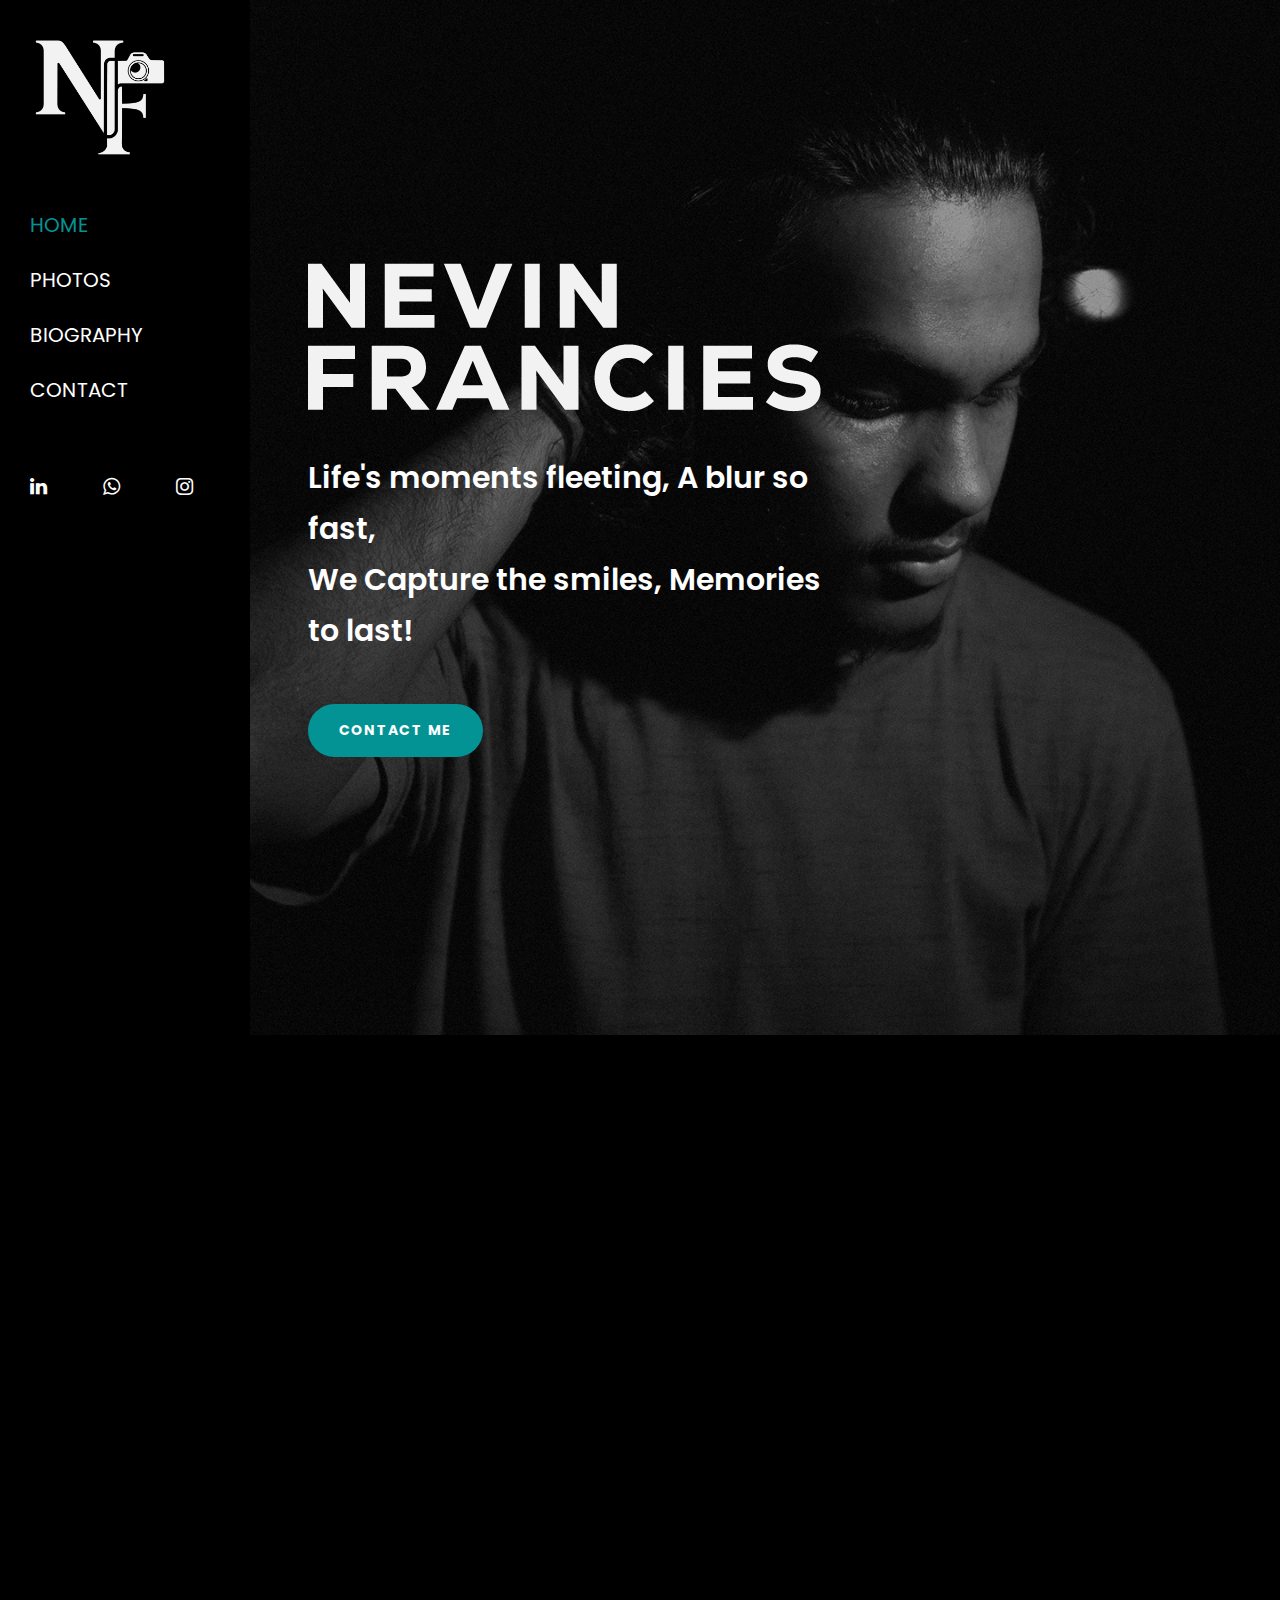
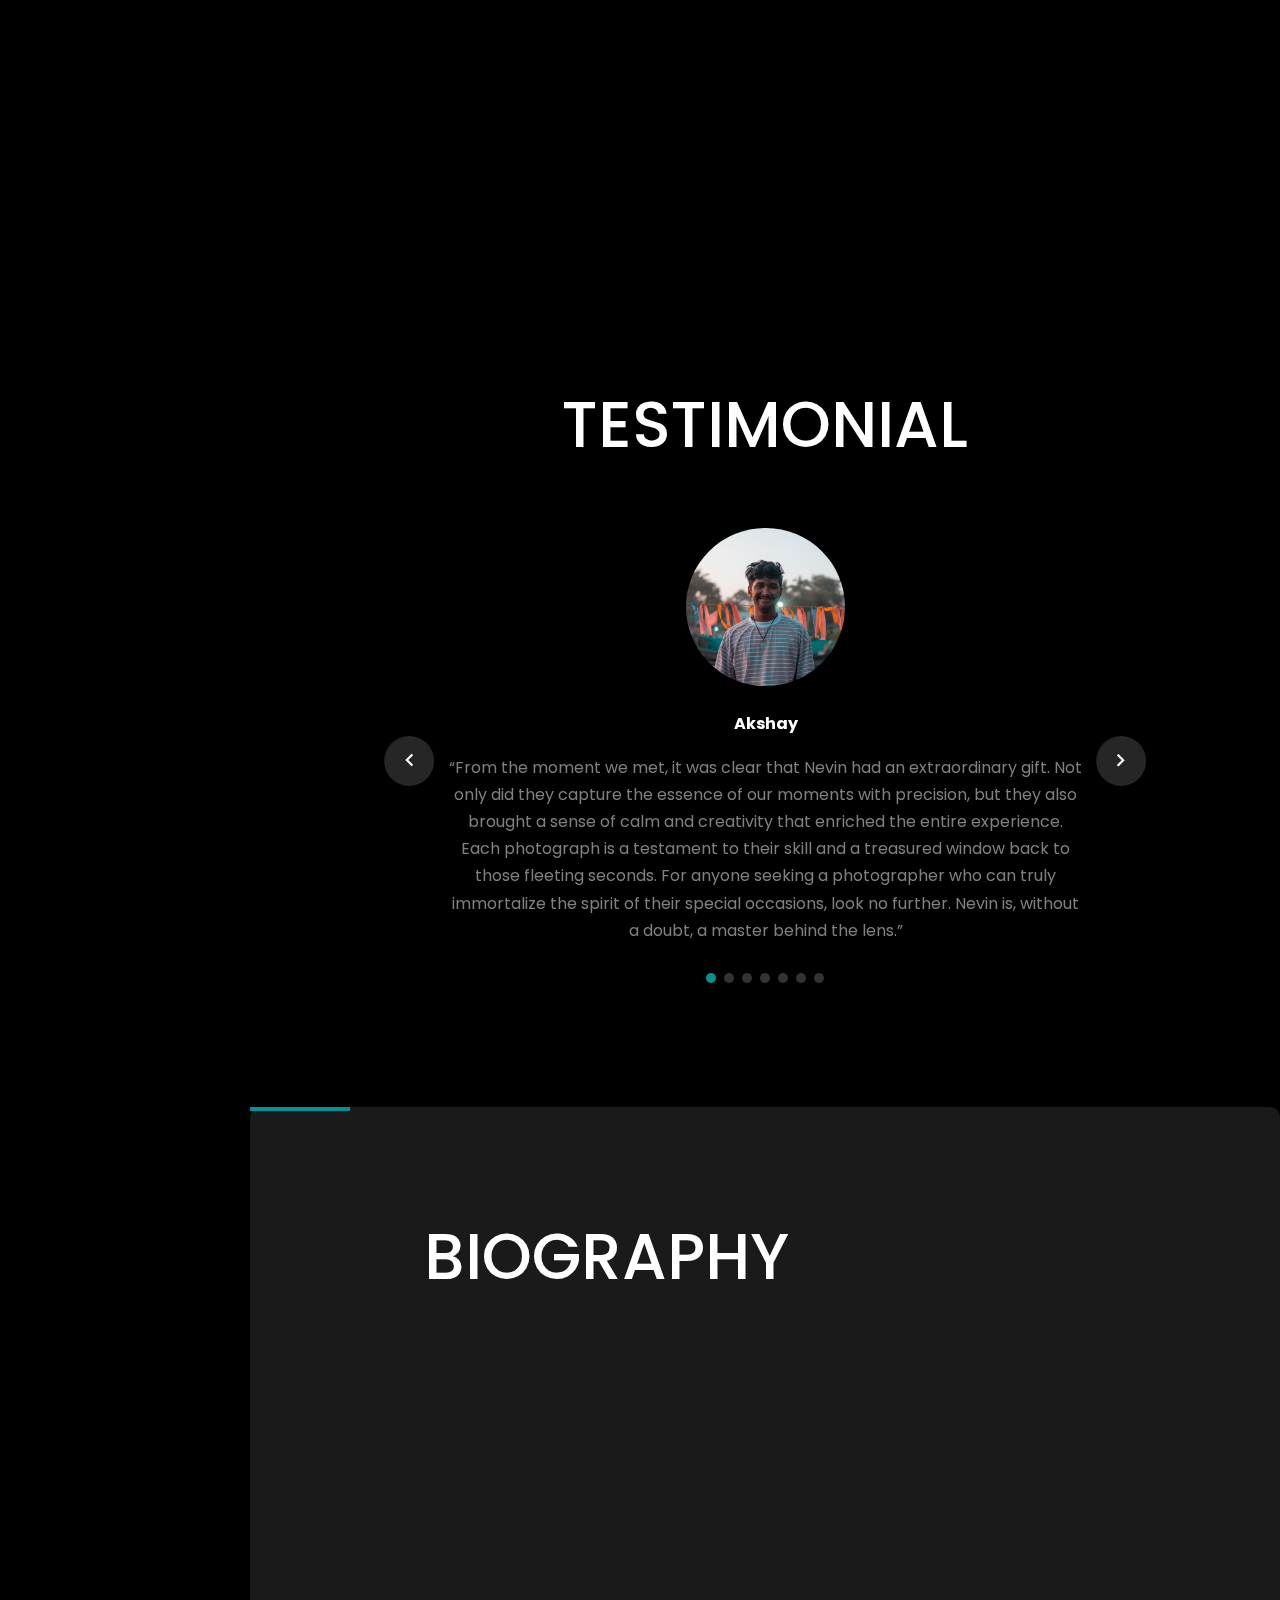
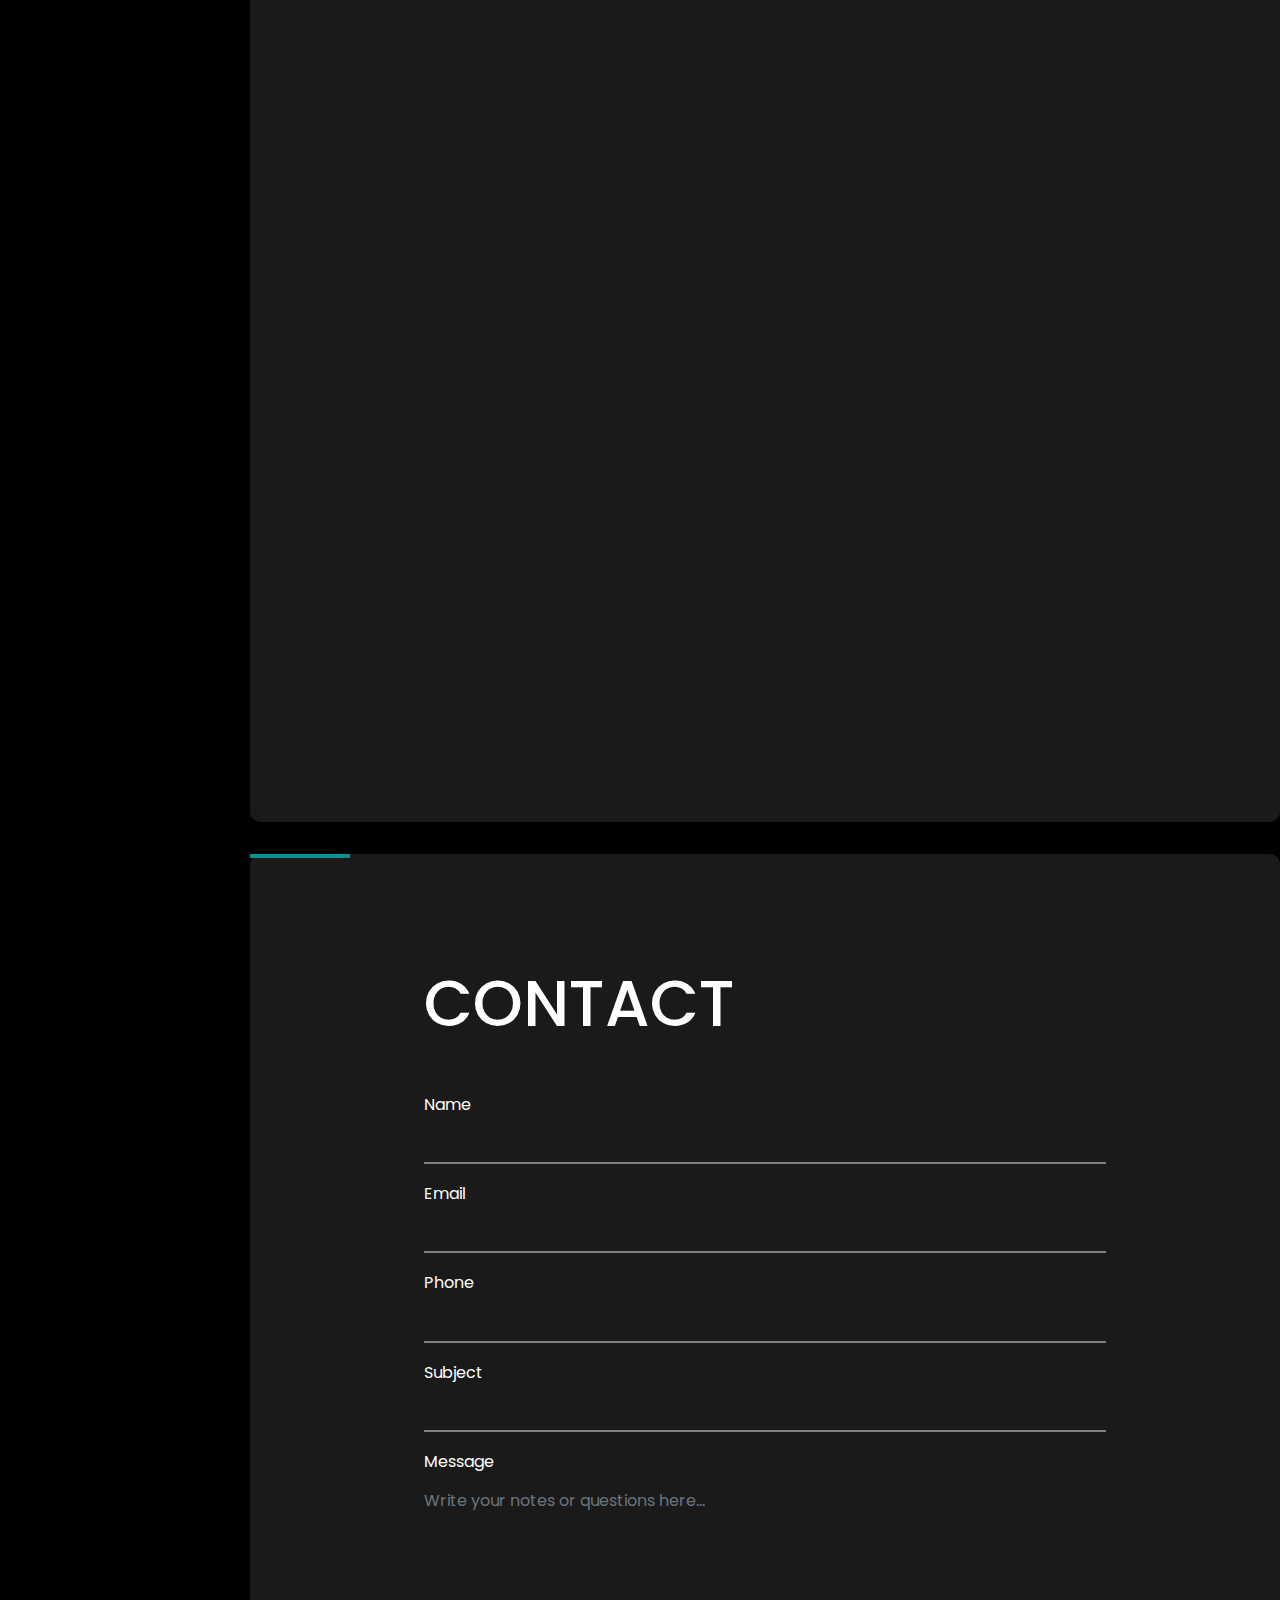
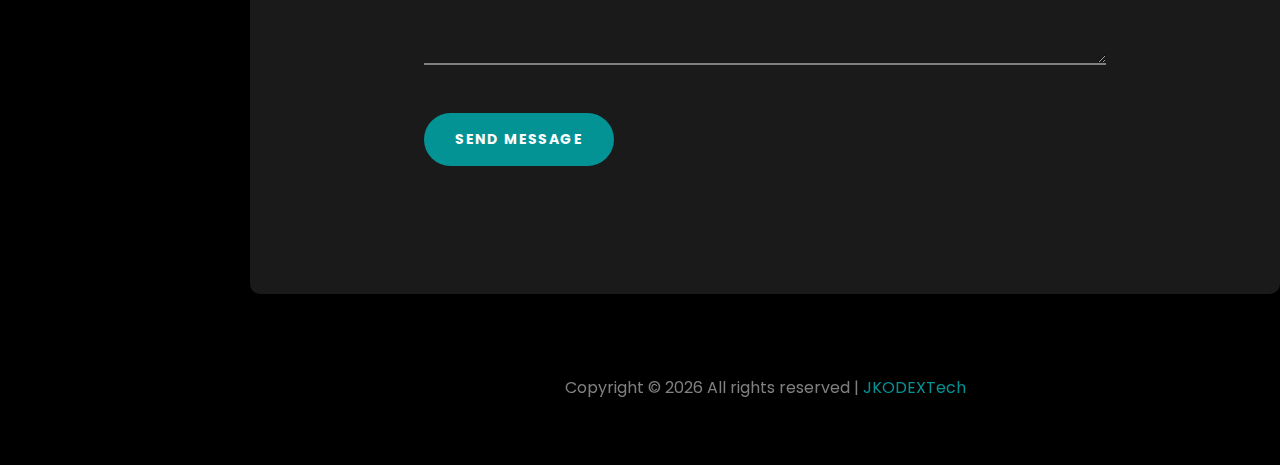
==== commit c6dfe9ea: "Testimonials image added" ====
--- a/index.html
+++ b/index.html
@@ -625,7 +625,7 @@
                         <div class="testimony text-center px-md-4">
                           <figure class="mx-auto d-inline-block">
                             <img
-                              src="images/person_3.jpg"
+                              src="images/akshay.jpg"
                               alt="Image"
                               class="mx-auto img-fluid w-25 rounded-circle"
                             />
@@ -650,7 +650,7 @@
                         <div class="testimony text-center px-md-4">
                           <figure class="mx-auto d-inline-block">
                             <img
-                              src="images/person_2.jpg"
+                              src="images/jumana.jpg"
                               alt="Image"
                               class="mx-auto img-fluid w-25 rounded-circle"
                             />
@@ -663,7 +663,7 @@
                         <div class="testimony text-center px-md-4">
                           <figure class="mx-auto d-inline-block">
                             <img
-                              src="images/person_3.jpg"
+                              src="images/ancy.jpg"
                               alt="Image"
                               class="mx-auto img-fluid w-25 rounded-circle"
                             />
@@ -676,7 +676,7 @@
                         <div class="testimony text-center px-md-4">
                           <figure class="mx-auto d-inline-block">
                             <img
-                              src="images/person_3.jpg"
+                              src="images/minnu.jpg"
                               alt="Image"
                               class="mx-auto img-fluid w-25 rounded-circle"
                             />
@@ -692,7 +692,7 @@
                         <div class="testimony text-center px-md-4">
                           <figure class="mx-auto d-inline-block">
                             <img
-                              src="images/person_3.jpg"
+                              src="images/anagha.jpg"
                               alt="Image"
                               class="mx-auto img-fluid w-25 rounded-circle"
                             />
@@ -707,7 +707,7 @@
                         <div class="testimony text-center px-md-4">
                           <figure class="mx-auto d-inline-block">
                             <img
-                              src="images/person_3.jpg"
+                              src="images/reshma.jpg"
                               alt="Image"
                               class="mx-auto img-fluid w-25 rounded-circle"
                             />
@@ -725,7 +725,7 @@
                         <div class="testimony text-center px-md-4">
                           <figure class="mx-auto d-inline-block">
                             <img
-                              src="images/person_3.jpg"
+                              src="images/rosemary.jpg"
                               alt="Image"
                               class="mx-auto img-fluid w-25 rounded-circle"
                             />
